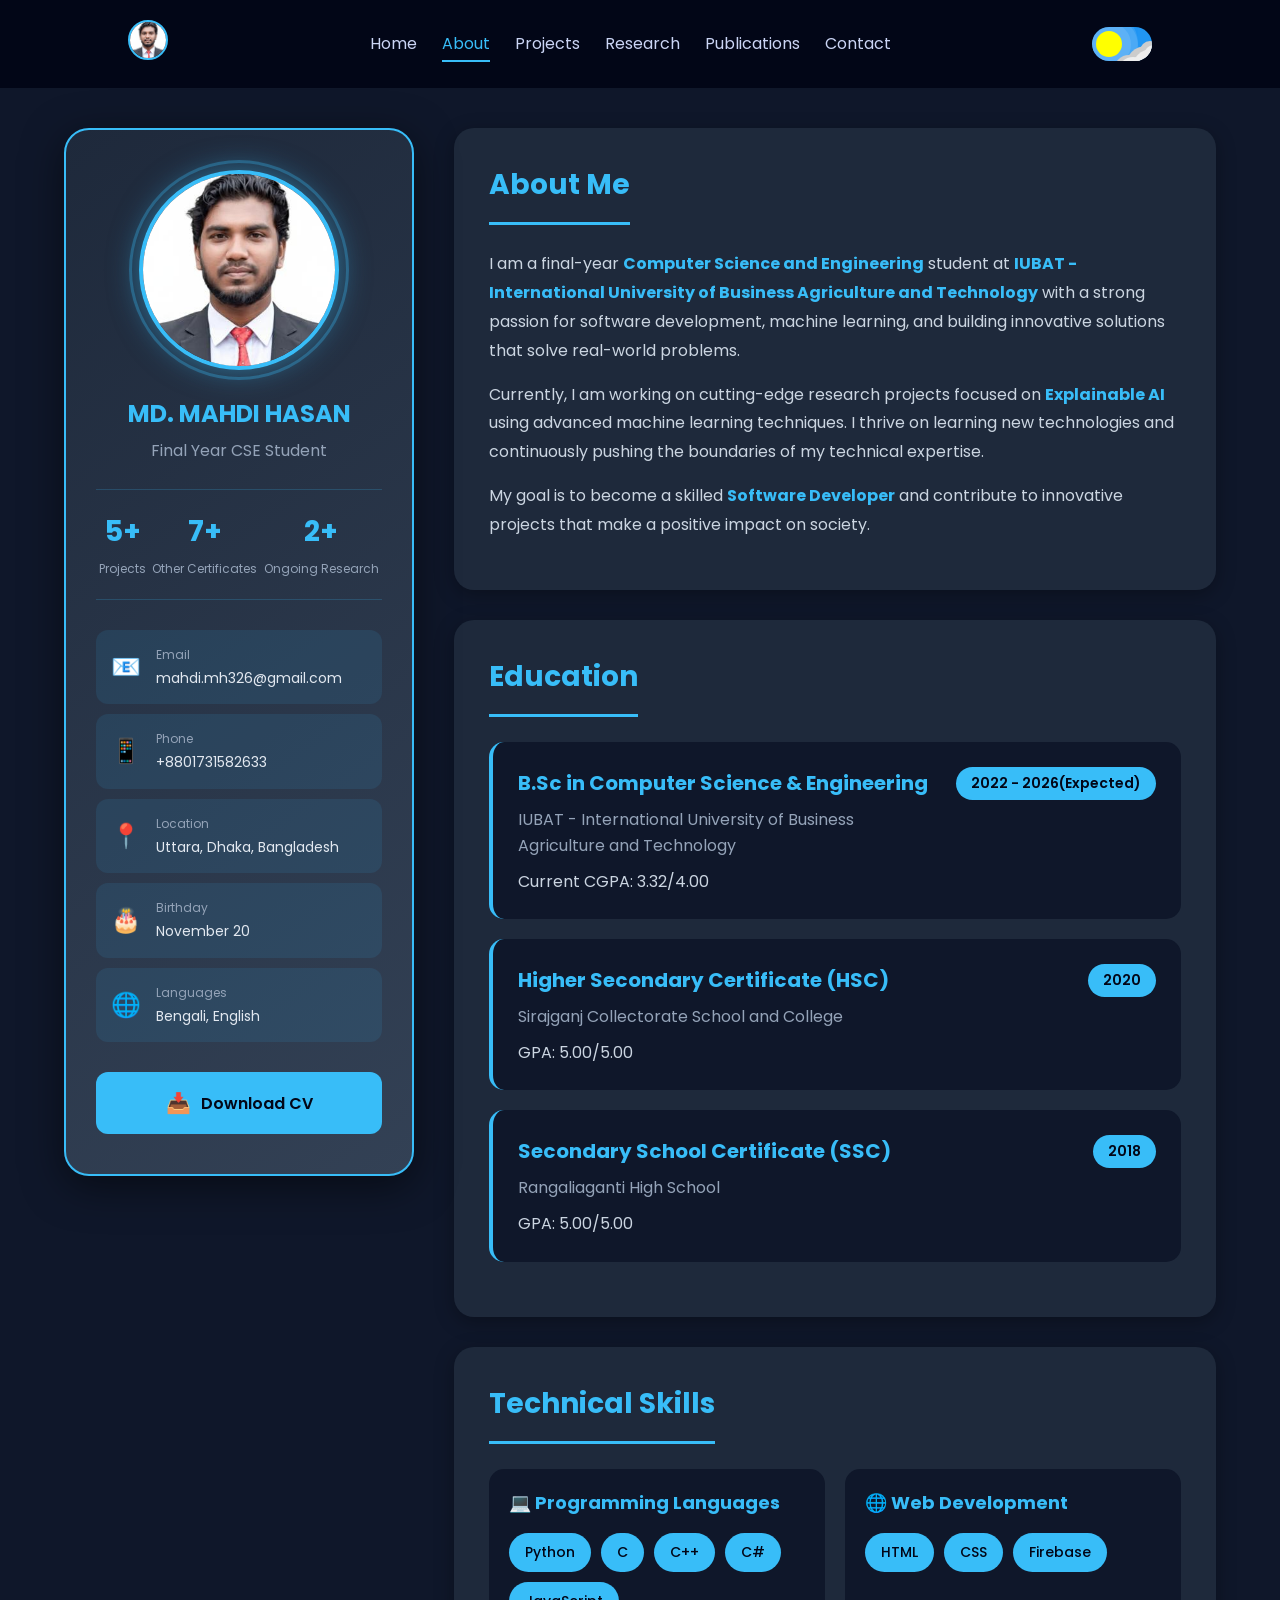
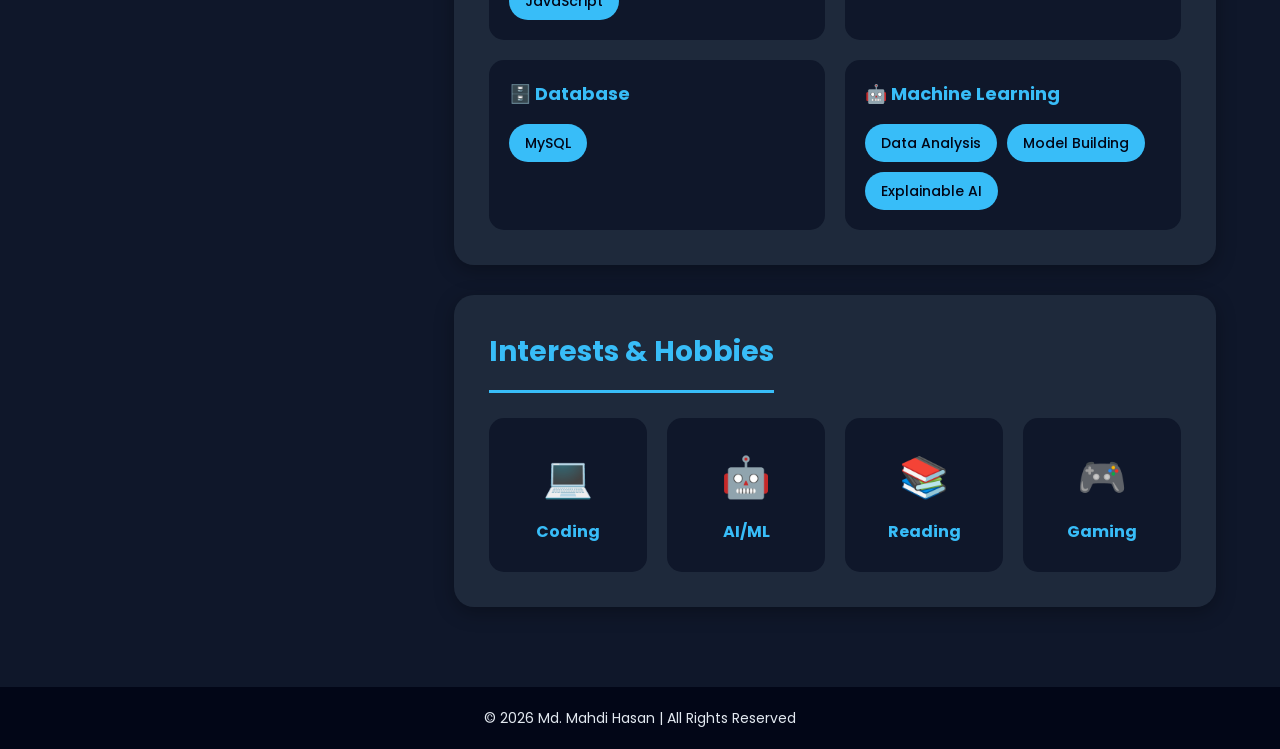
==== about.html @ 6dadae63 "2nd push issue fix and all page update" ====
<!DOCTYPE html>
<html lang="en">
<head>
    <meta charset="UTF-8">
    <meta name="viewport" content="width=device-width, initial-scale=1.0">
    <title>About | Md. Mahdi Hasan</title>

    <!-- CSS -->
    <link rel="stylesheet" href="css/style.css">
    <link rel="stylesheet" href="css/about.css">

    <!-- Google Font -->
    <link href="https://fonts.googleapis.com/css2?family=Poppins:wght@300;400;600&display=swap" rel="stylesheet">
</head>
<body>

<!-- ===== NAVBAR ===== -->
<header>
    <nav class="navbar">
        <div class="logo" id="logoBtn">
            <img src="images/profile.jpg" alt="Mahdi">
        </div>
        <ul class="nav-links">
            <li><a href="index.html">Home</a></li>
            <li><a href="about.html" class="active">About</a></li>
            <li><a href="projects.html">Projects</a></li>
            <li><a href="research.html">Research</a></li>
            <li><a href="publications.html">Publications</a></li>
            <li><a href="contact.html">Contact</a></li>
        </ul>
        <!-- From Uiverse.io by RiccardoRapelli --> 
        <label class="switch">
          <input id="themeToggle" type="checkbox" />
          <div class="slider round">
            <div class="sun-moon">
              <svg id="moon-dot-1" class="moon-dot" viewBox="0 0 100 100">
                <circle cx="50" cy="50" r="50"></circle>
              </svg>
              <svg id="moon-dot-2" class="moon-dot" viewBox="0 0 100 100">
                <circle cx="50" cy="50" r="50"></circle>
              </svg>
              <svg id="moon-dot-3" class="moon-dot" viewBox="0 0 100 100">
                <circle cx="50" cy="50" r="50"></circle>
              </svg>
              <svg id="light-ray-1" class="light-ray" viewBox="0 0 100 100">
                <circle cx="50" cy="50" r="50"></circle>
              </svg>
              <svg id="light-ray-2" class="light-ray" viewBox="0 0 100 100">
                <circle cx="50" cy="50" r="50"></circle>
              </svg>
              <svg id="light-ray-3" class="light-ray" viewBox="0 0 100 100">
                <circle cx="50" cy="50" r="50"></circle>
              </svg>

              <svg id="cloud-1" class="cloud-dark" viewBox="0 0 100 100">
                <circle cx="50" cy="50" r="50"></circle>
              </svg>
              <svg id="cloud-2" class="cloud-dark" viewBox="0 0 100 100">
                <circle cx="50" cy="50" r="50"></circle>
              </svg>
              <svg id="cloud-3" class="cloud-dark" viewBox="0 0 100 100">
                <circle cx="50" cy="50" r="50"></circle>
              </svg>
              <svg id="cloud-4" class="cloud-light" viewBox="0 0 100 100">
                <circle cx="50" cy="50" r="50"></circle>
              </svg>
              <svg id="cloud-5" class="cloud-light" viewBox="0 0 100 100">
                <circle cx="50" cy="50" r="50"></circle>
              </svg>
              <svg id="cloud-6" class="cloud-light" viewBox="0 0 100 100">
                <circle cx="50" cy="50" r="50"></circle>
              </svg>
            </div>
            <div class="stars">
              <svg id="star-1" class="star" viewBox="0 0 20 20">
                <path
                  d="M 0 10 C 10 10,10 10 ,0 10 C 10 10 , 10 10 , 10 20 C 10 10 , 10 10 , 20 10 C 10 10 , 10 10 , 10 0 C 10 10,10 10 ,0 10 Z"
                ></path>
              </svg>
              <svg id="star-2" class="star" viewBox="0 0 20 20">
                <path
                  d="M 0 10 C 10 10,10 10 ,0 10 C 10 10 , 10 10 , 10 20 C 10 10 , 10 10 , 20 10 C 10 10 , 10 10 , 10 0 C 10 10,10 10 ,0 10 Z"
                ></path>
              </svg>
              <svg id="star-3" class="star" viewBox="0 0 20 20">
                <path
                  d="M 0 10 C 10 10,10 10 ,0 10 C 10 10 , 10 10 , 10 20 C 10 10 , 10 10 , 20 10 C 10 10 , 10 10 , 10 0 C 10 10,10 10 ,0 10 Z"
                ></path>
              </svg>
              <svg id="star-4" class="star" viewBox="0 0 20 20">
                <path
                  d="M 0 10 C 10 10,10 10 ,0 10 C 10 10 , 10 10 , 10 20 C 10 10 , 10 10 , 20 10 C 10 10 , 10 10 , 10 0 C 10 10,10 10 ,0 10 Z"
                ></path>
              </svg>
            </div>
          </div>
        </label>
    </nav>
</header>

<!-- ===== ABOUT PAGE ===== -->
<section class="about-page">
    <div class="about-wrapper">
        
        <!-- LEFT SIDEBAR -->
        <aside class="about-sidebar">
            <div class="profile-card">
                <div class="profile-image">
                    <img src="images/profile.jpg" alt="Mahdi Hasan">
                    <div class="profile-ring"></div>
                </div>
                <h2>MD. MAHDI HASAN</h2>
                <p class="profile-title">Final Year CSE Student</p>
                
                <div class="profile-stats">
                    <div class="stat">
                        <h4>5+</h4>
                        <p>Projects</p>
                    </div>
                    <div class="stat">
                        <h4>7+</h4>
                        <p>Other Certificates</p>
                    </div>
                    <div class="stat">
                        <h4>2+</h4>
                        <p>Ongoing Research</p>
                    </div>
                </div>

                <div class="profile-info">
                    <div class="info-row">
                        <span class="icon">📧</span>
                        <div>
                            <label>Email</label>
                            <p>mahdi.mh326@gmail.com</p>
                        </div>
                    </div>
                    <div class="info-row">
                        <span class="icon">📱</span>
                        <div>
                            <label>Phone</label>
                            <p>+8801731582633</p>
                        </div>
                    </div>
                    <div class="info-row">
                        <span class="icon">📍</span>
                        <div>
                            <label>Location</label>
                            <p>Uttara, Dhaka, Bangladesh</p>
                        </div>
                    </div>
                    <div class="info-row">
                        <span class="icon">🎂</span>
                        <div>
                            <label>Birthday</label>
                            <p>November 20</p>
                        </div>
                    </div>
                    <div class="info-row">
                        <span class="icon">🌐</span>
                        <div>
                            <label>Languages</label>
                            <p>Bengali, English</p>
                        </div>
                    </div>
                </div>

                <a href="assets/Md. Mahdi Hasan 01731582633.pdf" class="btn-download" download>
                    <span>📥</span> Download CV
                </a>
            </div>
        </aside>

        <!-- RIGHT CONTENT -->
        <main class="about-content">
            
            <!-- ABOUT ME -->
            <div class="content-section">
                <h2 class="section-title">About Me</h2>
                <div class="section-card">
                    <p>
                        I am a final-year <strong>Computer Science and Engineering</strong> student at 
                        <strong>IUBAT - International University of Business Agriculture and Technology</strong> with a strong passion for software development, machine learning, 
                        and building innovative solutions that solve real-world problems.
                    </p>
                    <p>
                        Currently, I am working on cutting-edge research projects focused on 
                        <strong>Explainable AI</strong> using advanced 
                        machine learning techniques. I thrive on learning new technologies and continuously 
                        pushing the boundaries of my technical expertise.
                    </p>
                    <p>
                        My goal is to become a skilled <strong>Software Developer</strong> and contribute to 
                        innovative projects that make a positive impact on society.
                    </p>
                </div>
            </div>

            <!-- EDUCATION -->
            <div class="content-section">
                <h2 class="section-title">Education</h2>
                
                <div class="education-item">
                    <div class="edu-header">
                        <div>
                            <h3>B.Sc in Computer Science & Engineering</h3>
                            <h4>IUBAT - International University of Business Agriculture and Technology</h4>
                        </div>
                        <span class="edu-year">2022 - 2026(Expected)</span>
                    </div>
                    <p class="edu-grade">Current CGPA: 3.32/4.00</p>
                </div>

                <div class="education-item">
                    <div class="edu-header">
                        <div>
                            <h3>Higher Secondary Certificate (HSC)</h3>
                            <h4>Sirajganj Collectorate School and College</h4>
                        </div>
                        <span class="edu-year">2020</span>
                    </div>
                    <p class="edu-grade">GPA: 5.00/5.00</p>
                </div>

                <div class="education-item">
                    <div class="edu-header">
                        <div>
                            <h3>Secondary School Certificate (SSC)</h3>
                            <h4>Rangaliaganti High School</h4>
                        </div>
                        <span class="edu-year">2018</span>
                    </div>
                    <p class="edu-grade">GPA: 5.00/5.00</p>
                </div>
            </div>

            <!-- SKILLS -->
            <div class="content-section">
                <h2 class="section-title">Technical Skills</h2>
                
                <div class="skills-grid">
                    <div class="skill-group">
                        <h3>💻 Programming Languages</h3>
                        <div class="skill-pills">
                            <span>Python</span>
                            <span>C</span>
                            <span>C++</span>
                            <span>C#</span>
                            <span>JavaScript</span>
                        </div>
                    </div>

                    <div class="skill-group">
                        <h3>🌐 Web Development</h3>
                        <div class="skill-pills">
                            <span>HTML</span>
                            <span>CSS</span>
                            <span>Firebase</span>
                        </div>
                    </div>

                    <div class="skill-group">
                        <h3>🗄️ Database</h3>
                        <div class="skill-pills">
                            <span>MySQL</span>
                        </div>
                    </div>

                    <div class="skill-group">
                        <h3>🤖 Machine Learning</h3>
                        <div class="skill-pills">
                            <span>Data Analysis</span>
                            <span>Model Building</span>
                            <span>Explainable AI</span>
                        </div>
                    </div>
                </div>
            </div>

            <!-- INTERESTS -->
            <div class="content-section">
                <h2 class="section-title">Interests & Hobbies</h2>
                <div class="interests-grid">
                    <div class="interest-card">
                        <span class="interest-icon">💻</span>
                        <h4>Coding</h4>
                    </div>
                    <div class="interest-card">
                        <span class="interest-icon">🤖</span>
                        <h4>AI/ML</h4>
                    </div>
                    <div class="interest-card">
                        <span class="interest-icon">📚</span>
                        <h4>Reading</h4>
                    </div>
                    <div class="interest-card">
                        <span class="interest-icon">🎮</span>
                        <h4>Gaming</h4>
                    </div>
                </div>
            </div>

        </main>
    </div>
</section>

<!-- ===== FOOTER ===== -->
<footer>
    <p>© 2026 Md. Mahdi Hasan | All Rights Reserved</p>
</footer>

<!-- Full size photo overlay -->
<div class="photo-overlay" id="photoOverlay">
    <span class="close-btn" id="closeBtn">&times;</span>
    <img src="images/profile.jpg" alt="Mahdi Profile">
</div>

<script>
const logoBtn = document.getElementById('logoBtn');
const photoOverlay = document.getElementById('photoOverlay');
const closeBtn = document.getElementById('closeBtn');
const themeToggle = document.getElementById('themeToggle');

// Theme toggle functionality
const currentTheme = localStorage.getItem('theme') || 'dark';
if (currentTheme === 'light') {
    document.body.classList.add('light-mode');
    themeToggle.checked = true;
}

themeToggle.addEventListener('change', function() {
    document.body.classList.toggle('light-mode');
    const theme = document.body.classList.contains('light-mode') ? 'light' : 'dark';
    localStorage.setItem('theme', theme);
});

// Show full photo on click
logoBtn.addEventListener('click', function() {
    photoOverlay.classList.add('active');
});

// Close overlay when clicking close button
closeBtn.addEventListener('click', function(e) {
    e.stopPropagation();
    photoOverlay.classList.remove('active');
});

// Close overlay when clicking on background
photoOverlay.addEventListener('click', function(e) {
    if (e.target === photoOverlay) {
        photoOverlay.classList.remove('active');
    }
});
</script>

</body>
</html>
---- css/style.css ----
/* ===== GLOBAL ===== */
* {
    margin: 0;
    padding: 0;
    box-sizing: border-box;
}

body {
    font-family: 'Poppins', sans-serif;
    background: #0f172a;
    color: #e2e8f0;
    line-height: 1.6;
    transition: background 0.3s, color 0.3s;
}

body.light-mode {
    background: #f1f5f9;
    color: #1e293b;
}

a {
    text-decoration: none;
    color: inherit;
}

/* ===== NAVBAR ===== */
.navbar {
    display: flex;
    justify-content: space-between;
    align-items: center;
    padding: 20px 10%;
    background: #020617;
    position: sticky;
    top: 0;
    z-index: 1000;
    transition: background 0.3s;
}

body.light-mode .navbar {
    background: #ffffff;
    box-shadow: 0 2px 10px rgba(0,0,0,0.1);
}

.logo {
    color: #38bdf8;
    font-weight: 600;
    position: relative;
    cursor: pointer;
}

.logo img {
    width: 40px;
    height: 40px;
    border-radius: 50%;
    object-fit: cover;
    border: 2px solid #38bdf8;
    transition: 0.3s;
}

/* Full size photo overlay */
.photo-overlay {
    position: fixed;
    top: 0;
    left: 0;
    width: 100%;
    height: 100%;
    background: rgba(0, 0, 0, 0.9);
    display: flex;
    align-items: center;
    justify-content: center;
    z-index: 9999;
    opacity: 0;
    pointer-events: none;
    transition: opacity 0.3s;
}

.photo-overlay.active {
    opacity: 1;
    pointer-events: all;
}

.photo-overlay img {
    max-width: 90%;
    max-height: 90vh;
    border-radius: 10px;
    border: 4px solid #38bdf8;
}

.close-btn {
    position: absolute;
    top: 20px;
    right: 20px;
    width: 40px;
    height: 40px;
    background: #38bdf8;
    border-radius: 50%;
    display: flex;
    align-items: center;
    justify-content: center;
    cursor: pointer;
    font-size: 24px;
    color: #020617;
    transition: 0.3s;
}

.close-btn:hover {
    background: #0ea5e9;
    transform: rotate(90deg);
}

.nav-links {
    list-style: none;
    display: flex;
    gap: 25px;
}

.nav-links a {
    color: #cbd5f5;
    transition: 0.3s;
}

.nav-links a.active {
    color: #38bdf8;
    border-bottom: 2px solid #38bdf8;
    padding-bottom: 5px;
}

.nav-links a:hover {
    color: #38bdf8;
}

/* From Uiverse.io by RiccardoRapelli */ 
.switch {
  position: relative;
  display: inline-block;
  width: 60px;
  height: 34px;
}

.switch #themeToggle {
  opacity: 0;
  width: 0;
  height: 0;
}

.slider {
  position: absolute;
  cursor: pointer;
  top: 0;
  left: 0;
  right: 0;
  bottom: 0;
  background-color: #2196f3;
  -webkit-transition: 0.4s;
  transition: 0.4s;
  z-index: 0;
  overflow: hidden;
}

.sun-moon {
  position: absolute;
  content: "";
  height: 26px;
  width: 26px;
  left: 4px;
  bottom: 4px;
  background-color: yellow;
  -webkit-transition: 0.4s;
  transition: 0.4s;
}

#themeToggle:checked + .slider {
  background-color: black;
}

#themeToggle:focus + .slider {
  box-shadow: 0 0 1px #2196f3;
}

#themeToggle:checked + .slider .sun-moon {
  -webkit-transform: translateX(26px);
  -ms-transform: translateX(26px);
  transform: translateX(26px);
  background-color: white;
  -webkit-animation: rotate-center 0.6s ease-in-out both;
  animation: rotate-center 0.6s ease-in-out both;
}

.moon-dot {
  opacity: 0;
  transition: 0.4s;
  fill: gray;
}

#themeToggle:checked + .slider .sun-moon .moon-dot {
  opacity: 1;
}

.slider.round {
  border-radius: 34px;
}

.slider.round .sun-moon {
  border-radius: 50%;
}

#moon-dot-1 {
  left: 10px;
  top: 3px;
  position: absolute;
  width: 6px;
  height: 6px;
  z-index: 4;
}

#moon-dot-2 {
  left: 2px;
  top: 10px;
  position: absolute;
  width: 10px;
  height: 10px;
  z-index: 4;
}

#moon-dot-3 {
  left: 16px;
  top: 18px;
  position: absolute;
  width: 3px;
  height: 3px;
  z-index: 4;
}

#light-ray-1 {
  left: -8px;
  top: -8px;
  position: absolute;
  width: 43px;
  height: 43px;
  z-index: -1;
  fill: white;
  opacity: 10%;
}

#light-ray-2 {
  left: -50%;
  top: -50%;
  position: absolute;
  width: 55px;
  height: 55px;
  z-index: -1;
  fill: white;
  opacity: 10%;
}

#light-ray-3 {
  left: -18px;
  top: -18px;
  position: absolute;
  width: 60px;
  height: 60px;
  z-index: -1;
  fill: white;
  opacity: 10%;
}

.cloud-light {
  position: absolute;
  fill: #eee;
  animation-name: cloud-move;
  animation-duration: 6s;
  animation-iteration-count: infinite;
}

.cloud-dark {
  position: absolute;
  fill: #ccc;
  animation-name: cloud-move;
  animation-duration: 6s;
  animation-iteration-count: infinite;
  animation-delay: 1s;
}

#cloud-1 {
  left: 30px;
  top: 15px;
  width: 40px;
}

#cloud-2 {
  left: 44px;
  top: 10px;
  width: 20px;
}

#cloud-3 {
  left: 18px;
  top: 24px;
  width: 30px;
}

#cloud-4 {
  left: 36px;
  top: 18px;
  width: 40px;
}

#cloud-5 {
  left: 48px;
  top: 14px;
  width: 20px;
}

#cloud-6 {
  left: 22px;
  top: 26px;
  width: 30px;
}

@keyframes cloud-move {
  0% {
    transform: translateX(0px);
  }

  40% {
    transform: translateX(4px);
  }

  80% {
    transform: translateX(-4px);
  }

  100% {
    transform: translateX(0px);
  }
}

.stars {
  transform: translateY(-32px);
  opacity: 0;
  transition: 0.4s;
}

.star {
  fill: white;
  position: absolute;
  -webkit-transition: 0.4s;
  transition: 0.4s;
  animation-name: star-twinkle;
  animation-duration: 2s;
  animation-iteration-count: infinite;
}

#themeToggle:checked + .slider .stars {
  -webkit-transform: translateY(0);
  -ms-transform: translateY(0);
  transform: translateY(0);
  opacity: 1;
}

#star-1 {
  width: 20px;
  top: 2px;
  left: 3px;
  animation-delay: 0.3s;
}

#star-2 {
  width: 6px;
  top: 16px;
  left: 3px;
}

#star-3 {
  width: 12px;
  top: 20px;
  left: 10px;
  animation-delay: 0.6s;
}

#star-4 {
  width: 18px;
  top: 0px;
  left: 18px;
  animation-delay: 1.3s;
}

@keyframes star-twinkle {
  0% {
    transform: scale(1);
  }

  40% {
    transform: scale(1.2);
  }

  80% {
    transform: scale(0.8);
  }

  100% {
    transform: scale(1);
  }
}

/* ===== HERO ===== */
.hero {
    display: flex;
    align-items: center;
    justify-content: space-between;
    padding: 80px 10%;
    flex-wrap: wrap;
}

.hero-content {
    max-width: 500px;
}

.hero-content h1 {
    font-size: 36px;
}

.hero-content span {
    color: #38bdf8;
}

.hero-content h3 {
    margin: 10px 0;
    color: #94a3b8;
}

.hero-content p {
    margin-bottom: 20px;
}

.hero-image img {
    width: 300px;
    height: 300px;
    object-fit: cover;
    border-radius: 30% 70% 70% 30% / 30% 30% 70% 70%;
    border: 4px solid #38bdf8;
    box-shadow: 
        0 0 20px rgba(56, 189, 248, 0.5),
        0 0 40px rgba(56, 189, 248, 0.3),
        inset 0 0 20px rgba(56, 189, 248, 0.1);
    animation: morph 8s ease-in-out infinite;
    position: relative;
}

.hero-image {
    position: relative;
}

.hero-image::before {
    content: '';
    position: absolute;
    width: 320px;
    height: 320px;
    background: linear-gradient(45deg, #38bdf8, #0ea5e9);
    border-radius: 30% 70% 70% 30% / 30% 30% 70% 70%;
    top: -10px;
    left: -10px;
    z-index: -1;
    opacity: 0.3;
    animation: morph 8s ease-in-out infinite;
    animation-delay: 0.5s;
}

@keyframes morph {
    0%, 100% {
        border-radius: 30% 70% 70% 30% / 30% 30% 70% 70%;
    }
    25% {
        border-radius: 58% 42% 75% 25% / 76% 46% 54% 24%;
    }
    50% {
        border-radius: 50% 50% 33% 67% / 55% 27% 73% 45%;
    }
    75% {
        border-radius: 33% 67% 58% 42% / 63% 68% 32% 37%;
    }
}

/* ===== BUTTONS ===== */
.btn {
    display: inline-block;
    padding: 10px 20px;
    background: #38bdf8;
    color: #020617;
    border-radius: 6px;
    margin-right: 10px;
    transition: 0.3s;
}

.btn:hover {
    background: #0ea5e9;
}

.btn.secondary {
    background: transparent;
    border: 1px solid #38bdf8;
    color: #38bdf8;
}

.btn.secondary:hover {
    background: #38bdf8;
    color: #020617;
}

/* ===== SECTIONS ===== */
section {
    padding: 60px 10%;
}

h2 {
    text-align: center;
    margin-bottom: 30px;
    color: #38bdf8;
}

/* ===== SKILLS ===== */
.skill-box {
    display: flex;
    flex-wrap: wrap;
    justify-content: center;
    gap: 15px;
}

.skill {
    padding: 10px 20px;
    background: #1e293b;
    border-radius: 20px;
    transition: 0.3s;
}

body.light-mode .skill {
    background: #e2e8f0;
}

.skill:hover {
    background: #38bdf8;
    color: #020617;
}

/* ===== CARDS ===== */
.project-card,
.research-card,
.publication-card {
    background: #1e293b;
    padding: 20px;
    border-radius: 10px;
    margin-bottom: 20px;
    transition: 0.3s;
}

body.light-mode .project-card,
body.light-mode .research-card,
body.light-mode .publication-card {
    background: #ffffff;
    box-shadow: 0 2px 10px rgba(0,0,0,0.1);
}

.project-card:hover,
.research-card:hover,
.publication-card:hover {
    transform: translateY(-5px);
    background: #334155;
}

body.light-mode .project-card:hover,
body.light-mode .research-card:hover,
body.light-mode .publication-card:hover {
    background: #e2e8f0;
}

/* ===== PROJECTS GRID ===== */
.projects-preview {
    text-align: center;
}

/* ===== CERTIFICATIONS ===== */
.certifications {
    text-align: center;
}

.cert-showcase {
    max-width: 700px;
    margin: 0 auto 30px;
    position: relative;
    min-height: 450px;
}

.cert-slider {
    position: relative;
    width: 100%;
    height: 100%;
}

.cert-slide {
    position: absolute;
    top: 0;
    left: 0;
    width: 100%;
    opacity: 0;
    transition: opacity 1s ease-in-out;
    background: linear-gradient(145deg, #1e293b, #334155);
    padding: 25px;
    border-radius: 20px;
    box-shadow: 0 10px 30px rgba(0, 0, 0, 0.5);
}

body.light-mode .cert-slide {
    background: linear-gradient(145deg, #ffffff, #f1f5f9);
    box-shadow: 0 10px 30px rgba(0, 0, 0, 0.15);
}

.cert-slide.active {
    opacity: 1;
    z-index: 1;
}

.cert-slide img {
    width: 100%;
    height: 350px;
    object-fit: contain;
    border-radius: 12px;
    margin-bottom: 20px;
    background: #0f172a;
    padding: 10px;
    border: 3px solid #38bdf8;
    box-shadow: 0 5px 15px rgba(56, 189, 248, 0.3);
}

body.light-mode .cert-slide img {
    background: #ffffff;
}

.cert-slide h4 {
    color: #38bdf8;
    font-size: 20px;
    margin: 0;
    font-weight: 600;
    text-shadow: 0 2px 4px rgba(0, 0, 0, 0.3);
}

.cert-view-btn {
    position: relative;
    z-index: 10;
    margin-top: 20px;
}

/* ===== FOOTER ===== */
footer {
    text-align: center;
    padding: 20px;
    background: #020617;
    margin-top: 40px;
    font-size: 14px;
    transition: background 0.3s;
}

body.light-mode footer {
    background: #ffffff;
    box-shadow: 0 -2px 10px rgba(0,0,0,0.1);
}

/* ===== RESPONSIVE ===== */
@media (max-width: 768px) {

    .hero {
        flex-direction: column;
        text-align: center;
    }

    .hero-image img {
        margin-top: 20px;
    }

    .nav-links {
        flex-direction: column;
        gap: 10px;
    }
}
---- css/about.css ----
/* ===== ABOUT PAGE LAYOUT ===== */
.about-page {
    padding: 40px 5%;
    min-height: 100vh;
}

.about-wrapper {
    display: grid;
    grid-template-columns: 350px 1fr;
    gap: 40px;
    max-width: 1400px;
    margin: 0 auto;
}

/* ===== LEFT SIDEBAR ===== */
.about-sidebar {
    position: sticky;
    top: 100px;
    height: fit-content;
}

.profile-card {
    background: linear-gradient(145deg, #1e293b, #334155);
    padding: 40px 30px;
    border-radius: 25px;
    text-align: center;
    box-shadow: 0 10px 40px rgba(0, 0, 0, 0.5);
    border: 2px solid #38bdf8;
}

body.light-mode .profile-card {
    background: linear-gradient(145deg, #ffffff, #f1f5f9);
    box-shadow: 0 10px 40px rgba(0, 0, 0, 0.15);
}

.profile-image {
    position: relative;
    width: 200px;
    height: 200px;
    margin: 0 auto 25px;
}

.profile-image img {
    width: 100%;
    height: 100%;
    object-fit: cover;
    border-radius: 50%;
    border: 4px solid #38bdf8;
    box-shadow: 0 0 30px rgba(56, 189, 248, 0.5);
}

.profile-ring {
    position: absolute;
    top: -10px;
    left: -10px;
    right: -10px;
    bottom: -10px;
    border: 3px solid #38bdf8;
    border-radius: 50%;
    opacity: 0.3;
    animation: pulse-ring 2s infinite;
}

@keyframes pulse-ring {
    0%, 100% {
        transform: scale(1);
        opacity: 0.3;
    }
    50% {
        transform: scale(1.05);
        opacity: 0.5;
    }
}

.profile-card h2 {
    font-size: 24px;
    margin-bottom: 5px;
    color: #38bdf8;
}

.profile-title {
    color: #94a3b8;
    margin-bottom: 25px;
    font-size: 16px;
}

.profile-stats {
    display: flex;
    justify-content: space-around;
    margin-bottom: 30px;
    padding: 20px 0;
    border-top: 1px solid rgba(56, 189, 248, 0.2);
    border-bottom: 1px solid rgba(56, 189, 248, 0.2);
}

.profile-stats .stat h4 {
    font-size: 28px;
    color: #38bdf8;
    margin-bottom: 5px;
}

.profile-stats .stat p {
    font-size: 12px;
    color: #94a3b8;
    margin: 0;
}

.profile-info {
    text-align: left;
    margin-bottom: 30px;
}

.info-row {
    display: flex;
    align-items: center;
    gap: 15px;
    padding: 15px;
    margin-bottom: 10px;
    background: rgba(56, 189, 248, 0.1);
    border-radius: 12px;
    transition: 0.3s;
}

.info-row:hover {
    background: rgba(56, 189, 248, 0.2);
    transform: translateX(5px);
}

.info-row .icon {
    font-size: 24px;
    min-width: 30px;
}

.info-row label {
    display: block;
    font-size: 12px;
    color: #94a3b8;
    margin-bottom: 3px;
}

.info-row p {
    margin: 0;
    font-size: 14px;
    color: #e2e8f0;
}

body.light-mode .info-row p {
    color: #1e293b;
}

.btn-download {
    display: flex;
    align-items: center;
    justify-content: center;
    gap: 10px;
    width: 100%;
    padding: 15px;
    background: #38bdf8;
    color: #020617;
    border-radius: 12px;
    font-weight: 600;
    transition: 0.3s;
    text-decoration: none;
}

.btn-download:hover {
    background: #0ea5e9;
    transform: translateY(-3px);
    box-shadow: 0 10px 20px rgba(56, 189, 248, 0.4);
}

.btn-download span {
    font-size: 20px;
}

/* ===== RIGHT CONTENT ===== */
.about-content {
    display: flex;
    flex-direction: column;
    gap: 30px;
}

.content-section {
    background: #1e293b;
    padding: 35px;
    border-radius: 20px;
    box-shadow: 0 5px 20px rgba(0, 0, 0, 0.3);
}

body.light-mode .content-section {
    background: #ffffff;
    box-shadow: 0 5px 20px rgba(0, 0, 0, 0.1);
}

.section-title {
    font-size: 28px;
    color: #38bdf8;
    margin-bottom: 25px;
    padding-bottom: 15px;
    border-bottom: 3px solid #38bdf8;
    display: inline-block;
}

.section-card p {
    line-height: 1.8;
    margin-bottom: 15px;
    color: #cbd5e1;
}

body.light-mode .section-card p {
    color: #475569;
}

.section-card strong {
    color: #38bdf8;
}

/* ===== EDUCATION ===== */
.education-item {
    padding: 25px;
    background: #0f172a;
    border-radius: 15px;
    margin-bottom: 20px;
    border-left: 4px solid #38bdf8;
    transition: 0.3s;
}

body.light-mode .education-item {
    background: #f1f5f9;
}

.education-item:hover {
    transform: translateX(10px);
    box-shadow: 0 5px 15px rgba(56, 189, 248, 0.3);
}

.edu-header {
    display: flex;
    justify-content: space-between;
    align-items: flex-start;
    margin-bottom: 10px;
    gap: 20px;
}

.education-item h3 {
    font-size: 20px;
    color: #38bdf8;
    margin-bottom: 8px;
}

.education-item h4 {
    font-size: 16px;
    color: #94a3b8;
    font-weight: 400;
}

.edu-year {
    background: #38bdf8;
    color: #020617;
    padding: 5px 15px;
    border-radius: 20px;
    font-size: 14px;
    font-weight: 600;
    white-space: nowrap;
}

.edu-grade {
    color: #cbd5e1;
    margin: 0;
}

body.light-mode .edu-grade {
    color: #475569;
}

/* ===== SKILLS ===== */
.skills-grid {
    display: grid;
    grid-template-columns: repeat(auto-fit, minmax(250px, 1fr));
    gap: 20px;
}

.skill-group {
    padding: 20px;
    background: #0f172a;
    border-radius: 15px;
    transition: 0.3s;
}

body.light-mode .skill-group {
    background: #f1f5f9;
}

.skill-group:hover {
    transform: translateY(-5px);
    box-shadow: 0 10px 20px rgba(56, 189, 248, 0.3);
}

.skill-group h3 {
    font-size: 18px;
    color: #38bdf8;
    margin-bottom: 15px;
}

.skill-pills {
    display: flex;
    flex-wrap: wrap;
    gap: 10px;
}

.skill-pills span {
    background: #38bdf8;
    color: #020617;
    padding: 8px 16px;
    border-radius: 20px;
    font-size: 14px;
    font-weight: 500;
    transition: 0.3s;
}

.skill-pills span:hover {
    background: #0ea5e9;
    transform: scale(1.05);
}

/* ===== INTERESTS ===== */
.interests-grid {
    display: grid;
    grid-template-columns: repeat(auto-fit, minmax(120px, 1fr));
    gap: 20px;
}

.interest-card {
    padding: 25px;
    background: #0f172a;
    border-radius: 15px;
    text-align: center;
    transition: 0.3s;
    border: 2px solid transparent;
}

body.light-mode .interest-card {
    background: #f1f5f9;
}

.interest-card:hover {
    border-color: #38bdf8;
    transform: translateY(-5px);
    box-shadow: 0 10px 20px rgba(56, 189, 248, 0.3);
}

.interest-icon {
    font-size: 40px;
    display: block;
    margin-bottom: 10px;
}

.interest-card h4 {
    color: #38bdf8;
    margin: 0;
    font-size: 16px;
}

/* ===== RESPONSIVE ===== */
@media (max-width: 1024px) {
    .about-wrapper {
        grid-template-columns: 1fr;
    }

    .about-sidebar {
        position: relative;
        top: 0;
    }

    .profile-card {
        max-width: 500px;
        margin: 0 auto;
    }
}

@media (max-width: 768px) {
    .about-page {
        padding: 20px 3%;
    }

    .edu-header {
        flex-direction: column;
    }

    .edu-year {
        align-self: flex-start;
    }

    .skills-grid {
        grid-template-columns: 1fr;
    }

    .interests-grid {
        grid-template-columns: repeat(2, 1fr);
    }
}
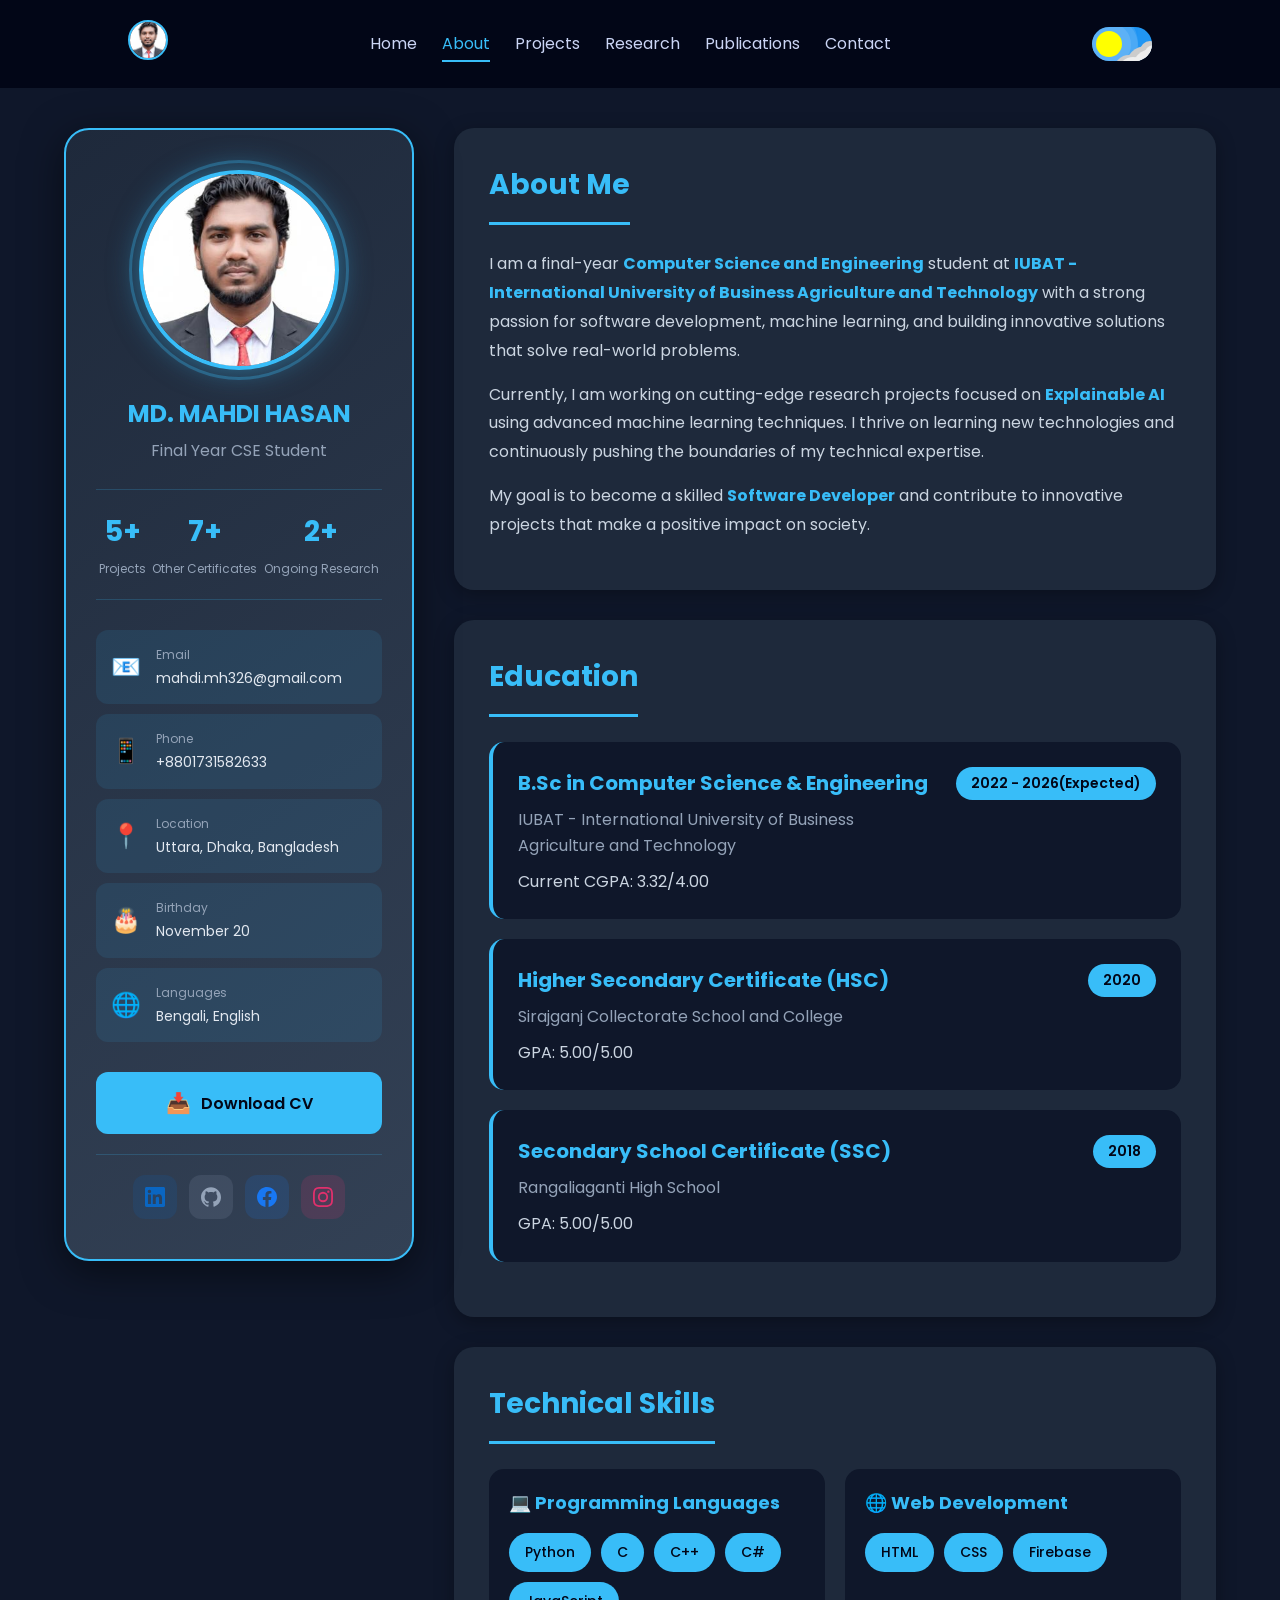
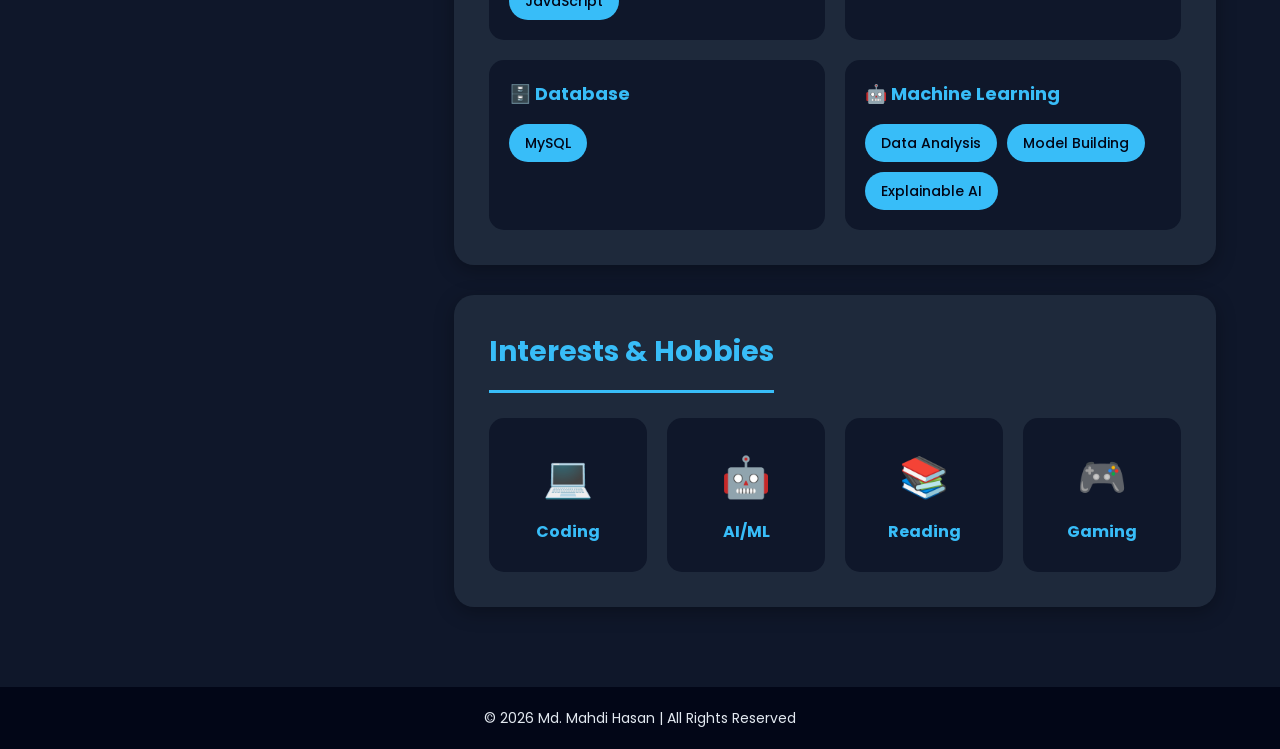
==== commit 540d16b4: "feature and design change" ====
--- a/about.html
+++ b/about.html
@@ -168,6 +168,21 @@
                 <a href="assets/Md. Mahdi Hasan 01731582633.pdf" class="btn-download" download>
                     <span>📥</span> Download CV
                 </a>
+
+                <div class="social-links">
+                    <a href="https://www.linkedin.com/in/md-mahdi-hasan" target="_blank" class="social-btn linkedin" title="LinkedIn">
+                        <svg viewBox="0 0 24 24" fill="currentColor"><path d="M20.447 20.452h-3.554v-5.569c0-1.328-.027-3.037-1.852-3.037-1.853 0-2.136 1.445-2.136 2.939v5.667H9.351V9h3.414v1.561h.046c.477-.9 1.637-1.85 3.37-1.85 3.601 0 4.267 2.37 4.267 5.455v6.286zM5.337 7.433a2.062 2.062 0 0 1-2.063-2.065 2.064 2.064 0 1 1 2.063 2.065zm1.782 13.019H3.555V9h3.564v11.452zM22.225 0H1.771C.792 0 0 .774 0 1.729v20.542C0 23.227.792 24 1.771 24h20.451C23.2 24 24 23.227 24 22.271V1.729C24 .774 23.2 0 22.222 0h.003z"/></svg>
+                    </a>
+                    <a href="https://github.com/mahdi-mh326" target="_blank" class="social-btn github" title="GitHub">
+                        <svg viewBox="0 0 24 24" fill="currentColor"><path d="M12 .297c-6.63 0-12 5.373-12 12 0 5.303 3.438 9.8 8.205 11.385.6.113.82-.258.82-.577 0-.285-.01-1.04-.015-2.04-3.338.724-4.042-1.61-4.042-1.61C4.422 18.07 3.633 17.7 3.633 17.7c-1.087-.744.084-.729.084-.729 1.205.084 1.838 1.236 1.838 1.236 1.07 1.835 2.809 1.305 3.495.998.108-.776.417-1.305.76-1.605-2.665-.3-5.466-1.332-5.466-5.93 0-1.31.465-2.38 1.235-3.22-.135-.303-.54-1.523.105-3.176 0 0 1.005-.322 3.3 1.23.96-.267 1.98-.399 3-.405 1.02.006 2.04.138 3 .405 2.28-1.552 3.285-1.23 3.285-1.23.645 1.653.24 2.873.12 3.176.765.84 1.23 1.91 1.23 3.22 0 4.61-2.805 5.625-5.475 5.92.42.36.81 1.096.81 2.22 0 1.606-.015 2.896-.015 3.286 0 .315.21.69.825.57C20.565 22.092 24 17.592 24 12.297c0-6.627-5.373-12-12-12"/></svg>
+                    </a>
+                    <a href="https://www.facebook.com/rowdy.mahdi" target="_blank" class="social-btn facebook" title="Facebook">
+                        <svg viewBox="0 0 24 24" fill="currentColor"><path d="M24 12.073c0-6.627-5.373-12-12-12s-12 5.373-12 12c0 5.99 4.388 10.954 10.125 11.854v-8.385H7.078v-3.47h3.047V9.43c0-3.007 1.792-4.669 4.533-4.669 1.312 0 2.686.235 2.686.235v2.953H15.83c-1.491 0-1.956.925-1.956 1.874v2.25h3.328l-.532 3.47h-2.796v8.385C19.612 23.027 24 18.062 24 12.073z"/></svg>
+                    </a>
+                    <a href="https://www.instagram.com/rowdy.mahdi" target="_blank" class="social-btn instagram" title="Instagram">
+                        <svg viewBox="0 0 24 24" fill="currentColor"><path d="M12 2.163c3.204 0 3.584.012 4.85.07 3.252.148 4.771 1.691 4.919 4.919.058 1.265.069 1.645.069 4.849 0 3.205-.012 3.584-.069 4.849-.149 3.225-1.664 4.771-4.919 4.919-1.266.058-1.644.07-4.85.07-3.204 0-3.584-.012-4.849-.07-3.26-.149-4.771-1.699-4.919-4.92-.058-1.265-.07-1.644-.07-4.849 0-3.204.013-3.583.07-4.849.149-3.227 1.664-4.771 4.919-4.919 1.266-.057 1.645-.069 4.849-.069zM12 0C8.741 0 8.333.014 7.053.072 2.695.272.273 2.69.073 7.052.014 8.333 0 8.741 0 12c0 3.259.014 3.668.072 4.948.2 4.358 2.618 6.78 6.98 6.98C8.333 23.986 8.741 24 12 24c3.259 0 3.668-.014 4.948-.072 4.354-.2 6.782-2.618 6.979-6.98.059-1.28.073-1.689.073-4.948 0-3.259-.014-3.667-.072-4.947-.196-4.354-2.617-6.78-6.979-6.98C15.668.014 15.259 0 12 0zm0 5.838a6.162 6.162 0 1 0 0 12.324 6.162 6.162 0 0 0 0-12.324zM12 16a4 4 0 1 1 0-8 4 4 0 0 1 0 8zm6.406-11.845a1.44 1.44 0 1 0 0 2.881 1.44 1.44 0 0 0 0-2.881z"/></svg>
+                    </a>
+                </div>
             </div>
         </aside>
 
@@ -315,43 +330,7 @@
     <img src="images/profile.jpg" alt="Mahdi Profile">
 </div>
 
-<script>
-const logoBtn = document.getElementById('logoBtn');
-const photoOverlay = document.getElementById('photoOverlay');
-const closeBtn = document.getElementById('closeBtn');
-const themeToggle = document.getElementById('themeToggle');
-
-// Theme toggle functionality
-const currentTheme = localStorage.getItem('theme') || 'dark';
-if (currentTheme === 'light') {
-    document.body.classList.add('light-mode');
-    themeToggle.checked = true;
-}
-
-themeToggle.addEventListener('change', function() {
-    document.body.classList.toggle('light-mode');
-    const theme = document.body.classList.contains('light-mode') ? 'light' : 'dark';
-    localStorage.setItem('theme', theme);
-});
-
-// Show full photo on click
-logoBtn.addEventListener('click', function() {
-    photoOverlay.classList.add('active');
-});
-
-// Close overlay when clicking close button
-closeBtn.addEventListener('click', function(e) {
-    e.stopPropagation();
-    photoOverlay.classList.remove('active');
-});
-
-// Close overlay when clicking on background
-photoOverlay.addEventListener('click', function(e) {
-    if (e.target === photoOverlay) {
-        photoOverlay.classList.remove('active');
-    }
-});
-</script>
+<script src="js/main.js"></script>
 
 </body>
 </html>
--- a/css/about.css
+++ b/css/about.css
@@ -173,6 +173,47 @@
     font-size: 20px;
 }
 
+/* ===== SOCIAL LINKS ===== */
+.social-links {
+    display: flex;
+    justify-content: center;
+    gap: 12px;
+    margin-top: 20px;
+    padding-top: 20px;
+    border-top: 1px solid rgba(56, 189, 248, 0.2);
+}
+
+.social-btn {
+    width: 44px;
+    height: 44px;
+    border-radius: 12px;
+    display: flex;
+    align-items: center;
+    justify-content: center;
+    transition: 0.3s;
+    text-decoration: none;
+}
+
+.social-btn svg {
+    width: 20px;
+    height: 20px;
+}
+
+.social-btn.linkedin  { background: rgba(10, 102, 194, 0.15); color: #0a66c2; }
+.social-btn.github    { background: rgba(148, 163, 184, 0.15); color: #94a3b8; }
+.social-btn.facebook  { background: rgba(24, 119, 242, 0.15); color: #1877f2; }
+.social-btn.instagram { background: rgba(225, 48, 108, 0.15); color: #e1306c; }
+
+.social-btn:hover {
+    transform: translateY(-4px);
+    filter: brightness(1.2);
+}
+
+.social-btn.linkedin:hover  { background: rgba(10, 102, 194, 0.3); }
+.social-btn.github:hover    { background: rgba(148, 163, 184, 0.3); }
+.social-btn.facebook:hover  { background: rgba(24, 119, 242, 0.3); }
+.social-btn.instagram:hover { background: rgba(225, 48, 108, 0.3); }
+
 /* ===== RIGHT CONTENT ===== */
 .about-content {
     display: flex;
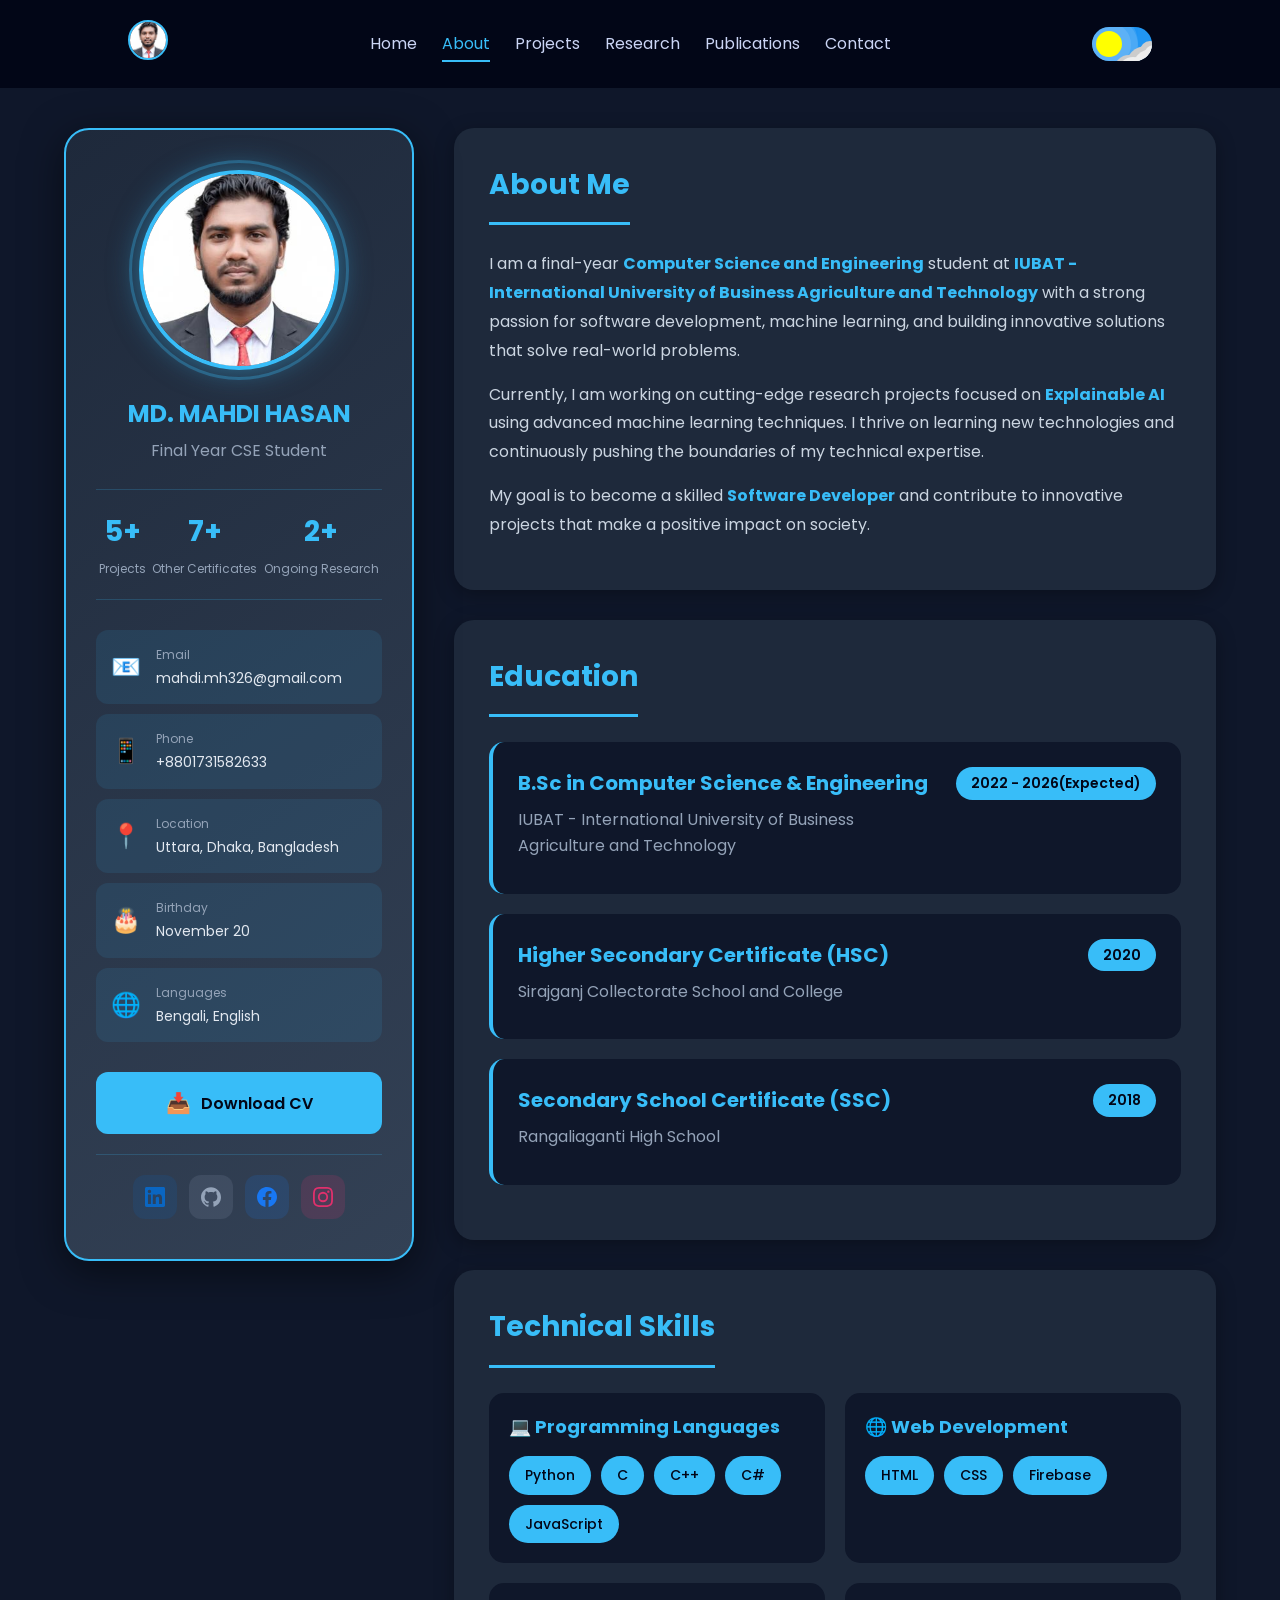
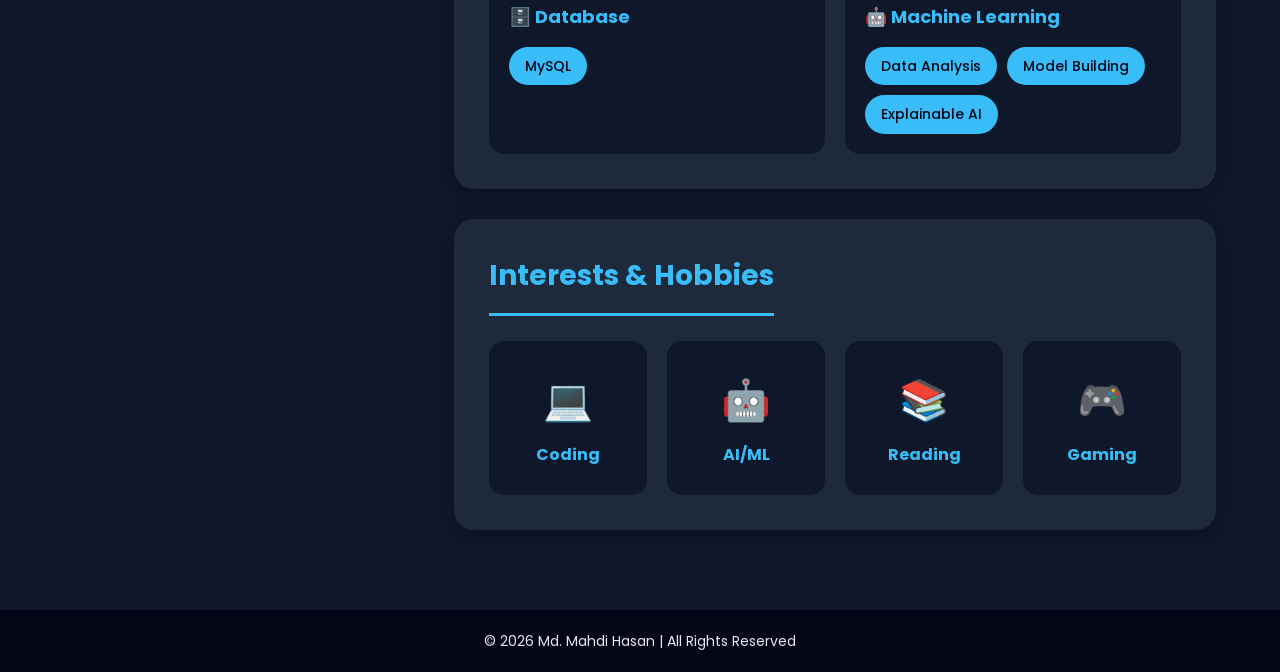
==== commit 1b270159: "Update about.html" ====
--- a/about.html
+++ b/about.html
@@ -18,7 +18,7 @@
 <header>
     <nav class="navbar">
         <div class="logo" id="logoBtn">
-            <img src="images/profile.jpg" alt="Mahdi">
+            <img src="images/profile2.jpg" alt="Mahdi">
         </div>
         <ul class="nav-links">
             <li><a href="index.html">Home</a></li>
@@ -106,7 +106,7 @@
         <aside class="about-sidebar">
             <div class="profile-card">
                 <div class="profile-image">
-                    <img src="images/profile.jpg" alt="Mahdi Hasan">
+                    <img src="images/profile2.jpg" alt="Mahdi Hasan">
                     <div class="profile-ring"></div>
                 </div>
                 <h2>MD. MAHDI HASAN</h2>
@@ -223,7 +223,7 @@
                         </div>
                         <span class="edu-year">2022 - 2026(Expected)</span>
                     </div>
-                    <p class="edu-grade">Current CGPA: 3.32/4.00</p>
+                    <!-- <p class="edu-grade">Current CGPA: 3.32/4.00</p> -->
                 </div>
 
                 <div class="education-item">
@@ -234,7 +234,7 @@
                         </div>
                         <span class="edu-year">2020</span>
                     </div>
-                    <p class="edu-grade">GPA: 5.00/5.00</p>
+                    <!-- <p class="edu-grade">GPA: 5.00/5.00</p> -->
                 </div>
 
                 <div class="education-item">
@@ -245,7 +245,7 @@
                         </div>
                         <span class="edu-year">2018</span>
                     </div>
-                    <p class="edu-grade">GPA: 5.00/5.00</p>
+                    <!-- <p class="edu-grade">GPA: 5.00/5.00</p> -->
                 </div>
             </div>
 
@@ -327,7 +327,7 @@
 <!-- Full size photo overlay -->
 <div class="photo-overlay" id="photoOverlay">
     <span class="close-btn" id="closeBtn">&times;</span>
-    <img src="images/profile.jpg" alt="Mahdi Profile">
+    <img src="images/profile2.jpg" alt="Mahdi Profile">
 </div>
 
 <script src="js/main.js"></script>
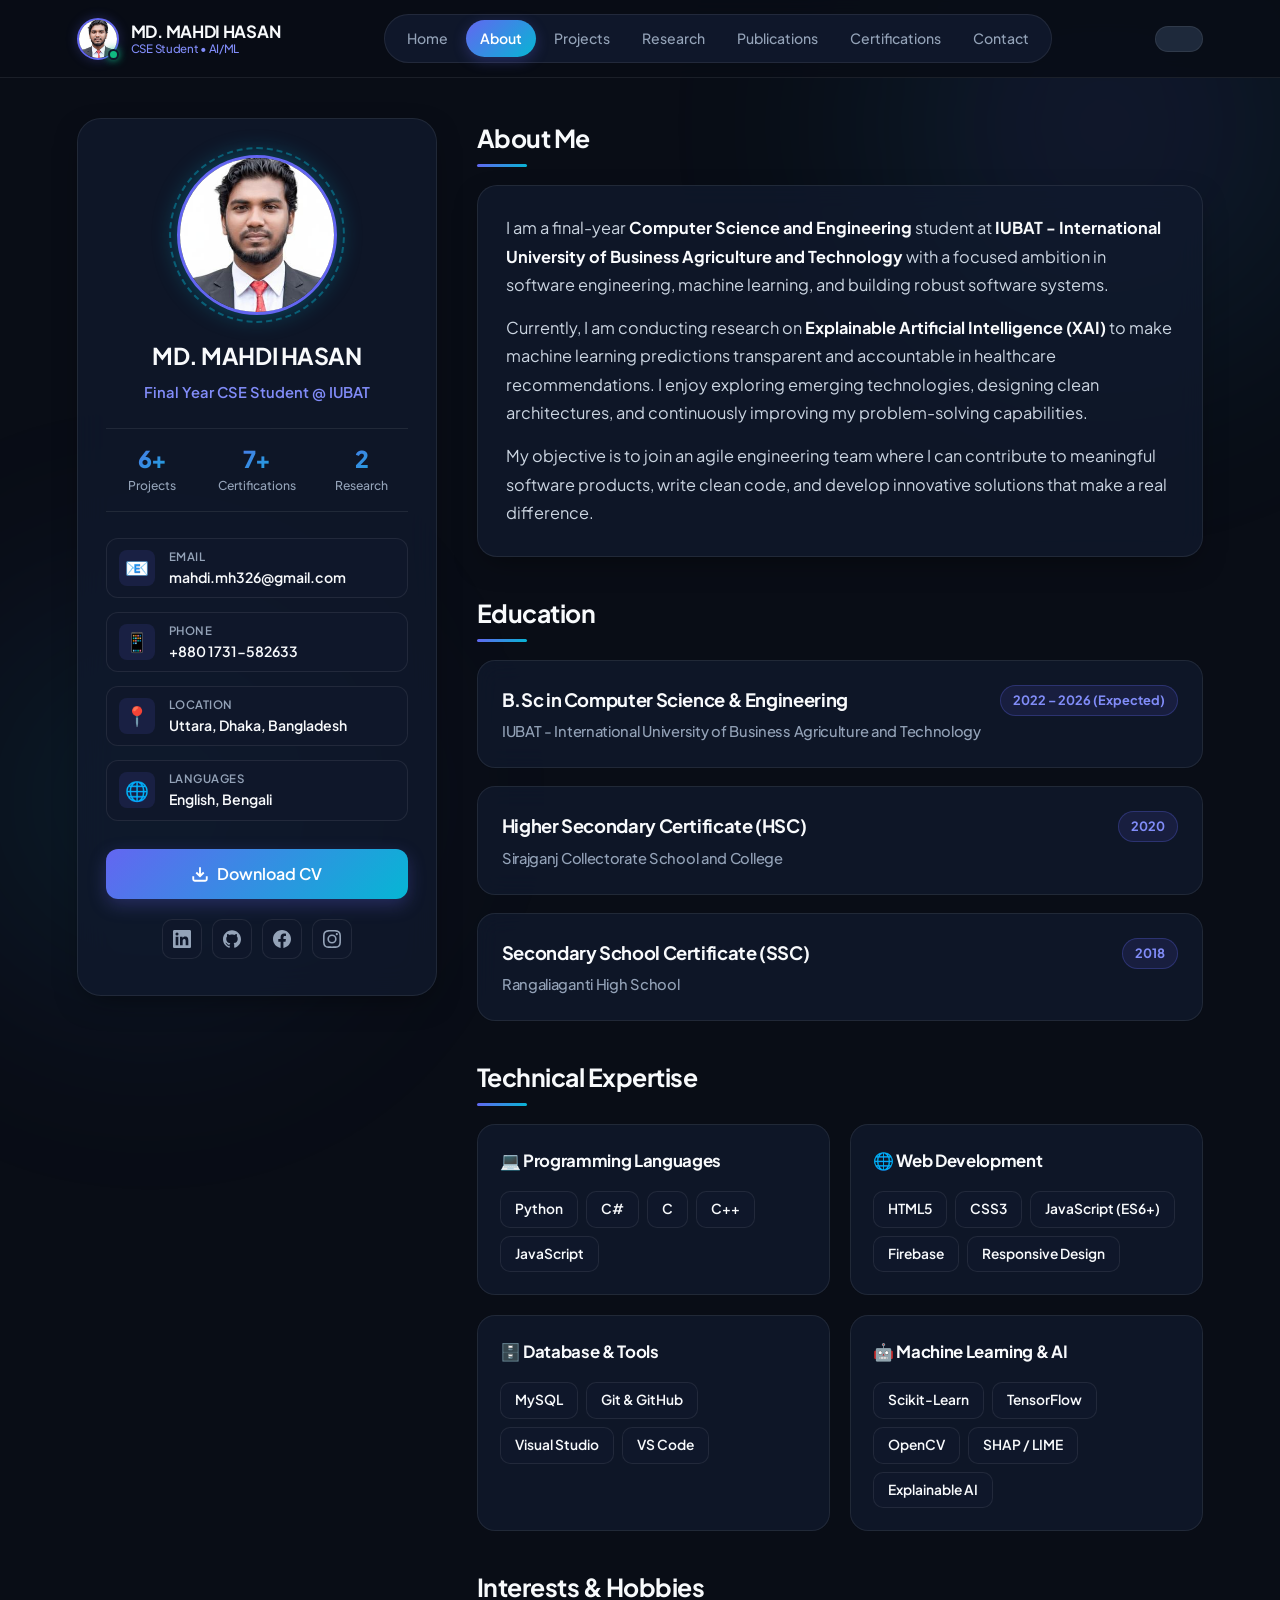
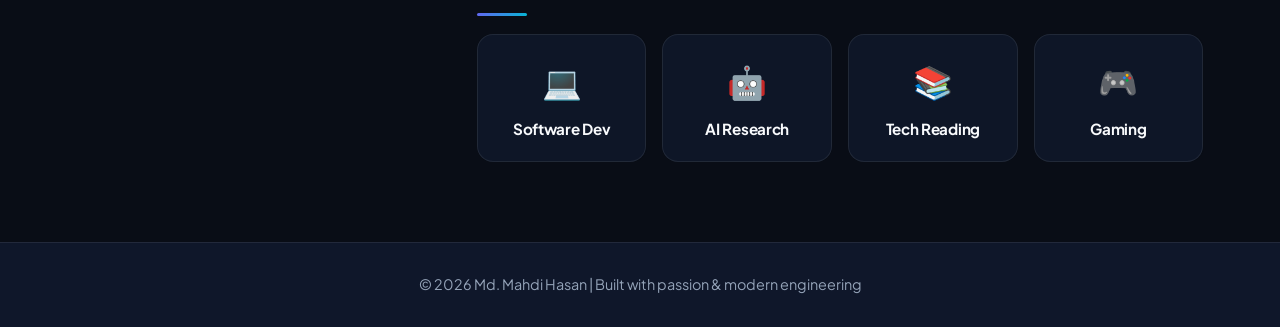
==== commit 520e7f89: "Redesign portfolio with modern UI, smart color system, and responsive mobile navigation" ====
--- a/about.html
+++ b/about.html
@@ -4,97 +4,55 @@
     <meta charset="UTF-8">
     <meta name="viewport" content="width=device-width, initial-scale=1.0">
     <title>About | Md. Mahdi Hasan</title>
+    <meta name="description" content="Learn about Md. Mahdi Hasan - Final Year Computer Science & Engineering student at IUBAT, his education, skills, and aspirations.">
+
+    <!-- Google Fonts -->
+    <link rel="preconnect" href="https://fonts.googleapis.com">
+    <link rel="preconnect" href="https://fonts.gstatic.com" crossorigin>
+    <link href="https://fonts.googleapis.com/css2?family=Plus+Jakarta+Sans:wght@300;400;500;600;700;800&family=Poppins:wght@300;400;500;600;700&display=swap" rel="stylesheet">
 
     <!-- CSS -->
     <link rel="stylesheet" href="css/style.css">
     <link rel="stylesheet" href="css/about.css">
-
-    <!-- Google Font -->
-    <link href="https://fonts.googleapis.com/css2?family=Poppins:wght@300;400;600&display=swap" rel="stylesheet">
 </head>
 <body>
 
 <!-- ===== NAVBAR ===== -->
 <header>
     <nav class="navbar">
-        <div class="logo" id="logoBtn">
-            <img src="images/profile2.jpg" alt="Mahdi">
+        <div class="logo" id="logoBtn" title="Click to view full photo">
+            <div class="logo-avatar-wrap">
+                <img src="images/profile2.jpg" alt="Mahdi Hasan">
+                <span class="status-dot"></span>
+            </div>
+            <div class="logo-text">
+                MD. MAHDI HASAN
+                <span>CSE Student &bull; AI/ML</span>
+            </div>
         </div>
-        <ul class="nav-links">
+
+        <ul class="nav-links" id="navLinks">
             <li><a href="index.html">Home</a></li>
             <li><a href="about.html" class="active">About</a></li>
             <li><a href="projects.html">Projects</a></li>
             <li><a href="research.html">Research</a></li>
             <li><a href="publications.html">Publications</a></li>
+            <li><a href="certifications.html">Certifications</a></li>
             <li><a href="contact.html">Contact</a></li>
         </ul>
-        <!-- From Uiverse.io by RiccardoRapelli --> 
-        <label class="switch">
-          <input id="themeToggle" type="checkbox" />
-          <div class="slider round">
-            <div class="sun-moon">
-              <svg id="moon-dot-1" class="moon-dot" viewBox="0 0 100 100">
-                <circle cx="50" cy="50" r="50"></circle>
-              </svg>
-              <svg id="moon-dot-2" class="moon-dot" viewBox="0 0 100 100">
-                <circle cx="50" cy="50" r="50"></circle>
-              </svg>
-              <svg id="moon-dot-3" class="moon-dot" viewBox="0 0 100 100">
-                <circle cx="50" cy="50" r="50"></circle>
-              </svg>
-              <svg id="light-ray-1" class="light-ray" viewBox="0 0 100 100">
-                <circle cx="50" cy="50" r="50"></circle>
-              </svg>
-              <svg id="light-ray-2" class="light-ray" viewBox="0 0 100 100">
-                <circle cx="50" cy="50" r="50"></circle>
-              </svg>
-              <svg id="light-ray-3" class="light-ray" viewBox="0 0 100 100">
-                <circle cx="50" cy="50" r="50"></circle>
-              </svg>
-
-              <svg id="cloud-1" class="cloud-dark" viewBox="0 0 100 100">
-                <circle cx="50" cy="50" r="50"></circle>
-              </svg>
-              <svg id="cloud-2" class="cloud-dark" viewBox="0 0 100 100">
-                <circle cx="50" cy="50" r="50"></circle>
-              </svg>
-              <svg id="cloud-3" class="cloud-dark" viewBox="0 0 100 100">
-                <circle cx="50" cy="50" r="50"></circle>
-              </svg>
-              <svg id="cloud-4" class="cloud-light" viewBox="0 0 100 100">
-                <circle cx="50" cy="50" r="50"></circle>
-              </svg>
-              <svg id="cloud-5" class="cloud-light" viewBox="0 0 100 100">
-                <circle cx="50" cy="50" r="50"></circle>
-              </svg>
-              <svg id="cloud-6" class="cloud-light" viewBox="0 0 100 100">
-                <circle cx="50" cy="50" r="50"></circle>
-              </svg>
-            </div>
-            <div class="stars">
-              <svg id="star-1" class="star" viewBox="0 0 20 20">
-                <path
-                  d="M 0 10 C 10 10,10 10 ,0 10 C 10 10 , 10 10 , 10 20 C 10 10 , 10 10 , 20 10 C 10 10 , 10 10 , 10 0 C 10 10,10 10 ,0 10 Z"
-                ></path>
-              </svg>
-              <svg id="star-2" class="star" viewBox="0 0 20 20">
-                <path
-                  d="M 0 10 C 10 10,10 10 ,0 10 C 10 10 , 10 10 , 10 20 C 10 10 , 10 10 , 20 10 C 10 10 , 10 10 , 10 0 C 10 10,10 10 ,0 10 Z"
-                ></path>
-              </svg>
-              <svg id="star-3" class="star" viewBox="0 0 20 20">
-                <path
-                  d="M 0 10 C 10 10,10 10 ,0 10 C 10 10 , 10 10 , 10 20 C 10 10 , 10 10 , 20 10 C 10 10 , 10 10 , 10 0 C 10 10,10 10 ,0 10 Z"
-                ></path>
-              </svg>
-              <svg id="star-4" class="star" viewBox="0 0 20 20">
-                <path
-                  d="M 0 10 C 10 10,10 10 ,0 10 C 10 10 , 10 10 , 10 20 C 10 10 , 10 10 , 20 10 C 10 10 , 10 10 , 10 0 C 10 10,10 10 ,0 10 Z"
-                ></path>
-              </svg>
-            </div>
-          </div>
-        </label>
+
+        <div class="nav-actions">
+            <label class="switch" title="Toggle Dark/Light Mode">
+                <input id="themeToggle" type="checkbox" aria-label="Toggle theme" />
+                <span class="slider round"></span>
+            </label>
+
+            <button class="mobile-menu-btn" id="mobileMenuBtn" aria-label="Toggle mobile menu">
+                <span></span>
+                <span></span>
+                <span></span>
+            </button>
+        </div>
     </nav>
 </header>
 
@@ -110,20 +68,20 @@
                     <div class="profile-ring"></div>
                 </div>
                 <h2>MD. MAHDI HASAN</h2>
-                <p class="profile-title">Final Year CSE Student</p>
+                <p class="profile-title">Final Year CSE Student @ IUBAT</p>
                 
                 <div class="profile-stats">
                     <div class="stat">
-                        <h4>5+</h4>
+                        <h4>6+</h4>
                         <p>Projects</p>
                     </div>
                     <div class="stat">
                         <h4>7+</h4>
-                        <p>Other Certificates</p>
+                        <p>Certifications</p>
                     </div>
                     <div class="stat">
-                        <h4>2+</h4>
-                        <p>Ongoing Research</p>
+                        <h4>2</h4>
+                        <p>Research</p>
                     </div>
                 </div>
 
@@ -139,7 +97,7 @@
                         <span class="icon">📱</span>
                         <div>
                             <label>Phone</label>
-                            <p>+8801731582633</p>
+                            <p>+880 1731-582633</p>
                         </div>
                     </div>
                     <div class="info-row">
@@ -150,36 +108,30 @@
                         </div>
                     </div>
                     <div class="info-row">
-                        <span class="icon">🎂</span>
-                        <div>
-                            <label>Birthday</label>
-                            <p>November 20</p>
-                        </div>
-                    </div>
-                    <div class="info-row">
                         <span class="icon">🌐</span>
                         <div>
                             <label>Languages</label>
-                            <p>Bengali, English</p>
+                            <p>English, Bengali</p>
                         </div>
                     </div>
                 </div>
 
                 <a href="assets/Md. Mahdi Hasan 01731582633.pdf" class="btn-download" download>
-                    <span>📥</span> Download CV
+                    <svg width="18" height="18" viewBox="0 0 24 24" fill="none" stroke="currentColor" stroke-width="2.5"><path d="M21 15v4a2 2 0 0 1-2 2H5a2 2 0 0 1-2-2v-4M7 10l5 5 5-5M12 15V3"/></svg>
+                    <span>Download CV</span>
                 </a>
 
                 <div class="social-links">
-                    <a href="https://www.linkedin.com/in/md-mahdi-hasan" target="_blank" class="social-btn linkedin" title="LinkedIn">
+                    <a href="https://www.linkedin.com/in/md-mahdi-hasan" target="_blank" rel="noopener noreferrer" class="social-btn linkedin" title="LinkedIn">
                         <svg viewBox="0 0 24 24" fill="currentColor"><path d="M20.447 20.452h-3.554v-5.569c0-1.328-.027-3.037-1.852-3.037-1.853 0-2.136 1.445-2.136 2.939v5.667H9.351V9h3.414v1.561h.046c.477-.9 1.637-1.85 3.37-1.85 3.601 0 4.267 2.37 4.267 5.455v6.286zM5.337 7.433a2.062 2.062 0 0 1-2.063-2.065 2.064 2.064 0 1 1 2.063 2.065zm1.782 13.019H3.555V9h3.564v11.452zM22.225 0H1.771C.792 0 0 .774 0 1.729v20.542C0 23.227.792 24 1.771 24h20.451C23.2 24 24 23.227 24 22.271V1.729C24 .774 23.2 0 22.222 0h.003z"/></svg>
                     </a>
-                    <a href="https://github.com/mahdi-mh326" target="_blank" class="social-btn github" title="GitHub">
+                    <a href="https://github.com/mahdi-mh326" target="_blank" rel="noopener noreferrer" class="social-btn github" title="GitHub">
                         <svg viewBox="0 0 24 24" fill="currentColor"><path d="M12 .297c-6.63 0-12 5.373-12 12 0 5.303 3.438 9.8 8.205 11.385.6.113.82-.258.82-.577 0-.285-.01-1.04-.015-2.04-3.338.724-4.042-1.61-4.042-1.61C4.422 18.07 3.633 17.7 3.633 17.7c-1.087-.744.084-.729.084-.729 1.205.084 1.838 1.236 1.838 1.236 1.07 1.835 2.809 1.305 3.495.998.108-.776.417-1.305.76-1.605-2.665-.3-5.466-1.332-5.466-5.93 0-1.31.465-2.38 1.235-3.22-.135-.303-.54-1.523.105-3.176 0 0 1.005-.322 3.3 1.23.96-.267 1.98-.399 3-.405 1.02.006 2.04.138 3 .405 2.28-1.552 3.285-1.23 3.285-1.23.645 1.653.24 2.873.12 3.176.765.84 1.23 1.91 1.23 3.22 0 4.61-2.805 5.625-5.475 5.92.42.36.81 1.096.81 2.22 0 1.606-.015 2.896-.015 3.286 0 .315.21.69.825.57C20.565 22.092 24 17.592 24 12.297c0-6.627-5.373-12-12-12"/></svg>
                     </a>
-                    <a href="https://www.facebook.com/rowdy.mahdi" target="_blank" class="social-btn facebook" title="Facebook">
+                    <a href="https://www.facebook.com/rowdy.mahdi" target="_blank" rel="noopener noreferrer" class="social-btn facebook" title="Facebook">
                         <svg viewBox="0 0 24 24" fill="currentColor"><path d="M24 12.073c0-6.627-5.373-12-12-12s-12 5.373-12 12c0 5.99 4.388 10.954 10.125 11.854v-8.385H7.078v-3.47h3.047V9.43c0-3.007 1.792-4.669 4.533-4.669 1.312 0 2.686.235 2.686.235v2.953H15.83c-1.491 0-1.956.925-1.956 1.874v2.25h3.328l-.532 3.47h-2.796v8.385C19.612 23.027 24 18.062 24 12.073z"/></svg>
                     </a>
-                    <a href="https://www.instagram.com/rowdy.mahdi" target="_blank" class="social-btn instagram" title="Instagram">
+                    <a href="https://www.instagram.com/rowdy.mahdi" target="_blank" rel="noopener noreferrer" class="social-btn instagram" title="Instagram">
                         <svg viewBox="0 0 24 24" fill="currentColor"><path d="M12 2.163c3.204 0 3.584.012 4.85.07 3.252.148 4.771 1.691 4.919 4.919.058 1.265.069 1.645.069 4.849 0 3.205-.012 3.584-.069 4.849-.149 3.225-1.664 4.771-4.919 4.919-1.266.058-1.644.07-4.85.07-3.204 0-3.584-.012-4.849-.07-3.26-.149-4.771-1.699-4.919-4.92-.058-1.265-.07-1.644-.07-4.849 0-3.204.013-3.583.07-4.849.149-3.227 1.664-4.771 4.919-4.919 1.266-.057 1.645-.069 4.849-.069zM12 0C8.741 0 8.333.014 7.053.072 2.695.272.273 2.69.073 7.052.014 8.333 0 8.741 0 12c0 3.259.014 3.668.072 4.948.2 4.358 2.618 6.78 6.98 6.98C8.333 23.986 8.741 24 12 24c3.259 0 3.668-.014 4.948-.072 4.354-.2 6.782-2.618 6.979-6.98.059-1.28.073-1.689.073-4.948 0-3.259-.014-3.667-.072-4.947-.196-4.354-2.617-6.78-6.979-6.98C15.668.014 15.259 0 12 0zm0 5.838a6.162 6.162 0 1 0 0 12.324 6.162 6.162 0 0 0 0-12.324zM12 16a4 4 0 1 1 0-8 4 4 0 0 1 0 8zm6.406-11.845a1.44 1.44 0 1 0 0 2.881 1.44 1.44 0 0 0 0-2.881z"/></svg>
                     </a>
                 </div>
@@ -195,18 +147,14 @@
                 <div class="section-card">
                     <p>
                         I am a final-year <strong>Computer Science and Engineering</strong> student at 
-                        <strong>IUBAT - International University of Business Agriculture and Technology</strong> with a strong passion for software development, machine learning, 
-                        and building innovative solutions that solve real-world problems.
+                        <strong>IUBAT - International University of Business Agriculture and Technology</strong> with a focused ambition in software engineering, machine learning, 
+                        and building robust software systems.
                     </p>
                     <p>
-                        Currently, I am working on cutting-edge research projects focused on 
-                        <strong>Explainable AI</strong> using advanced 
-                        machine learning techniques. I thrive on learning new technologies and continuously 
-                        pushing the boundaries of my technical expertise.
+                        Currently, I am conducting research on <strong>Explainable Artificial Intelligence (XAI)</strong> to make machine learning predictions transparent and accountable in healthcare recommendations. I enjoy exploring emerging technologies, designing clean architectures, and continuously improving my problem-solving capabilities.
                     </p>
                     <p>
-                        My goal is to become a skilled <strong>Software Developer</strong> and contribute to 
-                        innovative projects that make a positive impact on society.
+                        My objective is to join an agile engineering team where I can contribute to meaningful software products, write clean code, and develop innovative solutions that make a real difference.
                     </p>
                 </div>
             </div>
@@ -215,52 +163,51 @@
             <div class="content-section">
                 <h2 class="section-title">Education</h2>
                 
-                <div class="education-item">
-                    <div class="edu-header">
-                        <div>
-                            <h3>B.Sc in Computer Science & Engineering</h3>
-                            <h4>IUBAT - International University of Business Agriculture and Technology</h4>
-                        </div>
-                        <span class="edu-year">2022 - 2026(Expected)</span>
-                    </div>
-                    <!-- <p class="edu-grade">Current CGPA: 3.32/4.00</p> -->
-                </div>
-
-                <div class="education-item">
-                    <div class="edu-header">
-                        <div>
-                            <h3>Higher Secondary Certificate (HSC)</h3>
-                            <h4>Sirajganj Collectorate School and College</h4>
-                        </div>
-                        <span class="edu-year">2020</span>
-                    </div>
-                    <!-- <p class="edu-grade">GPA: 5.00/5.00</p> -->
-                </div>
-
-                <div class="education-item">
-                    <div class="edu-header">
-                        <div>
-                            <h3>Secondary School Certificate (SSC)</h3>
-                            <h4>Rangaliaganti High School</h4>
-                        </div>
-                        <span class="edu-year">2018</span>
-                    </div>
-                    <!-- <p class="edu-grade">GPA: 5.00/5.00</p> -->
-                </div>
-            </div>
-
-            <!-- SKILLS -->
-            <div class="content-section">
-                <h2 class="section-title">Technical Skills</h2>
+                <div class="education-list">
+                    <div class="education-item">
+                        <div class="edu-header">
+                            <div>
+                                <h3>B.Sc in Computer Science &amp; Engineering</h3>
+                                <h4>IUBAT - International University of Business Agriculture and Technology</h4>
+                            </div>
+                            <span class="edu-year">2022 &ndash; 2026 (Expected)</span>
+                        </div>
+                    </div>
+
+                    <div class="education-item">
+                        <div class="edu-header">
+                            <div>
+                                <h3>Higher Secondary Certificate (HSC)</h3>
+                                <h4>Sirajganj Collectorate School and College</h4>
+                            </div>
+                            <span class="edu-year">2020</span>
+                        </div>
+                    </div>
+
+                    <div class="education-item">
+                        <div class="edu-header">
+                            <div>
+                                <h3>Secondary School Certificate (SSC)</h3>
+                                <h4>Rangaliaganti High School</h4>
+                            </div>
+                            <span class="edu-year">2018</span>
+                        </div>
+                    </div>
+                </div>
+            </div>
+
+            <!-- TECHNICAL SKILLS -->
+            <div class="content-section">
+                <h2 class="section-title">Technical Expertise</h2>
                 
                 <div class="skills-grid">
                     <div class="skill-group">
                         <h3>💻 Programming Languages</h3>
                         <div class="skill-pills">
                             <span>Python</span>
+                            <span>C#</span>
                             <span>C</span>
                             <span>C++</span>
-                            <span>C#</span>
                             <span>JavaScript</span>
                         </div>
                     </div>
@@ -268,24 +215,31 @@
                     <div class="skill-group">
                         <h3>🌐 Web Development</h3>
                         <div class="skill-pills">
-                            <span>HTML</span>
-                            <span>CSS</span>
+                            <span>HTML5</span>
+                            <span>CSS3</span>
+                            <span>JavaScript (ES6+)</span>
                             <span>Firebase</span>
-                        </div>
-                    </div>
-
-                    <div class="skill-group">
-                        <h3>🗄️ Database</h3>
+                            <span>Responsive Design</span>
+                        </div>
+                    </div>
+
+                    <div class="skill-group">
+                        <h3>🗄️ Database &amp; Tools</h3>
                         <div class="skill-pills">
                             <span>MySQL</span>
-                        </div>
-                    </div>
-
-                    <div class="skill-group">
-                        <h3>🤖 Machine Learning</h3>
-                        <div class="skill-pills">
-                            <span>Data Analysis</span>
-                            <span>Model Building</span>
+                            <span>Git &amp; GitHub</span>
+                            <span>Visual Studio</span>
+                            <span>VS Code</span>
+                        </div>
+                    </div>
+
+                    <div class="skill-group">
+                        <h3>🤖 Machine Learning &amp; AI</h3>
+                        <div class="skill-pills">
+                            <span>Scikit-Learn</span>
+                            <span>TensorFlow</span>
+                            <span>OpenCV</span>
+                            <span>SHAP / LIME</span>
                             <span>Explainable AI</span>
                         </div>
                     </div>
@@ -294,19 +248,19 @@
 
             <!-- INTERESTS -->
             <div class="content-section">
-                <h2 class="section-title">Interests & Hobbies</h2>
+                <h2 class="section-title">Interests &amp; Hobbies</h2>
                 <div class="interests-grid">
                     <div class="interest-card">
                         <span class="interest-icon">💻</span>
-                        <h4>Coding</h4>
+                        <h4>Software Dev</h4>
                     </div>
                     <div class="interest-card">
                         <span class="interest-icon">🤖</span>
-                        <h4>AI/ML</h4>
+                        <h4>AI Research</h4>
                     </div>
                     <div class="interest-card">
                         <span class="interest-icon">📚</span>
-                        <h4>Reading</h4>
+                        <h4>Tech Reading</h4>
                     </div>
                     <div class="interest-card">
                         <span class="interest-icon">🎮</span>
@@ -321,13 +275,13 @@
 
 <!-- ===== FOOTER ===== -->
 <footer>
-    <p>© 2026 Md. Mahdi Hasan | All Rights Reserved</p>
+    <p>&copy; 2026 Md. Mahdi Hasan | Built with passion &amp; modern engineering</p>
 </footer>
 
 <!-- Full size photo overlay -->
 <div class="photo-overlay" id="photoOverlay">
-    <span class="close-btn" id="closeBtn">&times;</span>
-    <img src="images/profile2.jpg" alt="Mahdi Profile">
+    <span class="close-btn" id="closeBtn" title="Close">&times;</span>
+    <img src="images/profile2.jpg" alt="Md. Mahdi Hasan Profile">
 </div>
 
 <script src="js/main.js"></script>
--- a/css/style.css
+++ b/css/style.css
@@ -1,77 +1,888 @@
-/* ===== GLOBAL ===== */
-* {
+/* ===== MODERN DESIGN SYSTEM & VARIABLES ===== */
+@import url('https://fonts.googleapis.com/css2?family=Plus+Jakarta+Sans:wght@300;400;500;600;700;800&family=Poppins:wght@300;400;500;600;700&display=swap');
+
+:root {
+    --font-main: 'Plus Jakarta Sans', 'Poppins', -apple-system, BlinkMacSystemFont, sans-serif;
+
+    /* Dark Mode (Default) */
+    --bg-base: #090d16;
+    --bg-surface: #0f172a;
+    --bg-surface-elevated: #162036;
+    --bg-card: rgba(17, 26, 46, 0.75);
+    --bg-card-hover: rgba(23, 34, 60, 0.9);
+
+    --border-subtle: rgba(255, 255, 255, 0.08);
+    --border-hover: rgba(99, 102, 241, 0.45);
+    --border-focus: #6366f1;
+
+    --text-primary: #f8fafc;
+    --text-secondary: #cbd5e1;
+    --text-muted: #94a3b8;
+    --text-inverse: #090d16;
+
+    /* Smart Eye-catching Accent Gradients */
+    --accent-primary: #6366f1;
+    --accent-secondary: #06b6d4;
+    --accent-gradient: linear-gradient(135deg, #6366f1 0%, #06b6d4 100%);
+    --accent-gradient-hover: linear-gradient(135deg, #4f46e5 0%, #0891b2 100%);
+    --accent-glow: rgba(99, 102, 241, 0.28);
+    --accent-glow-strong: rgba(6, 182, 212, 0.38);
+
+    --badge-bg: rgba(99, 102, 241, 0.12);
+    --badge-text: #818cf8;
+    --badge-border: rgba(99, 102, 241, 0.28);
+
+    --nav-bg: rgba(9, 13, 22, 0.88);
+    --card-shadow: 0 10px 30px -10px rgba(0, 0, 0, 0.5);
+    --card-shadow-hover: 0 20px 40px -12px rgba(99, 102, 241, 0.22);
+
+    --transition-smooth: all 0.25s cubic-bezier(0.4, 0, 0.2, 1);
+    --transition-bounce: all 0.35s cubic-bezier(0.175, 0.885, 0.32, 1.275);
+}
+
+/* Light Mode */
+body.light-mode {
+    --bg-base: #f8fafc;
+    --bg-surface: #ffffff;
+    --bg-surface-elevated: #f1f5f9;
+    --bg-card: rgba(255, 255, 255, 0.92);
+    --bg-card-hover: #ffffff;
+
+    --border-subtle: rgba(15, 23, 42, 0.08);
+    --border-hover: rgba(79, 70, 229, 0.35);
+    --border-focus: #4f46e5;
+
+    --text-primary: #0f172a;
+    --text-secondary: #334155;
+    --text-muted: #64748b;
+    --text-inverse: #ffffff;
+
+    --accent-primary: #4f46e5;
+    --accent-secondary: #0284c7;
+    --accent-gradient: linear-gradient(135deg, #4f46e5 0%, #0284c7 100%);
+    --accent-gradient-hover: linear-gradient(135deg, #4338ca 0%, #0369a1 100%);
+    --accent-glow: rgba(79, 70, 229, 0.15);
+    --accent-glow-strong: rgba(2, 132, 199, 0.22);
+
+    --badge-bg: rgba(79, 70, 229, 0.08);
+    --badge-text: #4338ca;
+    --badge-border: rgba(79, 70, 229, 0.2);
+
+    --nav-bg: rgba(255, 255, 255, 0.92);
+    --card-shadow: 0 10px 25px -5px rgba(0, 0, 0, 0.05);
+    --card-shadow-hover: 0 20px 35px -10px rgba(79, 70, 229, 0.15);
+}
+
+/* ===== RESET & BASE ===== */
+*, *::before, *::after {
     margin: 0;
     padding: 0;
     box-sizing: border-box;
 }
 
+html {
+    scroll-behavior: smooth;
+}
+
 body {
-    font-family: 'Poppins', sans-serif;
-    background: #0f172a;
-    color: #e2e8f0;
-    line-height: 1.6;
-    transition: background 0.3s, color 0.3s;
-}
-
-body.light-mode {
-    background: #f1f5f9;
-    color: #1e293b;
+    font-family: var(--font-main);
+    background-color: var(--bg-base);
+    color: var(--text-secondary);
+    line-height: 1.65;
+    transition: background-color 0.3s ease, color 0.3s ease;
+    overflow-x: hidden;
+    min-height: 100vh;
+    display: flex;
+    flex-direction: column;
 }
 
 a {
     text-decoration: none;
     color: inherit;
-}
-
-/* ===== NAVBAR ===== */
-.navbar {
-    display: flex;
-    justify-content: space-between;
-    align-items: center;
-    padding: 20px 10%;
-    background: #020617;
+    transition: var(--transition-smooth);
+}
+
+img {
+    max-width: 100%;
+    display: block;
+}
+
+/* Background Accent Ambient Glow */
+body::before {
+    content: '';
+    position: fixed;
+    top: -200px;
+    right: -150px;
+    width: 650px;
+    height: 650px;
+    background: radial-gradient(circle, rgba(99, 102, 241, 0.14) 0%, rgba(6, 182, 212, 0.05) 50%, transparent 70%);
+    filter: blur(90px);
+    z-index: -1;
+    pointer-events: none;
+}
+
+body::after {
+    content: '';
+    position: fixed;
+    bottom: -200px;
+    left: -150px;
+    width: 600px;
+    height: 600px;
+    background: radial-gradient(circle, rgba(6, 182, 212, 0.12) 0%, rgba(99, 102, 241, 0.04) 50%, transparent 70%);
+    filter: blur(90px);
+    z-index: -1;
+    pointer-events: none;
+}
+
+/* ===== HEADER & NAVBAR ===== */
+header {
     position: sticky;
     top: 0;
     z-index: 1000;
-    transition: background 0.3s;
-}
-
-body.light-mode .navbar {
-    background: #ffffff;
-    box-shadow: 0 2px 10px rgba(0,0,0,0.1);
+    width: 100%;
+}
+
+.navbar {
+    display: flex;
+    justify-content: space-between;
+    align-items: center;
+    padding: 14px 6%;
+    max-width: 1350px;
+    margin: 0 auto;
+    background: var(--nav-bg);
+    backdrop-filter: blur(16px);
+    -webkit-backdrop-filter: blur(16px);
+    border-bottom: 1px solid var(--border-subtle);
+    transition: var(--transition-smooth);
 }
 
 .logo {
-    color: #38bdf8;
+    display: flex;
+    align-items: center;
+    gap: 12px;
+    cursor: pointer;
+}
+
+.logo-avatar-wrap {
+    position: relative;
+    width: 42px;
+    height: 42px;
+    flex-shrink: 0;
+}
+
+.logo img {
+    width: 42px;
+    height: 42px;
+    border-radius: 50%;
+    object-fit: cover;
+    border: 2px solid var(--accent-primary);
+    box-shadow: 0 0 12px var(--accent-glow);
+    transition: var(--transition-bounce);
+}
+
+.logo:hover img {
+    transform: scale(1.08);
+    box-shadow: 0 0 18px var(--accent-glow-strong);
+}
+
+.status-dot {
+    position: absolute;
+    bottom: 0;
+    right: 0;
+    width: 11px;
+    height: 11px;
+    background: #10b981;
+    border-radius: 50%;
+    border: 2px solid var(--bg-surface);
+    box-shadow: 0 0 8px #10b981;
+}
+
+.logo-text {
+    font-size: 1.05rem;
+    font-weight: 700;
+    color: var(--text-primary);
+    letter-spacing: -0.3px;
+    display: flex;
+    flex-direction: column;
+    line-height: 1.2;
+}
+
+.logo-text span {
+    font-size: 0.72rem;
+    font-weight: 500;
+    color: var(--badge-text);
+}
+
+/* Nav Links */
+.nav-links {
+    display: flex;
+    align-items: center;
+    list-style: none;
+    gap: 4px;
+    background: var(--bg-surface);
+    padding: 5px 8px;
+    border-radius: 9999px;
+    border: 1px solid var(--border-subtle);
+}
+
+.nav-links li a {
+    padding: 7px 14px;
+    font-size: 0.88rem;
+    font-weight: 500;
+    color: var(--text-muted);
+    border-radius: 9999px;
+    transition: var(--transition-smooth);
+    display: block;
+    white-space: nowrap;
+}
+
+.nav-links li a:hover {
+    color: var(--text-primary);
+    background: rgba(255, 255, 255, 0.06);
+}
+
+body.light-mode .nav-links li a:hover {
+    background: rgba(0, 0, 0, 0.05);
+}
+
+.nav-links li a.active {
+    color: #ffffff;
+    background: var(--accent-gradient);
+    box-shadow: 0 4px 14px var(--accent-glow);
     font-weight: 600;
-    position: relative;
-    cursor: pointer;
-}
-
-.logo img {
+}
+
+.nav-actions {
+    display: flex;
+    align-items: center;
+    gap: 12px;
+}
+
+/* Mobile Menu Toggle Button */
+.mobile-menu-btn {
+    display: none;
+    flex-direction: column;
+    justify-content: center;
+    gap: 5px;
     width: 40px;
     height: 40px;
+    background: var(--bg-surface);
+    border: 1px solid var(--border-subtle);
+    border-radius: 10px;
+    padding: 9px;
+    cursor: pointer;
+    transition: var(--transition-smooth);
+}
+
+.mobile-menu-btn span {
+    display: block;
+    width: 100%;
+    height: 2px;
+    background-color: var(--text-primary);
+    border-radius: 2px;
+    transition: var(--transition-smooth);
+}
+
+.mobile-menu-btn.active span:nth-child(1) {
+    transform: translateY(7px) rotate(45deg);
+}
+
+.mobile-menu-btn.active span:nth-child(2) {
+    opacity: 0;
+}
+
+.mobile-menu-btn.active span:nth-child(3) {
+    transform: translateY(-7px) rotate(-45deg);
+}
+
+/* Modern Theme Switch */
+.theme-toggle-wrap {
+    display: flex;
+    align-items: center;
+}
+
+.theme-toggle-btn {
+    width: 38px;
+    height: 38px;
+    background: var(--bg-surface);
+    border: 1px solid var(--border-subtle);
+    border-radius: 10px;
+    color: var(--text-primary);
+    display: flex;
+    align-items: center;
+    justify-content: center;
+    cursor: pointer;
+    font-size: 1.1rem;
+    transition: var(--transition-bounce);
+}
+
+.theme-toggle-btn:hover {
+    border-color: var(--border-hover);
+    transform: translateY(-2px);
+    box-shadow: 0 4px 12px var(--accent-glow);
+}
+
+/* Keep compatibility with existing switch */
+.switch {
+    position: relative;
+    display: inline-block;
+    width: 48px;
+    height: 26px;
+    margin: 0;
+}
+
+.switch input {
+    opacity: 0;
+    width: 0;
+    height: 0;
+}
+
+.slider {
+    position: absolute;
+    cursor: pointer;
+    top: 0;
+    left: 0;
+    right: 0;
+    bottom: 0;
+    background-color: #1e293b;
+    transition: 0.3s;
+    border-radius: 34px;
+    border: 1px solid var(--border-subtle);
+}
+
+.slider.round {
+    border-radius: 34px;
+    overflow: hidden;
+}
+
+/* ===== GENERAL BUTTONS ===== */
+.btn {
+    display: inline-flex;
+    align-items: center;
+    justify-content: center;
+    gap: 8px;
+    padding: 11px 22px;
+    border-radius: 12px;
+    font-size: 0.95rem;
+    font-weight: 600;
+    cursor: pointer;
+    background: var(--accent-gradient);
+    color: #ffffff !important;
+    border: 1px solid transparent;
+    box-shadow: 0 6px 20px var(--accent-glow);
+    transition: var(--transition-bounce);
+}
+
+.btn:hover {
+    background: var(--accent-gradient-hover);
+    transform: translateY(-3px);
+    box-shadow: 0 10px 25px var(--accent-glow-strong);
+}
+
+.btn.secondary {
+    background: var(--bg-surface);
+    color: var(--text-primary) !important;
+    border: 1px solid var(--border-subtle);
+    box-shadow: none;
+}
+
+.btn.secondary:hover {
+    background: var(--bg-surface-elevated);
+    border-color: var(--border-hover);
+    color: var(--badge-text) !important;
+    transform: translateY(-3px);
+    box-shadow: 0 8px 20px var(--accent-glow);
+}
+
+.btn-sm {
+    padding: 7px 15px;
+    font-size: 0.85rem;
+    border-radius: 8px;
+    gap: 6px;
+}
+
+/* ===== HEADINGS & TITLES ===== */
+.section-header {
+    text-align: center;
+    margin-bottom: 45px;
+}
+
+.section-tag {
+    display: inline-flex;
+    align-items: center;
+    gap: 6px;
+    font-size: 0.78rem;
+    font-weight: 700;
+    text-transform: uppercase;
+    letter-spacing: 1.2px;
+    color: var(--badge-text);
+    background: var(--badge-bg);
+    border: 1px solid var(--badge-border);
+    padding: 5px 13px;
+    border-radius: 9999px;
+    margin-bottom: 12px;
+}
+
+h1, h2, h3, h4 {
+    color: var(--text-primary);
+    font-weight: 700;
+    letter-spacing: -0.02em;
+}
+
+h2 {
+    font-size: clamp(1.8rem, 3.5vw, 2.3rem);
+    margin-bottom: 12px;
+}
+
+.gradient-text {
+    background: var(--accent-gradient);
+    -webkit-background-clip: text;
+    -webkit-text-fill-color: transparent;
+}
+
+/* ===== HERO SECTION (INDEX) ===== */
+.hero {
+    display: flex;
+    align-items: center;
+    justify-content: space-between;
+    padding: 60px 6% 80px;
+    max-width: 1350px;
+    margin: 0 auto;
+    gap: 50px;
+    min-height: calc(85vh - 75px);
+}
+
+.hero-content {
+    flex: 1.2;
+}
+
+.status-badge {
+    display: inline-flex;
+    align-items: center;
+    gap: 8px;
+    padding: 6px 14px;
+    background: var(--badge-bg);
+    border: 1px solid var(--badge-border);
+    border-radius: 9999px;
+    font-size: 0.82rem;
+    font-weight: 600;
+    color: var(--badge-text);
+    margin-bottom: 22px;
+}
+
+.pulse-dot {
+    width: 8px;
+    height: 8px;
+    background: #10b981;
     border-radius: 50%;
+    box-shadow: 0 0 0 0 rgba(16, 185, 129, 0.7);
+    animation: pulse 2s infinite;
+}
+
+@keyframes pulse {
+    0% { box-shadow: 0 0 0 0 rgba(16, 185, 129, 0.7); }
+    70% { box-shadow: 0 0 0 10px rgba(16, 185, 129, 0); }
+    100% { box-shadow: 0 0 0 0 rgba(16, 185, 129, 0); }
+}
+
+.hero-content h1 {
+    font-size: clamp(2.3rem, 4.5vw, 3.6rem);
+    line-height: 1.15;
+    margin-bottom: 14px;
+}
+
+.hero-content h3 {
+    font-size: clamp(1.05rem, 2vw, 1.35rem);
+    font-weight: 500;
+    color: var(--text-muted);
+    margin-bottom: 20px;
+}
+
+.hero-content p {
+    font-size: 1.05rem;
+    color: var(--text-secondary);
+    max-width: 580px;
+    margin-bottom: 32px;
+    line-height: 1.7;
+}
+
+.hero-content .buttons {
+    display: flex;
+    flex-wrap: wrap;
+    gap: 16px;
+    align-items: center;
+}
+
+.hero-image {
+    flex: 0.9;
+    display: flex;
+    justify-content: center;
+    position: relative;
+}
+
+.hero-image-wrapper {
+    position: relative;
+    width: 320px;
+    height: 320px;
+}
+
+.hero-image-wrapper::before {
+    content: '';
+    position: absolute;
+    inset: -12px;
+    background: var(--accent-gradient);
+    border-radius: 30px;
+    filter: blur(24px);
+    opacity: 0.45;
+    z-index: 0;
+    transition: var(--transition-smooth);
+}
+
+.hero-image-wrapper:hover::before {
+    opacity: 0.65;
+    filter: blur(30px);
+}
+
+.hero-image img {
+    position: relative;
+    z-index: 1;
+    width: 100%;
+    height: 100%;
     object-fit: cover;
-    border: 2px solid #38bdf8;
-    transition: 0.3s;
-}
-
-/* Full size photo overlay */
+    border-radius: 24px;
+    border: 2px solid var(--border-subtle);
+    box-shadow: var(--card-shadow);
+    transition: var(--transition-bounce);
+}
+
+.hero-image:hover img {
+    transform: translateY(-6px) scale(1.02);
+}
+
+.hero-floating-badge {
+    position: absolute;
+    bottom: -15px;
+    left: -15px;
+    z-index: 2;
+    background: var(--bg-surface);
+    border: 1px solid var(--border-subtle);
+    padding: 10px 18px;
+    border-radius: 14px;
+    display: flex;
+    align-items: center;
+    gap: 10px;
+    box-shadow: 0 10px 25px rgba(0, 0, 0, 0.3);
+    backdrop-filter: blur(8px);
+}
+
+.hero-floating-badge .badge-icon {
+    font-size: 1.4rem;
+}
+
+.hero-floating-badge div {
+    display: flex;
+    flex-direction: column;
+}
+
+.hero-floating-badge strong {
+    font-size: 0.9rem;
+    color: var(--text-primary);
+}
+
+.hero-floating-badge span {
+    font-size: 0.75rem;
+    color: var(--text-muted);
+}
+
+/* ===== SKILLS SECTION (INDEX) ===== */
+.skills {
+    padding: 60px 6%;
+    max-width: 1350px;
+    margin: 0 auto;
+    width: 100%;
+}
+
+.skills h2 {
+    text-align: center;
+    margin-bottom: 30px;
+}
+
+.skill-box {
+    display: flex;
+    flex-wrap: wrap;
+    justify-content: center;
+    gap: 14px;
+    max-width: 900px;
+    margin: 0 auto;
+}
+
+.skill {
+    display: inline-flex;
+    align-items: center;
+    gap: 8px;
+    padding: 10px 20px;
+    background: var(--bg-card);
+    border: 1px solid var(--border-subtle);
+    border-radius: 12px;
+    color: var(--text-primary);
+    font-weight: 600;
+    font-size: 0.95rem;
+    backdrop-filter: blur(8px);
+    transition: var(--transition-bounce);
+    cursor: default;
+}
+
+.skill:hover {
+    border-color: var(--border-hover);
+    transform: translateY(-4px);
+    background: var(--bg-card-hover);
+    box-shadow: 0 8px 20px var(--accent-glow);
+    color: var(--badge-text);
+}
+
+/* ===== PREVIEW SECTIONS (INDEX) ===== */
+.projects-preview,
+.research,
+.publications {
+    padding: 60px 6%;
+    max-width: 1350px;
+    margin: 0 auto;
+    width: 100%;
+}
+
+.projects-preview h2,
+.research h2,
+.publications h2 {
+    text-align: center;
+    margin-bottom: 36px;
+}
+
+.preview-grid {
+    display: grid;
+    grid-template-columns: repeat(auto-fit, minmax(320px, 1fr));
+    gap: 26px;
+    margin-bottom: 36px;
+}
+
+.project-card,
+.research-card,
+.publication-card {
+    background: var(--bg-card);
+    border: 1px solid var(--border-subtle);
+    border-radius: 18px;
+    padding: 28px;
+    display: flex;
+    flex-direction: column;
+    backdrop-filter: blur(12px);
+    transition: var(--transition-bounce);
+    position: relative;
+    overflow: hidden;
+}
+
+.project-card::before,
+.research-card::before {
+    content: '';
+    position: absolute;
+    top: 0;
+    left: 0;
+    width: 100%;
+    height: 3px;
+    background: var(--accent-gradient);
+    opacity: 0;
+    transition: var(--transition-smooth);
+}
+
+.project-card:hover,
+.research-card:hover {
+    border-color: var(--border-hover);
+    transform: translateY(-6px);
+    box-shadow: var(--card-shadow-hover);
+    background: var(--bg-card-hover);
+}
+
+.project-card:hover::before,
+.research-card:hover::before {
+    opacity: 1;
+}
+
+.project-card h3,
+.research-card h3,
+.publication-card h3 {
+    font-size: 1.25rem;
+    margin-bottom: 12px;
+    color: var(--text-primary);
+}
+
+.project-card p,
+.research-card p,
+.publication-card p {
+    color: var(--text-secondary);
+    font-size: 0.95rem;
+    line-height: 1.6;
+    margin-bottom: 18px;
+    flex-grow: 1;
+}
+
+.section-center-btn {
+    text-align: center;
+    margin-top: 10px;
+}
+
+/* ===== CERTIFICATIONS SLIDER (INDEX) ===== */
+.certifications {
+    padding: 60px 6%;
+    max-width: 1350px;
+    margin: 0 auto;
+    width: 100%;
+    text-align: center;
+}
+
+.certifications h2 {
+    margin-bottom: 36px;
+}
+
+.cert-showcase {
+    max-width: 760px;
+    margin: 0 auto 24px;
+    position: relative;
+    min-height: 480px;
+}
+
+.cert-slider {
+    position: relative;
+    width: 100%;
+    height: 100%;
+}
+
+.cert-slide {
+    position: absolute;
+    top: 0;
+    left: 0;
+    width: 100%;
+    opacity: 0;
+    visibility: hidden;
+    transition: opacity 0.5s ease, transform 0.5s ease;
+    transform: scale(0.97);
+    background: var(--bg-card);
+    border: 1px solid var(--border-subtle);
+    padding: 24px;
+    border-radius: 20px;
+    box-shadow: var(--card-shadow);
+    backdrop-filter: blur(12px);
+}
+
+.cert-slide.active {
+    opacity: 1;
+    visibility: visible;
+    transform: scale(1);
+    z-index: 2;
+}
+
+.cert-slide img {
+    width: 100%;
+    height: 350px;
+    object-fit: contain;
+    border-radius: 12px;
+    margin-bottom: 18px;
+    background: var(--bg-surface);
+    padding: 10px;
+    border: 1px solid var(--border-subtle);
+}
+
+.cert-slide h4 {
+    color: var(--text-primary);
+    font-size: 1.1rem;
+    font-weight: 600;
+}
+
+/* Slider Controls */
+.slider-controls {
+    display: flex;
+    align-items: center;
+    justify-content: center;
+    gap: 16px;
+    margin-bottom: 24px;
+    position: relative;
+    z-index: 5;
+}
+
+.slider-btn {
+    background: var(--bg-surface);
+    border: 1px solid var(--border-subtle);
+    color: var(--text-primary);
+    width: 42px;
+    height: 42px;
+    border-radius: 50%;
+    display: flex;
+    align-items: center;
+    justify-content: center;
+    cursor: pointer;
+    transition: var(--transition-smooth);
+    font-size: 1.1rem;
+}
+
+.slider-btn:hover {
+    background: var(--accent-primary);
+    color: #ffffff;
+    border-color: var(--accent-primary);
+    transform: scale(1.08);
+}
+
+.slider-dots {
+    display: flex;
+    gap: 8px;
+}
+
+.slider-dot {
+    width: 10px;
+    height: 10px;
+    border-radius: 50%;
+    background: var(--border-subtle);
+    cursor: pointer;
+    transition: var(--transition-smooth);
+}
+
+.slider-dot.active {
+    background: var(--accent-primary);
+    width: 24px;
+    border-radius: 6px;
+}
+
+/* ===== FOOTER ===== */
+footer {
+    text-align: center;
+    padding: 30px 6%;
+    background: var(--bg-surface);
+    border-top: 1px solid var(--border-subtle);
+    margin-top: auto;
+    font-size: 0.9rem;
+    color: var(--text-muted);
+}
+
+footer a {
+    color: var(--badge-text);
+}
+
+footer a:hover {
+    text-decoration: underline;
+}
+
+/* ===== LIGHTBOX PHOTO OVERLAY ===== */
 .photo-overlay {
     position: fixed;
     top: 0;
     left: 0;
     width: 100%;
     height: 100%;
-    background: rgba(0, 0, 0, 0.9);
+    background: rgba(4, 7, 13, 0.88);
+    backdrop-filter: blur(16px);
     display: flex;
     align-items: center;
     justify-content: center;
     z-index: 9999;
     opacity: 0;
     pointer-events: none;
-    transition: opacity 0.3s;
+    transition: opacity 0.3s ease;
 }
 
 .photo-overlay.active {
@@ -81,603 +892,152 @@
 
 .photo-overlay img {
     max-width: 90%;
-    max-height: 90vh;
-    border-radius: 10px;
-    border: 4px solid #38bdf8;
+    max-height: 85vh;
+    border-radius: 16px;
+    border: 2px solid var(--border-hover);
+    box-shadow: 0 25px 50px -12px rgba(0, 0, 0, 0.7);
 }
 
 .close-btn {
     position: absolute;
-    top: 20px;
-    right: 20px;
-    width: 40px;
-    height: 40px;
-    background: #38bdf8;
+    top: 24px;
+    right: 24px;
+    width: 44px;
+    height: 44px;
+    background: var(--bg-surface);
+    color: var(--text-primary);
+    border: 1px solid var(--border-subtle);
     border-radius: 50%;
     display: flex;
     align-items: center;
     justify-content: center;
     cursor: pointer;
-    font-size: 24px;
-    color: #020617;
-    transition: 0.3s;
+    font-size: 1.4rem;
+    transition: var(--transition-smooth);
 }
 
 .close-btn:hover {
-    background: #0ea5e9;
+    background: var(--accent-primary);
+    color: #ffffff;
     transform: rotate(90deg);
 }
 
-.nav-links {
-    list-style: none;
-    display: flex;
-    gap: 25px;
-}
-
-.nav-links a {
-    color: #cbd5f5;
-    transition: 0.3s;
-}
-
-.nav-links a.active {
-    color: #38bdf8;
-    border-bottom: 2px solid #38bdf8;
-    padding-bottom: 5px;
-}
-
-.nav-links a:hover {
-    color: #38bdf8;
-}
-
-/* From Uiverse.io by RiccardoRapelli */ 
-.switch {
-  position: relative;
-  display: inline-block;
-  width: 60px;
-  height: 34px;
-}
-
-.switch #themeToggle {
-  opacity: 0;
-  width: 0;
-  height: 0;
-}
-
-.slider {
-  position: absolute;
-  cursor: pointer;
-  top: 0;
-  left: 0;
-  right: 0;
-  bottom: 0;
-  background-color: #2196f3;
-  -webkit-transition: 0.4s;
-  transition: 0.4s;
-  z-index: 0;
-  overflow: hidden;
-}
-
-.sun-moon {
-  position: absolute;
-  content: "";
-  height: 26px;
-  width: 26px;
-  left: 4px;
-  bottom: 4px;
-  background-color: yellow;
-  -webkit-transition: 0.4s;
-  transition: 0.4s;
-}
-
-#themeToggle:checked + .slider {
-  background-color: black;
-}
-
-#themeToggle:focus + .slider {
-  box-shadow: 0 0 1px #2196f3;
-}
-
-#themeToggle:checked + .slider .sun-moon {
-  -webkit-transform: translateX(26px);
-  -ms-transform: translateX(26px);
-  transform: translateX(26px);
-  background-color: white;
-  -webkit-animation: rotate-center 0.6s ease-in-out both;
-  animation: rotate-center 0.6s ease-in-out both;
-}
-
-.moon-dot {
-  opacity: 0;
-  transition: 0.4s;
-  fill: gray;
-}
-
-#themeToggle:checked + .slider .sun-moon .moon-dot {
-  opacity: 1;
-}
-
-.slider.round {
-  border-radius: 34px;
-}
-
-.slider.round .sun-moon {
-  border-radius: 50%;
-}
-
-#moon-dot-1 {
-  left: 10px;
-  top: 3px;
-  position: absolute;
-  width: 6px;
-  height: 6px;
-  z-index: 4;
-}
-
-#moon-dot-2 {
-  left: 2px;
-  top: 10px;
-  position: absolute;
-  width: 10px;
-  height: 10px;
-  z-index: 4;
-}
-
-#moon-dot-3 {
-  left: 16px;
-  top: 18px;
-  position: absolute;
-  width: 3px;
-  height: 3px;
-  z-index: 4;
-}
-
-#light-ray-1 {
-  left: -8px;
-  top: -8px;
-  position: absolute;
-  width: 43px;
-  height: 43px;
-  z-index: -1;
-  fill: white;
-  opacity: 10%;
-}
-
-#light-ray-2 {
-  left: -50%;
-  top: -50%;
-  position: absolute;
-  width: 55px;
-  height: 55px;
-  z-index: -1;
-  fill: white;
-  opacity: 10%;
-}
-
-#light-ray-3 {
-  left: -18px;
-  top: -18px;
-  position: absolute;
-  width: 60px;
-  height: 60px;
-  z-index: -1;
-  fill: white;
-  opacity: 10%;
-}
-
-.cloud-light {
-  position: absolute;
-  fill: #eee;
-  animation-name: cloud-move;
-  animation-duration: 6s;
-  animation-iteration-count: infinite;
-}
-
-.cloud-dark {
-  position: absolute;
-  fill: #ccc;
-  animation-name: cloud-move;
-  animation-duration: 6s;
-  animation-iteration-count: infinite;
-  animation-delay: 1s;
-}
-
-#cloud-1 {
-  left: 30px;
-  top: 15px;
-  width: 40px;
-}
-
-#cloud-2 {
-  left: 44px;
-  top: 10px;
-  width: 20px;
-}
-
-#cloud-3 {
-  left: 18px;
-  top: 24px;
-  width: 30px;
-}
-
-#cloud-4 {
-  left: 36px;
-  top: 18px;
-  width: 40px;
-}
-
-#cloud-5 {
-  left: 48px;
-  top: 14px;
-  width: 20px;
-}
-
-#cloud-6 {
-  left: 22px;
-  top: 26px;
-  width: 30px;
-}
-
-@keyframes cloud-move {
-  0% {
-    transform: translateX(0px);
-  }
-
-  40% {
-    transform: translateX(4px);
-  }
-
-  80% {
-    transform: translateX(-4px);
-  }
-
-  100% {
-    transform: translateX(0px);
-  }
-}
-
-.stars {
-  transform: translateY(-32px);
-  opacity: 0;
-  transition: 0.4s;
-}
-
-.star {
-  fill: white;
-  position: absolute;
-  -webkit-transition: 0.4s;
-  transition: 0.4s;
-  animation-name: star-twinkle;
-  animation-duration: 2s;
-  animation-iteration-count: infinite;
-}
-
-#themeToggle:checked + .slider .stars {
-  -webkit-transform: translateY(0);
-  -ms-transform: translateY(0);
-  transform: translateY(0);
-  opacity: 1;
-}
-
-#star-1 {
-  width: 20px;
-  top: 2px;
-  left: 3px;
-  animation-delay: 0.3s;
-}
-
-#star-2 {
-  width: 6px;
-  top: 16px;
-  left: 3px;
-}
-
-#star-3 {
-  width: 12px;
-  top: 20px;
-  left: 10px;
-  animation-delay: 0.6s;
-}
-
-#star-4 {
-  width: 18px;
-  top: 0px;
-  left: 18px;
-  animation-delay: 1.3s;
-}
-
-@keyframes star-twinkle {
-  0% {
-    transform: scale(1);
-  }
-
-  40% {
-    transform: scale(1.2);
-  }
-
-  80% {
-    transform: scale(0.8);
-  }
-
-  100% {
-    transform: scale(1);
-  }
-}
-
-/* ===== HERO ===== */
-.hero {
-    display: flex;
-    align-items: center;
-    justify-content: space-between;
-    padding: 80px 10%;
-    flex-wrap: wrap;
-}
-
-.hero-content {
-    max-width: 500px;
-}
-
-.hero-content h1 {
-    font-size: 36px;
-}
-
-.hero-content span {
-    color: #38bdf8;
-}
-
-.hero-content h3 {
-    margin: 10px 0;
-    color: #94a3b8;
-}
-
-.hero-content p {
-    margin-bottom: 20px;
-}
-
-.hero-image img {
-    width: 300px;
-    height: 300px;
-    object-fit: cover;
-    border-radius: 30% 70% 70% 30% / 30% 30% 70% 70%;
-    border: 4px solid #38bdf8;
-    box-shadow: 
-        0 0 20px rgba(56, 189, 248, 0.5),
-        0 0 40px rgba(56, 189, 248, 0.3),
-        inset 0 0 20px rgba(56, 189, 248, 0.1);
-    animation: morph 8s ease-in-out infinite;
-    position: relative;
-}
-
-.hero-image {
-    position: relative;
-}
-
-.hero-image::before {
-    content: '';
-    position: absolute;
-    width: 320px;
-    height: 320px;
-    background: linear-gradient(45deg, #38bdf8, #0ea5e9);
-    border-radius: 30% 70% 70% 30% / 30% 30% 70% 70%;
-    top: -10px;
-    left: -10px;
-    z-index: -1;
-    opacity: 0.3;
-    animation: morph 8s ease-in-out infinite;
-    animation-delay: 0.5s;
-}
-
-@keyframes morph {
-    0%, 100% {
-        border-radius: 30% 70% 70% 30% / 30% 30% 70% 70%;
-    }
-    25% {
-        border-radius: 58% 42% 75% 25% / 76% 46% 54% 24%;
-    }
-    50% {
-        border-radius: 50% 50% 33% 67% / 55% 27% 73% 45%;
-    }
-    75% {
-        border-radius: 33% 67% 58% 42% / 63% 68% 32% 37%;
-    }
-}
-
-/* ===== BUTTONS ===== */
-.btn {
-    display: inline-block;
-    padding: 10px 20px;
-    background: #38bdf8;
-    color: #020617;
-    border-radius: 6px;
-    margin-right: 10px;
-    transition: 0.3s;
-}
-
-.btn:hover {
-    background: #0ea5e9;
-}
-
-.btn.secondary {
-    background: transparent;
-    border: 1px solid #38bdf8;
-    color: #38bdf8;
-}
-
-.btn.secondary:hover {
-    background: #38bdf8;
-    color: #020617;
-}
-
-/* ===== SECTIONS ===== */
-section {
-    padding: 60px 10%;
-}
-
-h2 {
+/* ===== PAGE HERO (SUBPAGES) ===== */
+.page-hero {
     text-align: center;
-    margin-bottom: 30px;
-    color: #38bdf8;
-}
-
-/* ===== SKILLS ===== */
-.skill-box {
-    display: flex;
-    flex-wrap: wrap;
-    justify-content: center;
-    gap: 15px;
-}
-
-.skill {
-    padding: 10px 20px;
-    background: #1e293b;
-    border-radius: 20px;
-    transition: 0.3s;
-}
-
-body.light-mode .skill {
-    background: #e2e8f0;
-}
-
-.skill:hover {
-    background: #38bdf8;
-    color: #020617;
-}
-
-/* ===== CARDS ===== */
-.project-card,
-.research-card,
-.publication-card {
-    background: #1e293b;
-    padding: 20px;
-    border-radius: 10px;
-    margin-bottom: 20px;
-    transition: 0.3s;
-}
-
-body.light-mode .project-card,
-body.light-mode .research-card,
-body.light-mode .publication-card {
-    background: #ffffff;
-    box-shadow: 0 2px 10px rgba(0,0,0,0.1);
-}
-
-.project-card:hover,
-.research-card:hover,
-.publication-card:hover {
-    transform: translateY(-5px);
-    background: #334155;
-}
-
-body.light-mode .project-card:hover,
-body.light-mode .research-card:hover,
-body.light-mode .publication-card:hover {
-    background: #e2e8f0;
-}
-
-/* ===== PROJECTS GRID ===== */
-.projects-preview {
-    text-align: center;
-}
-
-/* ===== CERTIFICATIONS ===== */
-.certifications {
-    text-align: center;
-}
-
-.cert-showcase {
-    max-width: 700px;
-    margin: 0 auto 30px;
-    position: relative;
-    min-height: 450px;
-}
-
-.cert-slider {
-    position: relative;
-    width: 100%;
-    height: 100%;
-}
-
-.cert-slide {
-    position: absolute;
-    top: 0;
-    left: 0;
-    width: 100%;
-    opacity: 0;
-    transition: opacity 1s ease-in-out;
-    background: linear-gradient(145deg, #1e293b, #334155);
-    padding: 25px;
-    border-radius: 20px;
-    box-shadow: 0 10px 30px rgba(0, 0, 0, 0.5);
-}
-
-body.light-mode .cert-slide {
-    background: linear-gradient(145deg, #ffffff, #f1f5f9);
-    box-shadow: 0 10px 30px rgba(0, 0, 0, 0.15);
-}
-
-.cert-slide.active {
-    opacity: 1;
-    z-index: 1;
-}
-
-.cert-slide img {
-    width: 100%;
-    height: 350px;
-    object-fit: contain;
-    border-radius: 12px;
-    margin-bottom: 20px;
-    background: #0f172a;
-    padding: 10px;
-    border: 3px solid #38bdf8;
-    box-shadow: 0 5px 15px rgba(56, 189, 248, 0.3);
-}
-
-body.light-mode .cert-slide img {
-    background: #ffffff;
-}
-
-.cert-slide h4 {
-    color: #38bdf8;
-    font-size: 20px;
-    margin: 0;
-    font-weight: 600;
-    text-shadow: 0 2px 4px rgba(0, 0, 0, 0.3);
-}
-
-.cert-view-btn {
-    position: relative;
-    z-index: 10;
-    margin-top: 20px;
-}
-
-/* ===== FOOTER ===== */
-footer {
-    text-align: center;
-    padding: 20px;
-    background: #020617;
-    margin-top: 40px;
-    font-size: 14px;
-    transition: background 0.3s;
-}
-
-body.light-mode footer {
-    background: #ffffff;
-    box-shadow: 0 -2px 10px rgba(0,0,0,0.1);
-}
-
-/* ===== RESPONSIVE ===== */
-@media (max-width: 768px) {
+    padding: 50px 6% 35px;
+    max-width: 1000px;
+    margin: 0 auto;
+}
+
+.page-hero h1 {
+    font-size: clamp(2.2rem, 4vw, 3.2rem);
+    margin-bottom: 12px;
+}
+
+.page-hero p {
+    font-size: 1.1rem;
+    color: var(--text-muted);
+}
+
+/* ===== RESPONSIVE BREAKPOINTS ===== */
+@media (max-width: 992px) {
+    .navbar {
+        padding: 12px 5%;
+    }
 
     .hero {
+        padding: 50px 5% 70px;
+        gap: 40px;
+    }
+
+    .hero-image-wrapper {
+        width: 280px;
+        height: 280px;
+    }
+}
+
+@media (max-width: 820px) {
+    .mobile-menu-btn {
+        display: flex;
+    }
+
+    .nav-links {
+        position: fixed;
+        top: 70px;
+        left: 0;
+        right: 0;
+        background: var(--bg-surface);
+        backdrop-filter: blur(20px);
+        -webkit-backdrop-filter: blur(20px);
         flex-direction: column;
+        align-items: stretch;
+        padding: 20px;
+        border-radius: 0 0 20px 20px;
+        border-top: 1px solid var(--border-subtle);
+        border-bottom: 1px solid var(--border-subtle);
+        box-shadow: 0 20px 40px rgba(0, 0, 0, 0.5);
+        gap: 6px;
+        transform: translateY(-120%);
+        opacity: 0;
+        visibility: hidden;
+        transition: transform 0.35s cubic-bezier(0.4, 0, 0.2, 1), opacity 0.3s ease;
+        z-index: 999;
+    }
+
+    .nav-links.active {
+        transform: translateY(0);
+        opacity: 1;
+        visibility: visible;
+    }
+
+    .nav-links li a {
+        padding: 12px 18px;
+        font-size: 1rem;
+        border-radius: 10px;
+    }
+
+    .hero {
+        flex-direction: column-reverse;
         text-align: center;
-    }
-
-    .hero-image img {
-        margin-top: 20px;
-    }
-
-    .nav-links {
+        padding: 40px 5% 60px;
+    }
+
+    .hero-content p {
+        margin: 0 auto 30px;
+    }
+
+    .hero-content .buttons {
+        justify-content: center;
+    }
+
+    .hero-floating-badge {
+        left: 50%;
+        transform: translateX(-50%);
+        bottom: -15px;
+    }
+}
+
+@media (max-width: 480px) {
+    .hero-image-wrapper {
+        width: 240px;
+        height: 240px;
+    }
+
+    .cert-showcase {
+        min-height: 420px;
+    }
+
+    .cert-slide img {
+        height: 240px;
+    }
+
+    .btn {
+        width: 100%;
+    }
+
+    .hero-content .buttons {
         flex-direction: column;
-        gap: 10px;
+        width: 100%;
     }
 }
--- a/css/about.css
+++ b/css/about.css
@@ -1,43 +1,45 @@
 /* ===== ABOUT PAGE LAYOUT ===== */
 .about-page {
-    padding: 40px 5%;
-    min-height: 100vh;
+    padding: 40px 6% 80px;
+    max-width: 1350px;
+    margin: 0 auto;
+    width: 100%;
 }
 
 .about-wrapper {
     display: grid;
-    grid-template-columns: 350px 1fr;
+    grid-template-columns: 360px 1fr;
     gap: 40px;
-    max-width: 1400px;
-    margin: 0 auto;
-}
-
-/* ===== LEFT SIDEBAR ===== */
+    align-items: start;
+}
+
+/* ===== LEFT SIDEBAR (PROFILE CARD) ===== */
 .about-sidebar {
     position: sticky;
-    top: 100px;
-    height: fit-content;
+    top: 90px;
 }
 
 .profile-card {
-    background: linear-gradient(145deg, #1e293b, #334155);
-    padding: 40px 30px;
-    border-radius: 25px;
+    background: var(--bg-card);
+    border: 1px solid var(--border-subtle);
+    border-radius: 24px;
+    padding: 36px 28px;
     text-align: center;
-    box-shadow: 0 10px 40px rgba(0, 0, 0, 0.5);
-    border: 2px solid #38bdf8;
-}
-
-body.light-mode .profile-card {
-    background: linear-gradient(145deg, #ffffff, #f1f5f9);
-    box-shadow: 0 10px 40px rgba(0, 0, 0, 0.15);
+    box-shadow: var(--card-shadow);
+    backdrop-filter: blur(16px);
+    transition: var(--transition-bounce);
+}
+
+.profile-card:hover {
+    border-color: var(--border-hover);
+    box-shadow: var(--card-shadow-hover);
 }
 
 .profile-image {
     position: relative;
-    width: 200px;
-    height: 200px;
-    margin: 0 auto 25px;
+    width: 160px;
+    height: 160px;
+    margin: 0 auto 22px;
 }
 
 .profile-image img {
@@ -45,398 +47,390 @@
     height: 100%;
     object-fit: cover;
     border-radius: 50%;
-    border: 4px solid #38bdf8;
-    box-shadow: 0 0 30px rgba(56, 189, 248, 0.5);
+    border: 3px solid var(--accent-primary);
+    box-shadow: 0 0 24px var(--accent-glow-strong);
+    transition: var(--transition-bounce);
+}
+
+.profile-image:hover img {
+    transform: scale(1.04);
 }
 
 .profile-ring {
     position: absolute;
-    top: -10px;
-    left: -10px;
-    right: -10px;
-    bottom: -10px;
-    border: 3px solid #38bdf8;
+    inset: -8px;
+    border: 2px dashed var(--accent-secondary);
     border-radius: 50%;
-    opacity: 0.3;
-    animation: pulse-ring 2s infinite;
-}
-
-@keyframes pulse-ring {
-    0%, 100% {
-        transform: scale(1);
-        opacity: 0.3;
-    }
-    50% {
-        transform: scale(1.05);
-        opacity: 0.5;
-    }
+    opacity: 0.4;
+    animation: rotateRing 20s linear infinite;
+}
+
+@keyframes rotateRing {
+    from { transform: rotate(0deg); }
+    to { transform: rotate(360deg); }
 }
 
 .profile-card h2 {
-    font-size: 24px;
-    margin-bottom: 5px;
-    color: #38bdf8;
+    font-size: 1.45rem;
+    color: var(--text-primary);
+    margin-bottom: 4px;
 }
 
 .profile-title {
-    color: #94a3b8;
-    margin-bottom: 25px;
-    font-size: 16px;
-}
-
+    color: var(--badge-text);
+    font-size: 0.92rem;
+    font-weight: 600;
+    margin-bottom: 24px;
+}
+
+/* Profile Stats */
 .profile-stats {
-    display: flex;
-    justify-content: space-around;
-    margin-bottom: 30px;
-    padding: 20px 0;
-    border-top: 1px solid rgba(56, 189, 248, 0.2);
-    border-bottom: 1px solid rgba(56, 189, 248, 0.2);
+    display: grid;
+    grid-template-columns: repeat(3, 1fr);
+    gap: 12px;
+    margin-bottom: 26px;
+    padding: 16px 0;
+    border-top: 1px solid var(--border-subtle);
+    border-bottom: 1px solid var(--border-subtle);
 }
 
 .profile-stats .stat h4 {
-    font-size: 28px;
-    color: #38bdf8;
-    margin-bottom: 5px;
+    font-size: 1.45rem;
+    font-weight: 800;
+    background: var(--accent-gradient);
+    -webkit-background-clip: text;
+    -webkit-text-fill-color: transparent;
+    line-height: 1.2;
 }
 
 .profile-stats .stat p {
-    font-size: 12px;
-    color: #94a3b8;
-    margin: 0;
-}
-
+    font-size: 0.76rem;
+    color: var(--text-muted);
+    font-weight: 500;
+    margin-top: 2px;
+}
+
+/* Profile Info Rows */
 .profile-info {
+    display: flex;
+    flex-direction: column;
+    gap: 14px;
     text-align: left;
-    margin-bottom: 30px;
+    margin-bottom: 28px;
 }
 
 .info-row {
     display: flex;
     align-items: center;
-    gap: 15px;
-    padding: 15px;
-    margin-bottom: 10px;
-    background: rgba(56, 189, 248, 0.1);
+    gap: 14px;
+    padding: 8px 12px;
     border-radius: 12px;
-    transition: 0.3s;
+    background: var(--bg-surface);
+    border: 1px solid var(--border-subtle);
+    transition: var(--transition-smooth);
 }
 
 .info-row:hover {
-    background: rgba(56, 189, 248, 0.2);
-    transform: translateX(5px);
+    border-color: var(--border-hover);
+    transform: translateX(4px);
 }
 
 .info-row .icon {
-    font-size: 24px;
-    min-width: 30px;
+    font-size: 1.2rem;
+    width: 36px;
+    height: 36px;
+    border-radius: 8px;
+    background: var(--badge-bg);
+    display: flex;
+    align-items: center;
+    justify-content: center;
+    flex-shrink: 0;
 }
 
 .info-row label {
     display: block;
-    font-size: 12px;
-    color: #94a3b8;
-    margin-bottom: 3px;
+    font-size: 0.72rem;
+    color: var(--text-muted);
+    text-transform: uppercase;
+    font-weight: 600;
+    letter-spacing: 0.5px;
 }
 
 .info-row p {
-    margin: 0;
-    font-size: 14px;
-    color: #e2e8f0;
-}
-
-body.light-mode .info-row p {
-    color: #1e293b;
-}
-
+    font-size: 0.88rem;
+    font-weight: 600;
+    color: var(--text-primary);
+    word-break: break-word;
+}
+
+/* Download Button */
 .btn-download {
     display: flex;
     align-items: center;
     justify-content: center;
+    gap: 8px;
+    width: 100%;
+    padding: 12px;
+    background: var(--accent-gradient);
+    color: #ffffff !important;
+    font-weight: 600;
+    border-radius: 12px;
+    box-shadow: 0 6px 18px var(--accent-glow);
+    margin-bottom: 20px;
+    transition: var(--transition-bounce);
+}
+
+.btn-download:hover {
+    background: var(--accent-gradient-hover);
+    transform: translateY(-2px);
+    box-shadow: 0 10px 24px var(--accent-glow-strong);
+}
+
+/* Social Links */
+.social-links {
+    display: flex;
+    justify-content: center;
     gap: 10px;
-    width: 100%;
-    padding: 15px;
-    background: #38bdf8;
-    color: #020617;
-    border-radius: 12px;
-    font-weight: 600;
-    transition: 0.3s;
-    text-decoration: none;
-}
-
-.btn-download:hover {
-    background: #0ea5e9;
-    transform: translateY(-3px);
-    box-shadow: 0 10px 20px rgba(56, 189, 248, 0.4);
-}
-
-.btn-download span {
-    font-size: 20px;
-}
-
-/* ===== SOCIAL LINKS ===== */
-.social-links {
-    display: flex;
-    justify-content: center;
-    gap: 12px;
-    margin-top: 20px;
-    padding-top: 20px;
-    border-top: 1px solid rgba(56, 189, 248, 0.2);
 }
 
 .social-btn {
-    width: 44px;
-    height: 44px;
-    border-radius: 12px;
+    width: 40px;
+    height: 40px;
+    border-radius: 10px;
+    background: var(--bg-surface);
+    border: 1px solid var(--border-subtle);
     display: flex;
     align-items: center;
     justify-content: center;
-    transition: 0.3s;
-    text-decoration: none;
+    color: var(--text-muted);
+    transition: var(--transition-bounce);
 }
 
 .social-btn svg {
-    width: 20px;
-    height: 20px;
-}
-
-.social-btn.linkedin  { background: rgba(10, 102, 194, 0.15); color: #0a66c2; }
-.social-btn.github    { background: rgba(148, 163, 184, 0.15); color: #94a3b8; }
-.social-btn.facebook  { background: rgba(24, 119, 242, 0.15); color: #1877f2; }
-.social-btn.instagram { background: rgba(225, 48, 108, 0.15); color: #e1306c; }
+    width: 18px;
+    height: 18px;
+}
 
 .social-btn:hover {
-    transform: translateY(-4px);
-    filter: brightness(1.2);
-}
-
-.social-btn.linkedin:hover  { background: rgba(10, 102, 194, 0.3); }
-.social-btn.github:hover    { background: rgba(148, 163, 184, 0.3); }
-.social-btn.facebook:hover  { background: rgba(24, 119, 242, 0.3); }
-.social-btn.instagram:hover { background: rgba(225, 48, 108, 0.3); }
+    color: #ffffff;
+    transform: translateY(-3px);
+}
+
+.social-btn.linkedin:hover { background: #0a66c2; border-color: #0a66c2; }
+.social-btn.github:hover { background: #24292e; border-color: #404448; }
+.social-btn.facebook:hover { background: #1877f2; border-color: #1877f2; }
+.social-btn.instagram:hover { background: linear-gradient(45deg, #f09433, #e6683c, #dc2743, #cc2366, #bc1888); border-color: transparent; }
 
 /* ===== RIGHT CONTENT ===== */
 .about-content {
     display: flex;
     flex-direction: column;
-    gap: 30px;
+    gap: 36px;
 }
 
 .content-section {
-    background: #1e293b;
-    padding: 35px;
+    display: flex;
+    flex-direction: column;
+}
+
+.section-title {
+    font-size: 1.55rem;
+    color: var(--text-primary);
+    margin-bottom: 18px;
+    position: relative;
+    padding-bottom: 8px;
+}
+
+.section-title::after {
+    content: '';
+    position: absolute;
+    bottom: 0;
+    left: 0;
+    width: 50px;
+    height: 3px;
+    background: var(--accent-gradient);
+    border-radius: 2px;
+}
+
+.section-card {
+    background: var(--bg-card);
+    border: 1px solid var(--border-subtle);
     border-radius: 20px;
-    box-shadow: 0 5px 20px rgba(0, 0, 0, 0.3);
-}
-
-body.light-mode .content-section {
-    background: #ffffff;
-    box-shadow: 0 5px 20px rgba(0, 0, 0, 0.1);
-}
-
-.section-title {
-    font-size: 28px;
-    color: #38bdf8;
-    margin-bottom: 25px;
-    padding-bottom: 15px;
-    border-bottom: 3px solid #38bdf8;
-    display: inline-block;
+    padding: 28px;
+    box-shadow: var(--card-shadow);
+    backdrop-filter: blur(12px);
+    transition: var(--transition-smooth);
 }
 
 .section-card p {
-    line-height: 1.8;
-    margin-bottom: 15px;
-    color: #cbd5e1;
-}
-
-body.light-mode .section-card p {
-    color: #475569;
+    font-size: 1.02rem;
+    color: var(--text-secondary);
+    line-height: 1.75;
+    margin-bottom: 14px;
+}
+
+.section-card p:last-child {
+    margin-bottom: 0;
 }
 
 .section-card strong {
-    color: #38bdf8;
-}
-
-/* ===== EDUCATION ===== */
+    color: var(--text-primary);
+}
+
+/* Education Timeline */
+.education-list {
+    display: flex;
+    flex-direction: column;
+    gap: 18px;
+}
+
 .education-item {
-    padding: 25px;
-    background: #0f172a;
-    border-radius: 15px;
-    margin-bottom: 20px;
-    border-left: 4px solid #38bdf8;
-    transition: 0.3s;
-}
-
-body.light-mode .education-item {
-    background: #f1f5f9;
+    background: var(--bg-card);
+    border: 1px solid var(--border-subtle);
+    border-radius: 18px;
+    padding: 24px;
+    backdrop-filter: blur(12px);
+    position: relative;
+    transition: var(--transition-smooth);
 }
 
 .education-item:hover {
-    transform: translateX(10px);
-    box-shadow: 0 5px 15px rgba(56, 189, 248, 0.3);
+    border-color: var(--border-hover);
+    transform: translateX(4px);
+    box-shadow: var(--card-shadow-hover);
 }
 
 .edu-header {
     display: flex;
     justify-content: space-between;
     align-items: flex-start;
-    margin-bottom: 10px;
-    gap: 20px;
+    gap: 16px;
+    flex-wrap: wrap;
 }
 
 .education-item h3 {
-    font-size: 20px;
-    color: #38bdf8;
-    margin-bottom: 8px;
+    font-size: 1.15rem;
+    color: var(--text-primary);
+    margin-bottom: 4px;
 }
 
 .education-item h4 {
-    font-size: 16px;
-    color: #94a3b8;
-    font-weight: 400;
+    font-size: 0.92rem;
+    color: var(--text-muted);
+    font-weight: 500;
 }
 
 .edu-year {
-    background: #38bdf8;
-    color: #020617;
-    padding: 5px 15px;
-    border-radius: 20px;
-    font-size: 14px;
-    font-weight: 600;
+    font-size: 0.8rem;
+    font-weight: 700;
+    color: var(--badge-text);
+    background: var(--badge-bg);
+    border: 1px solid var(--badge-border);
+    padding: 4px 12px;
+    border-radius: 9999px;
     white-space: nowrap;
 }
 
-.edu-grade {
-    color: #cbd5e1;
-    margin: 0;
-}
-
-body.light-mode .edu-grade {
-    color: #475569;
-}
-
-/* ===== SKILLS ===== */
+/* Skills Grid */
 .skills-grid {
     display: grid;
-    grid-template-columns: repeat(auto-fit, minmax(250px, 1fr));
+    grid-template-columns: repeat(auto-fit, minmax(240px, 1fr));
     gap: 20px;
 }
 
 .skill-group {
-    padding: 20px;
-    background: #0f172a;
-    border-radius: 15px;
-    transition: 0.3s;
-}
-
-body.light-mode .skill-group {
-    background: #f1f5f9;
+    background: var(--bg-card);
+    border: 1px solid var(--border-subtle);
+    border-radius: 18px;
+    padding: 22px;
+    backdrop-filter: blur(12px);
+    transition: var(--transition-smooth);
 }
 
 .skill-group:hover {
-    transform: translateY(-5px);
-    box-shadow: 0 10px 20px rgba(56, 189, 248, 0.3);
+    border-color: var(--border-hover);
+    transform: translateY(-4px);
+    box-shadow: var(--card-shadow-hover);
 }
 
 .skill-group h3 {
-    font-size: 18px;
-    color: #38bdf8;
-    margin-bottom: 15px;
+    font-size: 1.05rem;
+    margin-bottom: 16px;
+    display: flex;
+    align-items: center;
+    gap: 8px;
 }
 
 .skill-pills {
     display: flex;
     flex-wrap: wrap;
-    gap: 10px;
+    gap: 8px;
 }
 
 .skill-pills span {
-    background: #38bdf8;
-    color: #020617;
-    padding: 8px 16px;
-    border-radius: 20px;
-    font-size: 14px;
-    font-weight: 500;
-    transition: 0.3s;
+    background: var(--bg-surface);
+    color: var(--text-primary);
+    border: 1px solid var(--border-subtle);
+    padding: 6px 14px;
+    border-radius: 10px;
+    font-size: 0.86rem;
+    font-weight: 600;
+    transition: var(--transition-bounce);
 }
 
 .skill-pills span:hover {
-    background: #0ea5e9;
-    transform: scale(1.05);
-}
-
-/* ===== INTERESTS ===== */
+    border-color: var(--border-hover);
+    background: var(--badge-bg);
+    color: var(--badge-text);
+    transform: translateY(-2px);
+}
+
+/* Interests Grid */
 .interests-grid {
     display: grid;
-    grid-template-columns: repeat(auto-fit, minmax(120px, 1fr));
-    gap: 20px;
+    grid-template-columns: repeat(auto-fit, minmax(140px, 1fr));
+    gap: 16px;
 }
 
 .interest-card {
-    padding: 25px;
-    background: #0f172a;
-    border-radius: 15px;
+    background: var(--bg-card);
+    border: 1px solid var(--border-subtle);
+    border-radius: 16px;
+    padding: 20px 16px;
     text-align: center;
-    transition: 0.3s;
-    border: 2px solid transparent;
-}
-
-body.light-mode .interest-card {
-    background: #f1f5f9;
+    backdrop-filter: blur(12px);
+    transition: var(--transition-bounce);
 }
 
 .interest-card:hover {
-    border-color: #38bdf8;
-    transform: translateY(-5px);
-    box-shadow: 0 10px 20px rgba(56, 189, 248, 0.3);
+    border-color: var(--border-hover);
+    transform: translateY(-4px);
+    box-shadow: var(--card-shadow-hover);
 }
 
 .interest-icon {
-    font-size: 40px;
+    font-size: 2rem;
     display: block;
-    margin-bottom: 10px;
+    margin-bottom: 8px;
 }
 
 .interest-card h4 {
-    color: #38bdf8;
-    margin: 0;
-    font-size: 16px;
-}
-
-/* ===== RESPONSIVE ===== */
-@media (max-width: 1024px) {
+    font-size: 0.95rem;
+    color: var(--text-primary);
+}
+
+/* Responsive */
+@media (max-width: 960px) {
     .about-wrapper {
         grid-template-columns: 1fr;
     }
 
     .about-sidebar {
-        position: relative;
-        top: 0;
+        position: static;
     }
 
     .profile-card {
-        max-width: 500px;
+        max-width: 550px;
         margin: 0 auto;
     }
 }
-
-@media (max-width: 768px) {
-    .about-page {
-        padding: 20px 3%;
-    }
-
-    .edu-header {
-        flex-direction: column;
-    }
-
-    .edu-year {
-        align-self: flex-start;
-    }
-
-    .skills-grid {
-        grid-template-columns: 1fr;
-    }
-
-    .interests-grid {
-        grid-template-columns: repeat(2, 1fr);
-    }
-}
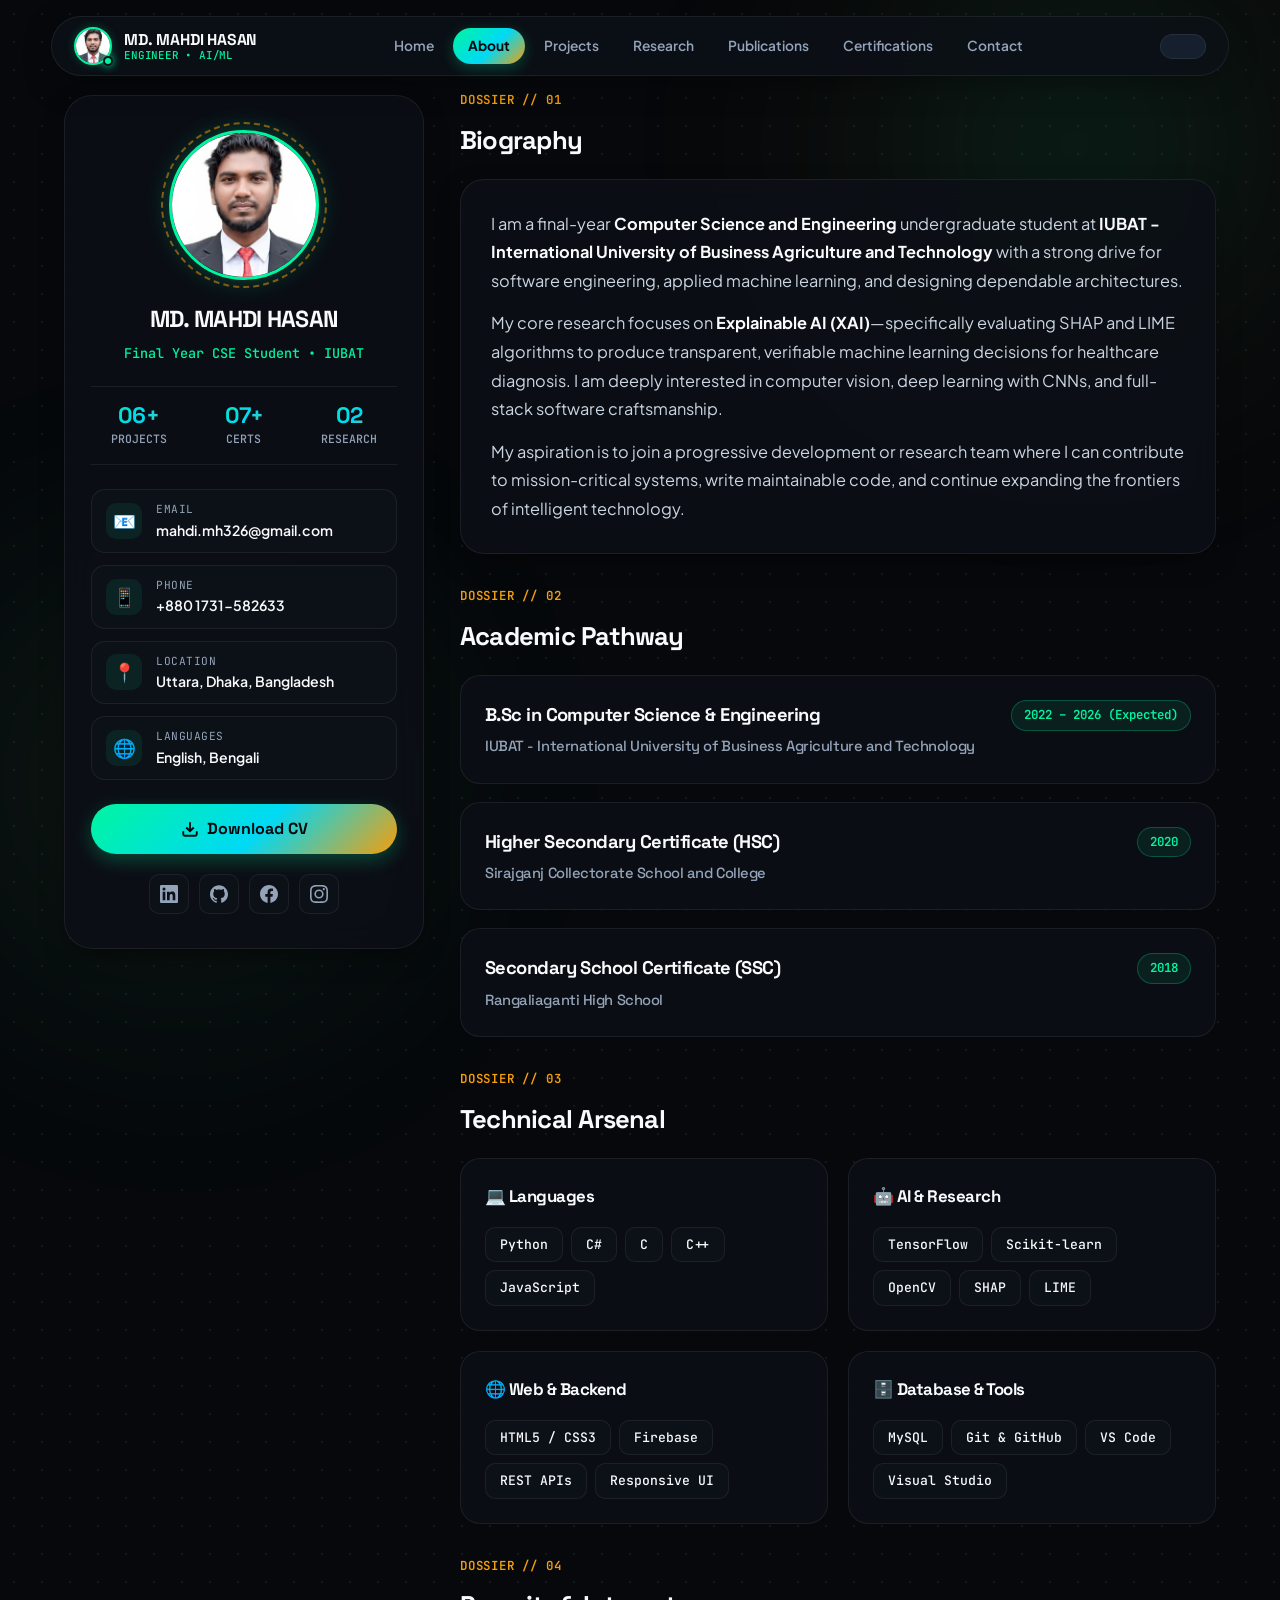
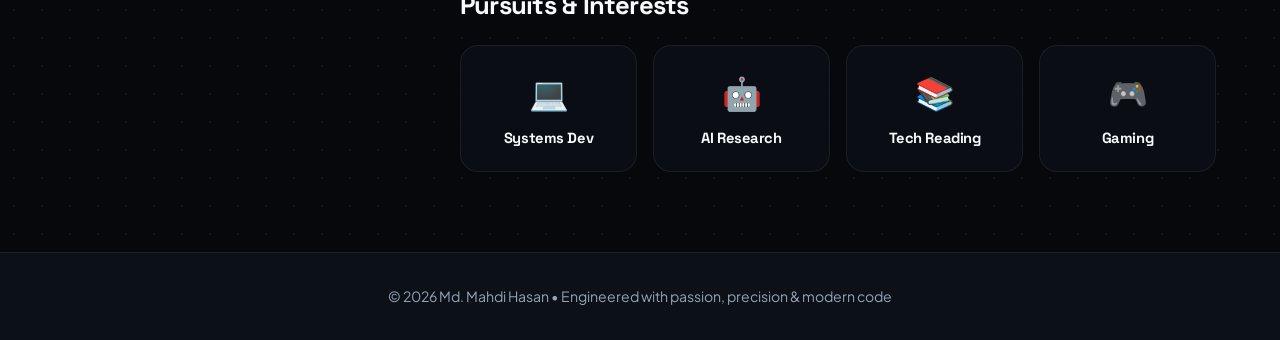
==== commit 1910d985: "Complete unique portfolio redesign with Cyber Emerald and Solar Amber Bento architecture" ====
--- a/about.html
+++ b/about.html
@@ -4,12 +4,12 @@
     <meta charset="UTF-8">
     <meta name="viewport" content="width=device-width, initial-scale=1.0">
     <title>About | Md. Mahdi Hasan</title>
-    <meta name="description" content="Learn about Md. Mahdi Hasan - Final Year Computer Science & Engineering student at IUBAT, his education, skills, and aspirations.">
+    <meta name="description" content="Biography, education, and technical competencies of Md. Mahdi Hasan - Final Year CSE Student at IUBAT.">
 
     <!-- Google Fonts -->
     <link rel="preconnect" href="https://fonts.googleapis.com">
     <link rel="preconnect" href="https://fonts.gstatic.com" crossorigin>
-    <link href="https://fonts.googleapis.com/css2?family=Plus+Jakarta+Sans:wght@300;400;500;600;700;800&family=Poppins:wght@300;400;500;600;700&display=swap" rel="stylesheet">
+    <link href="https://fonts.googleapis.com/css2?family=JetBrains+Mono:wght@400;500;600&family=Plus+Jakarta+Sans:wght@300;400;500;600;700&family=Space+Grotesk:wght@400;500;600;700;800&display=swap" rel="stylesheet">
 
     <!-- CSS -->
     <link rel="stylesheet" href="css/style.css">
@@ -17,7 +17,7 @@
 </head>
 <body>
 
-<!-- ===== NAVBAR ===== -->
+<!-- ===== FLOATING PILL DOCK NAVBAR ===== -->
 <header>
     <nav class="navbar">
         <div class="logo" id="logoBtn" title="Click to view full photo">
@@ -27,7 +27,7 @@
             </div>
             <div class="logo-text">
                 MD. MAHDI HASAN
-                <span>CSE Student &bull; AI/ML</span>
+                <span>ENGINEER &bull; AI/ML</span>
             </div>
         </div>
 
@@ -60,7 +60,7 @@
 <section class="about-page">
     <div class="about-wrapper">
         
-        <!-- LEFT SIDEBAR -->
+        <!-- LEFT SIDEBAR DOSSIER -->
         <aside class="about-sidebar">
             <div class="profile-card">
                 <div class="profile-image">
@@ -68,19 +68,19 @@
                     <div class="profile-ring"></div>
                 </div>
                 <h2>MD. MAHDI HASAN</h2>
-                <p class="profile-title">Final Year CSE Student @ IUBAT</p>
+                <p class="profile-title">Final Year CSE Student &bull; IUBAT</p>
                 
                 <div class="profile-stats">
                     <div class="stat">
-                        <h4>6+</h4>
+                        <h4>06+</h4>
                         <p>Projects</p>
                     </div>
                     <div class="stat">
-                        <h4>7+</h4>
-                        <p>Certifications</p>
+                        <h4>07+</h4>
+                        <p>Certs</p>
                     </div>
                     <div class="stat">
-                        <h4>2</h4>
+                        <h4>02</h4>
                         <p>Research</p>
                     </div>
                 </div>
@@ -122,16 +122,16 @@
                 </a>
 
                 <div class="social-links">
-                    <a href="https://www.linkedin.com/in/md-mahdi-hasan" target="_blank" rel="noopener noreferrer" class="social-btn linkedin" title="LinkedIn">
+                    <a href="https://www.linkedin.com/in/md-mahdi-hasan" target="_blank" rel="noopener noreferrer" class="social-btn" title="LinkedIn">
                         <svg viewBox="0 0 24 24" fill="currentColor"><path d="M20.447 20.452h-3.554v-5.569c0-1.328-.027-3.037-1.852-3.037-1.853 0-2.136 1.445-2.136 2.939v5.667H9.351V9h3.414v1.561h.046c.477-.9 1.637-1.85 3.37-1.85 3.601 0 4.267 2.37 4.267 5.455v6.286zM5.337 7.433a2.062 2.062 0 0 1-2.063-2.065 2.064 2.064 0 1 1 2.063 2.065zm1.782 13.019H3.555V9h3.564v11.452zM22.225 0H1.771C.792 0 0 .774 0 1.729v20.542C0 23.227.792 24 1.771 24h20.451C23.2 24 24 23.227 24 22.271V1.729C24 .774 23.2 0 22.222 0h.003z"/></svg>
                     </a>
-                    <a href="https://github.com/mahdi-mh326" target="_blank" rel="noopener noreferrer" class="social-btn github" title="GitHub">
+                    <a href="https://github.com/mahdi-mh326" target="_blank" rel="noopener noreferrer" class="social-btn" title="GitHub">
                         <svg viewBox="0 0 24 24" fill="currentColor"><path d="M12 .297c-6.63 0-12 5.373-12 12 0 5.303 3.438 9.8 8.205 11.385.6.113.82-.258.82-.577 0-.285-.01-1.04-.015-2.04-3.338.724-4.042-1.61-4.042-1.61C4.422 18.07 3.633 17.7 3.633 17.7c-1.087-.744.084-.729.084-.729 1.205.084 1.838 1.236 1.838 1.236 1.07 1.835 2.809 1.305 3.495.998.108-.776.417-1.305.76-1.605-2.665-.3-5.466-1.332-5.466-5.93 0-1.31.465-2.38 1.235-3.22-.135-.303-.54-1.523.105-3.176 0 0 1.005-.322 3.3 1.23.96-.267 1.98-.399 3-.405 1.02.006 2.04.138 3 .405 2.28-1.552 3.285-1.23 3.285-1.23.645 1.653.24 2.873.12 3.176.765.84 1.23 1.91 1.23 3.22 0 4.61-2.805 5.625-5.475 5.92.42.36.81 1.096.81 2.22 0 1.606-.015 2.896-.015 3.286 0 .315.21.69.825.57C20.565 22.092 24 17.592 24 12.297c0-6.627-5.373-12-12-12"/></svg>
                     </a>
-                    <a href="https://www.facebook.com/rowdy.mahdi" target="_blank" rel="noopener noreferrer" class="social-btn facebook" title="Facebook">
+                    <a href="https://www.facebook.com/rowdy.mahdi" target="_blank" rel="noopener noreferrer" class="social-btn" title="Facebook">
                         <svg viewBox="0 0 24 24" fill="currentColor"><path d="M24 12.073c0-6.627-5.373-12-12-12s-12 5.373-12 12c0 5.99 4.388 10.954 10.125 11.854v-8.385H7.078v-3.47h3.047V9.43c0-3.007 1.792-4.669 4.533-4.669 1.312 0 2.686.235 2.686.235v2.953H15.83c-1.491 0-1.956.925-1.956 1.874v2.25h3.328l-.532 3.47h-2.796v8.385C19.612 23.027 24 18.062 24 12.073z"/></svg>
                     </a>
-                    <a href="https://www.instagram.com/rowdy.mahdi" target="_blank" rel="noopener noreferrer" class="social-btn instagram" title="Instagram">
+                    <a href="https://www.instagram.com/rowdy.mahdi" target="_blank" rel="noopener noreferrer" class="social-btn" title="Instagram">
                         <svg viewBox="0 0 24 24" fill="currentColor"><path d="M12 2.163c3.204 0 3.584.012 4.85.07 3.252.148 4.771 1.691 4.919 4.919.058 1.265.069 1.645.069 4.849 0 3.205-.012 3.584-.069 4.849-.149 3.225-1.664 4.771-4.919 4.919-1.266.058-1.644.07-4.85.07-3.204 0-3.584-.012-4.849-.07-3.26-.149-4.771-1.699-4.919-4.92-.058-1.265-.07-1.644-.07-4.849 0-3.204.013-3.583.07-4.849.149-3.227 1.664-4.771 4.919-4.919 1.266-.057 1.645-.069 4.849-.069zM12 0C8.741 0 8.333.014 7.053.072 2.695.272.273 2.69.073 7.052.014 8.333 0 8.741 0 12c0 3.259.014 3.668.072 4.948.2 4.358 2.618 6.78 6.98 6.98C8.333 23.986 8.741 24 12 24c3.259 0 3.668-.014 4.948-.072 4.354-.2 6.782-2.618 6.979-6.98.059-1.28.073-1.689.073-4.948 0-3.259-.014-3.667-.072-4.947-.196-4.354-2.617-6.78-6.979-6.98C15.668.014 15.259 0 12 0zm0 5.838a6.162 6.162 0 1 0 0 12.324 6.162 6.162 0 0 0 0-12.324zM12 16a4 4 0 1 1 0-8 4 4 0 0 1 0 8zm6.406-11.845a1.44 1.44 0 1 0 0 2.881 1.44 1.44 0 0 0 0-2.881z"/></svg>
                     </a>
                 </div>
@@ -141,27 +141,28 @@
         <!-- RIGHT CONTENT -->
         <main class="about-content">
             
-            <!-- ABOUT ME -->
-            <div class="content-section">
-                <h2 class="section-title">About Me</h2>
+            <!-- BIOGRAPHY -->
+            <div class="content-section">
+                <span class="section-label">DOSSIER // 01</span>
+                <h2 class="section-title">Biography</h2>
                 <div class="section-card">
                     <p>
-                        I am a final-year <strong>Computer Science and Engineering</strong> student at 
-                        <strong>IUBAT - International University of Business Agriculture and Technology</strong> with a focused ambition in software engineering, machine learning, 
-                        and building robust software systems.
+                        I am a final-year <strong>Computer Science and Engineering</strong> undergraduate student at 
+                        <strong>IUBAT - International University of Business Agriculture and Technology</strong> with a strong drive for software engineering, applied machine learning, and designing dependable architectures.
                     </p>
                     <p>
-                        Currently, I am conducting research on <strong>Explainable Artificial Intelligence (XAI)</strong> to make machine learning predictions transparent and accountable in healthcare recommendations. I enjoy exploring emerging technologies, designing clean architectures, and continuously improving my problem-solving capabilities.
+                        My core research focuses on <strong>Explainable AI (XAI)</strong>—specifically evaluating SHAP and LIME algorithms to produce transparent, verifiable machine learning decisions for healthcare diagnosis. I am deeply interested in computer vision, deep learning with CNNs, and full-stack software craftsmanship.
                     </p>
                     <p>
-                        My objective is to join an agile engineering team where I can contribute to meaningful software products, write clean code, and develop innovative solutions that make a real difference.
+                        My aspiration is to join a progressive development or research team where I can contribute to mission-critical systems, write maintainable code, and continue expanding the frontiers of intelligent technology.
                     </p>
                 </div>
             </div>
 
             <!-- EDUCATION -->
             <div class="content-section">
-                <h2 class="section-title">Education</h2>
+                <span class="section-label">DOSSIER // 02</span>
+                <h2 class="section-title">Academic Pathway</h2>
                 
                 <div class="education-list">
                     <div class="education-item">
@@ -196,13 +197,14 @@
                 </div>
             </div>
 
-            <!-- TECHNICAL SKILLS -->
-            <div class="content-section">
-                <h2 class="section-title">Technical Expertise</h2>
+            <!-- TECHNICAL ARSENAL -->
+            <div class="content-section">
+                <span class="section-label">DOSSIER // 03</span>
+                <h2 class="section-title">Technical Arsenal</h2>
                 
                 <div class="skills-grid">
                     <div class="skill-group">
-                        <h3>💻 Programming Languages</h3>
+                        <h3>💻 Languages</h3>
                         <div class="skill-pills">
                             <span>Python</span>
                             <span>C#</span>
@@ -213,13 +215,23 @@
                     </div>
 
                     <div class="skill-group">
-                        <h3>🌐 Web Development</h3>
-                        <div class="skill-pills">
-                            <span>HTML5</span>
-                            <span>CSS3</span>
-                            <span>JavaScript (ES6+)</span>
+                        <h3>🤖 AI &amp; Research</h3>
+                        <div class="skill-pills">
+                            <span>TensorFlow</span>
+                            <span>Scikit-learn</span>
+                            <span>OpenCV</span>
+                            <span>SHAP</span>
+                            <span>LIME</span>
+                        </div>
+                    </div>
+
+                    <div class="skill-group">
+                        <h3>🌐 Web &amp; Backend</h3>
+                        <div class="skill-pills">
+                            <span>HTML5 / CSS3</span>
                             <span>Firebase</span>
-                            <span>Responsive Design</span>
+                            <span>REST APIs</span>
+                            <span>Responsive UI</span>
                         </div>
                     </div>
 
@@ -228,31 +240,21 @@
                         <div class="skill-pills">
                             <span>MySQL</span>
                             <span>Git &amp; GitHub</span>
+                            <span>VS Code</span>
                             <span>Visual Studio</span>
-                            <span>VS Code</span>
-                        </div>
-                    </div>
-
-                    <div class="skill-group">
-                        <h3>🤖 Machine Learning &amp; AI</h3>
-                        <div class="skill-pills">
-                            <span>Scikit-Learn</span>
-                            <span>TensorFlow</span>
-                            <span>OpenCV</span>
-                            <span>SHAP / LIME</span>
-                            <span>Explainable AI</span>
-                        </div>
-                    </div>
-                </div>
-            </div>
-
-            <!-- INTERESTS -->
-            <div class="content-section">
-                <h2 class="section-title">Interests &amp; Hobbies</h2>
+                        </div>
+                    </div>
+                </div>
+            </div>
+
+            <!-- PURSUITS -->
+            <div class="content-section">
+                <span class="section-label">DOSSIER // 04</span>
+                <h2 class="section-title">Pursuits &amp; Interests</h2>
                 <div class="interests-grid">
                     <div class="interest-card">
                         <span class="interest-icon">💻</span>
-                        <h4>Software Dev</h4>
+                        <h4>Systems Dev</h4>
                     </div>
                     <div class="interest-card">
                         <span class="interest-icon">🤖</span>
@@ -275,7 +277,7 @@
 
 <!-- ===== FOOTER ===== -->
 <footer>
-    <p>&copy; 2026 Md. Mahdi Hasan | Built with passion &amp; modern engineering</p>
+    <p>&copy; 2026 Md. Mahdi Hasan &bull; Engineered with passion, precision &amp; modern code</p>
 </footer>
 
 <!-- Full size photo overlay -->
--- a/css/style.css
+++ b/css/style.css
@@ -1,76 +1,82 @@
-/* ===== MODERN DESIGN SYSTEM & VARIABLES ===== */
-@import url('https://fonts.googleapis.com/css2?family=Plus+Jakarta+Sans:wght@300;400;500;600;700;800&family=Poppins:wght@300;400;500;600;700&display=swap');
+/* ===== BENTO LUXE DESIGN SYSTEM & VARIABLES ===== */
+@import url('https://fonts.googleapis.com/css2?family=JetBrains+Mono:wght@400;500;600&family=Plus+Jakarta+Sans:wght@300;400;500;600;700&family=Space+Grotesk:wght@400;500;600;700;800&display=swap');
 
 :root {
-    --font-main: 'Plus Jakarta Sans', 'Poppins', -apple-system, BlinkMacSystemFont, sans-serif;
-
-    /* Dark Mode (Default) */
-    --bg-base: #090d16;
-    --bg-surface: #0f172a;
-    --bg-surface-elevated: #162036;
-    --bg-card: rgba(17, 26, 46, 0.75);
-    --bg-card-hover: rgba(23, 34, 60, 0.9);
-
-    --border-subtle: rgba(255, 255, 255, 0.08);
-    --border-hover: rgba(99, 102, 241, 0.45);
-    --border-focus: #6366f1;
+    --font-heading: 'Space Grotesk', -apple-system, sans-serif;
+    --font-body: 'Plus Jakarta Sans', -apple-system, sans-serif;
+    --font-mono: 'JetBrains Mono', monospace;
+
+    /* Dark Mode (Default) - Deep Obsidian & Cyber Emerald / Solar Amber */
+    --bg-base: #06080b;
+    --bg-surface: #0c1017;
+    --bg-surface-elevated: #131822;
+    --bg-card: rgba(12, 16, 23, 0.85);
+    --bg-card-hover: rgba(19, 26, 38, 0.95);
+
+    --border-subtle: rgba(255, 255, 255, 0.07);
+    --border-hover: rgba(0, 245, 160, 0.4);
+    --border-active: #00f5a0;
 
     --text-primary: #f8fafc;
     --text-secondary: #cbd5e1;
     --text-muted: #94a3b8;
-    --text-inverse: #090d16;
-
-    /* Smart Eye-catching Accent Gradients */
-    --accent-primary: #6366f1;
-    --accent-secondary: #06b6d4;
-    --accent-gradient: linear-gradient(135deg, #6366f1 0%, #06b6d4 100%);
-    --accent-gradient-hover: linear-gradient(135deg, #4f46e5 0%, #0891b2 100%);
-    --accent-glow: rgba(99, 102, 241, 0.28);
-    --accent-glow-strong: rgba(6, 182, 212, 0.38);
-
-    --badge-bg: rgba(99, 102, 241, 0.12);
-    --badge-text: #818cf8;
-    --badge-border: rgba(99, 102, 241, 0.28);
-
-    --nav-bg: rgba(9, 13, 22, 0.88);
-    --card-shadow: 0 10px 30px -10px rgba(0, 0, 0, 0.5);
-    --card-shadow-hover: 0 20px 40px -12px rgba(99, 102, 241, 0.22);
+    --text-inverse: #06080b;
+
+    /* Distinctive Brand Accents */
+    --accent-emerald: #00f5a0;
+    --accent-amber: #f59e0b;
+    --accent-cyan: #00d9f5;
+
+    --accent-gradient: linear-gradient(135deg, #00f5a0 0%, #00d9f5 55%, #f59e0b 100%);
+    --accent-gradient-hover: linear-gradient(135deg, #00e092 0%, #00c4dd 55%, #d97706 100%);
+    --accent-glow: rgba(0, 245, 160, 0.25);
+    --accent-glow-amber: rgba(245, 158, 11, 0.2);
+
+    --badge-bg: rgba(0, 245, 160, 0.08);
+    --badge-text: #00f5a0;
+    --badge-border: rgba(0, 245, 160, 0.25);
+
+    --nav-bg: rgba(12, 16, 23, 0.88);
+    --card-shadow: 0 10px 30px -10px rgba(0, 0, 0, 0.6);
+    --card-shadow-hover: 0 20px 40px -10px rgba(0, 245, 160, 0.18);
 
     --transition-smooth: all 0.25s cubic-bezier(0.4, 0, 0.2, 1);
     --transition-bounce: all 0.35s cubic-bezier(0.175, 0.885, 0.32, 1.275);
 }
 
-/* Light Mode */
+/* ===== LIGHT MODE ===== */
 body.light-mode {
-    --bg-base: #f8fafc;
+    --bg-base: #f8faf9;
     --bg-surface: #ffffff;
-    --bg-surface-elevated: #f1f5f9;
-    --bg-card: rgba(255, 255, 255, 0.92);
+    --bg-surface-elevated: #f1f5f3;
+    --bg-card: rgba(255, 255, 255, 0.95);
     --bg-card-hover: #ffffff;
 
-    --border-subtle: rgba(15, 23, 42, 0.08);
-    --border-hover: rgba(79, 70, 229, 0.35);
-    --border-focus: #4f46e5;
-
-    --text-primary: #0f172a;
+    --border-subtle: rgba(6, 26, 18, 0.08);
+    --border-hover: rgba(5, 150, 105, 0.35);
+    --border-active: #059669;
+
+    --text-primary: #061a12;
     --text-secondary: #334155;
     --text-muted: #64748b;
     --text-inverse: #ffffff;
 
-    --accent-primary: #4f46e5;
-    --accent-secondary: #0284c7;
-    --accent-gradient: linear-gradient(135deg, #4f46e5 0%, #0284c7 100%);
-    --accent-gradient-hover: linear-gradient(135deg, #4338ca 0%, #0369a1 100%);
-    --accent-glow: rgba(79, 70, 229, 0.15);
-    --accent-glow-strong: rgba(2, 132, 199, 0.22);
-
-    --badge-bg: rgba(79, 70, 229, 0.08);
-    --badge-text: #4338ca;
-    --badge-border: rgba(79, 70, 229, 0.2);
+    --accent-emerald: #059669;
+    --accent-amber: #d97706;
+    --accent-cyan: #0284c7;
+
+    --accent-gradient: linear-gradient(135deg, #059669 0%, #0284c7 60%, #d97706 100%);
+    --accent-gradient-hover: linear-gradient(135deg, #047857 0%, #0369a1 60%, #b45309 100%);
+    --accent-glow: rgba(5, 150, 105, 0.18);
+    --accent-glow-amber: rgba(217, 119, 6, 0.15);
+
+    --badge-bg: rgba(5, 150, 105, 0.08);
+    --badge-text: #059669;
+    --badge-border: rgba(5, 150, 105, 0.2);
 
     --nav-bg: rgba(255, 255, 255, 0.92);
     --card-shadow: 0 10px 25px -5px rgba(0, 0, 0, 0.05);
-    --card-shadow-hover: 0 20px 35px -10px rgba(79, 70, 229, 0.15);
+    --card-shadow-hover: 0 20px 35px -10px rgba(5, 150, 105, 0.12);
 }
 
 /* ===== RESET & BASE ===== */
@@ -85,7 +91,7 @@
 }
 
 body {
-    font-family: var(--font-main);
+    font-family: var(--font-body);
     background-color: var(--bg-base);
     color: var(--text-secondary);
     line-height: 1.65;
@@ -94,6 +100,14 @@
     min-height: 100vh;
     display: flex;
     flex-direction: column;
+
+    /* Subtle Futuristic Dot Grid Background */
+    background-image: radial-gradient(rgba(255, 255, 255, 0.06) 1px, transparent 1px);
+    background-size: 28px 28px;
+}
+
+body.light-mode {
+    background-image: radial-gradient(rgba(6, 26, 18, 0.05) 1px, transparent 1px);
 }
 
 a {
@@ -107,16 +121,16 @@
     display: block;
 }
 
-/* Background Accent Ambient Glow */
+/* Ambient Radial Glows */
 body::before {
     content: '';
     position: fixed;
-    top: -200px;
-    right: -150px;
+    top: -180px;
+    right: -120px;
     width: 650px;
     height: 650px;
-    background: radial-gradient(circle, rgba(99, 102, 241, 0.14) 0%, rgba(6, 182, 212, 0.05) 50%, transparent 70%);
-    filter: blur(90px);
+    background: radial-gradient(circle, rgba(0, 245, 160, 0.12) 0%, rgba(245, 158, 11, 0.04) 50%, transparent 70%);
+    filter: blur(100px);
     z-index: -1;
     pointer-events: none;
 }
@@ -124,35 +138,38 @@
 body::after {
     content: '';
     position: fixed;
-    bottom: -200px;
-    left: -150px;
+    bottom: -180px;
+    left: -120px;
     width: 600px;
     height: 600px;
-    background: radial-gradient(circle, rgba(6, 182, 212, 0.12) 0%, rgba(99, 102, 241, 0.04) 50%, transparent 70%);
-    filter: blur(90px);
+    background: radial-gradient(circle, rgba(245, 158, 11, 0.08) 0%, rgba(0, 245, 160, 0.05) 50%, transparent 70%);
+    filter: blur(100px);
     z-index: -1;
     pointer-events: none;
 }
 
-/* ===== HEADER & NAVBAR ===== */
+/* ===== FLOATING PILL DOCK NAVBAR ===== */
 header {
     position: sticky;
-    top: 0;
+    top: 16px;
     z-index: 1000;
     width: 100%;
+    padding: 0 4%;
 }
 
 .navbar {
     display: flex;
     justify-content: space-between;
     align-items: center;
-    padding: 14px 6%;
-    max-width: 1350px;
+    padding: 10px 22px;
+    max-width: 1250px;
     margin: 0 auto;
     background: var(--nav-bg);
-    backdrop-filter: blur(16px);
-    -webkit-backdrop-filter: blur(16px);
-    border-bottom: 1px solid var(--border-subtle);
+    backdrop-filter: blur(20px);
+    -webkit-backdrop-filter: blur(20px);
+    border: 1px solid var(--border-subtle);
+    border-radius: 9999px;
+    box-shadow: 0 10px 35px -10px rgba(0, 0, 0, 0.5);
     transition: var(--transition-smooth);
 }
 
@@ -165,50 +182,52 @@
 
 .logo-avatar-wrap {
     position: relative;
-    width: 42px;
-    height: 42px;
+    width: 38px;
+    height: 38px;
     flex-shrink: 0;
 }
 
 .logo img {
-    width: 42px;
-    height: 42px;
+    width: 38px;
+    height: 38px;
     border-radius: 50%;
     object-fit: cover;
-    border: 2px solid var(--accent-primary);
-    box-shadow: 0 0 12px var(--accent-glow);
+    border: 2px solid var(--accent-emerald);
+    box-shadow: 0 0 10px var(--accent-glow);
     transition: var(--transition-bounce);
 }
 
 .logo:hover img {
-    transform: scale(1.08);
-    box-shadow: 0 0 18px var(--accent-glow-strong);
+    transform: scale(1.08) rotate(5deg);
+    box-shadow: 0 0 16px var(--accent-glow);
 }
 
 .status-dot {
     position: absolute;
-    bottom: 0;
-    right: 0;
-    width: 11px;
-    height: 11px;
-    background: #10b981;
+    bottom: -1px;
+    right: -1px;
+    width: 10px;
+    height: 10px;
+    background: #00f5a0;
     border-radius: 50%;
     border: 2px solid var(--bg-surface);
-    box-shadow: 0 0 8px #10b981;
+    box-shadow: 0 0 8px #00f5a0;
 }
 
 .logo-text {
-    font-size: 1.05rem;
+    font-family: var(--font-heading);
+    font-size: 0.98rem;
     font-weight: 700;
     color: var(--text-primary);
-    letter-spacing: -0.3px;
+    letter-spacing: -0.2px;
     display: flex;
     flex-direction: column;
-    line-height: 1.2;
+    line-height: 1.15;
 }
 
 .logo-text span {
-    font-size: 0.72rem;
+    font-family: var(--font-mono);
+    font-size: 0.68rem;
     font-weight: 500;
     color: var(--badge-text);
 }
@@ -219,16 +238,12 @@
     align-items: center;
     list-style: none;
     gap: 4px;
-    background: var(--bg-surface);
-    padding: 5px 8px;
-    border-radius: 9999px;
-    border: 1px solid var(--border-subtle);
 }
 
 .nav-links li a {
-    padding: 7px 14px;
-    font-size: 0.88rem;
-    font-weight: 500;
+    padding: 7px 15px;
+    font-size: 0.86rem;
+    font-weight: 600;
     color: var(--text-muted);
     border-radius: 9999px;
     transition: var(--transition-smooth);
@@ -238,7 +253,7 @@
 
 .nav-links li a:hover {
     color: var(--text-primary);
-    background: rgba(255, 255, 255, 0.06);
+    background: rgba(255, 255, 255, 0.05);
 }
 
 body.light-mode .nav-links li a:hover {
@@ -246,10 +261,14 @@
 }
 
 .nav-links li a.active {
-    color: #ffffff;
+    color: #06080b;
     background: var(--accent-gradient);
     box-shadow: 0 4px 14px var(--accent-glow);
-    font-weight: 600;
+    font-weight: 700;
+}
+
+body.light-mode .nav-links li a.active {
+    color: #ffffff;
 }
 
 .nav-actions {
@@ -258,17 +277,17 @@
     gap: 12px;
 }
 
-/* Mobile Menu Toggle Button */
+/* Mobile Menu Button */
 .mobile-menu-btn {
     display: none;
     flex-direction: column;
     justify-content: center;
     gap: 5px;
-    width: 40px;
-    height: 40px;
+    width: 38px;
+    height: 38px;
     background: var(--bg-surface);
     border: 1px solid var(--border-subtle);
-    border-radius: 10px;
+    border-radius: 50%;
     padding: 9px;
     cursor: pointer;
     transition: var(--transition-smooth);
@@ -296,38 +315,11 @@
 }
 
 /* Modern Theme Switch */
-.theme-toggle-wrap {
-    display: flex;
-    align-items: center;
-}
-
-.theme-toggle-btn {
-    width: 38px;
-    height: 38px;
-    background: var(--bg-surface);
-    border: 1px solid var(--border-subtle);
-    border-radius: 10px;
-    color: var(--text-primary);
-    display: flex;
-    align-items: center;
-    justify-content: center;
-    cursor: pointer;
-    font-size: 1.1rem;
-    transition: var(--transition-bounce);
-}
-
-.theme-toggle-btn:hover {
-    border-color: var(--border-hover);
-    transform: translateY(-2px);
-    box-shadow: 0 4px 12px var(--accent-glow);
-}
-
-/* Keep compatibility with existing switch */
 .switch {
     position: relative;
     display: inline-block;
-    width: 48px;
-    height: 26px;
+    width: 46px;
+    height: 25px;
     margin: 0;
 }
 
@@ -340,11 +332,8 @@
 .slider {
     position: absolute;
     cursor: pointer;
-    top: 0;
-    left: 0;
-    right: 0;
-    bottom: 0;
-    background-color: #1e293b;
+    inset: 0;
+    background-color: #161f2e;
     transition: 0.3s;
     border-radius: 34px;
     border: 1px solid var(--border-subtle);
@@ -361,22 +350,28 @@
     align-items: center;
     justify-content: center;
     gap: 8px;
-    padding: 11px 22px;
-    border-radius: 12px;
-    font-size: 0.95rem;
-    font-weight: 600;
+    padding: 12px 24px;
+    border-radius: 9999px;
+    font-size: 0.92rem;
+    font-weight: 700;
     cursor: pointer;
     background: var(--accent-gradient);
-    color: #ffffff !important;
+    color: #06080b !important;
     border: 1px solid transparent;
     box-shadow: 0 6px 20px var(--accent-glow);
     transition: var(--transition-bounce);
+    font-family: var(--font-heading);
+    letter-spacing: -0.2px;
+}
+
+body.light-mode .btn {
+    color: #ffffff !important;
 }
 
 .btn:hover {
     background: var(--accent-gradient-hover);
-    transform: translateY(-3px);
-    box-shadow: 0 10px 25px var(--accent-glow-strong);
+    transform: translateY(-3px) scale(1.02);
+    box-shadow: 0 10px 28px var(--accent-glow);
 }
 
 .btn.secondary {
@@ -395,42 +390,22 @@
 }
 
 .btn-sm {
-    padding: 7px 15px;
-    font-size: 0.85rem;
-    border-radius: 8px;
+    padding: 7px 16px;
+    font-size: 0.82rem;
+    border-radius: 9999px;
     gap: 6px;
 }
 
-/* ===== HEADINGS & TITLES ===== */
-.section-header {
-    text-align: center;
-    margin-bottom: 45px;
-}
-
-.section-tag {
-    display: inline-flex;
-    align-items: center;
-    gap: 6px;
-    font-size: 0.78rem;
-    font-weight: 700;
-    text-transform: uppercase;
-    letter-spacing: 1.2px;
-    color: var(--badge-text);
-    background: var(--badge-bg);
-    border: 1px solid var(--badge-border);
-    padding: 5px 13px;
-    border-radius: 9999px;
-    margin-bottom: 12px;
-}
-
+/* ===== TYPOGRAPHY & HEADINGS ===== */
 h1, h2, h3, h4 {
+    font-family: var(--font-heading);
     color: var(--text-primary);
     font-weight: 700;
-    letter-spacing: -0.02em;
+    letter-spacing: -0.03em;
 }
 
 h2 {
-    font-size: clamp(1.8rem, 3.5vw, 2.3rem);
+    font-size: clamp(1.9rem, 3.5vw, 2.5rem);
     margin-bottom: 12px;
 }
 
@@ -440,69 +415,92 @@
     -webkit-text-fill-color: transparent;
 }
 
+.section-header {
+    text-align: center;
+    margin-bottom: 45px;
+}
+
+.section-tag {
+    display: inline-flex;
+    align-items: center;
+    gap: 6px;
+    font-family: var(--font-mono);
+    font-size: 0.74rem;
+    font-weight: 600;
+    text-transform: uppercase;
+    letter-spacing: 1px;
+    color: var(--badge-text);
+    background: var(--badge-bg);
+    border: 1px solid var(--badge-border);
+    padding: 4px 13px;
+    border-radius: 9999px;
+    margin-bottom: 12px;
+}
+
 /* ===== HERO SECTION (INDEX) ===== */
 .hero {
     display: flex;
     align-items: center;
     justify-content: space-between;
-    padding: 60px 6% 80px;
-    max-width: 1350px;
+    padding: 60px 5% 70px;
+    max-width: 1280px;
     margin: 0 auto;
-    gap: 50px;
-    min-height: calc(85vh - 75px);
+    gap: 48px;
+    min-height: calc(82vh - 80px);
 }
 
 .hero-content {
-    flex: 1.2;
-}
-
-.status-badge {
+    flex: 1.25;
+}
+
+.terminal-badge {
     display: inline-flex;
     align-items: center;
     gap: 8px;
-    padding: 6px 14px;
+    font-family: var(--font-mono);
+    font-size: 0.82rem;
+    color: var(--badge-text);
     background: var(--badge-bg);
     border: 1px solid var(--badge-border);
-    border-radius: 9999px;
-    font-size: 0.82rem;
-    font-weight: 600;
-    color: var(--badge-text);
-    margin-bottom: 22px;
+    padding: 6px 14px;
+    border-radius: 10px;
+    margin-bottom: 24px;
 }
 
 .pulse-dot {
     width: 8px;
     height: 8px;
-    background: #10b981;
+    background: var(--accent-emerald);
     border-radius: 50%;
-    box-shadow: 0 0 0 0 rgba(16, 185, 129, 0.7);
+    box-shadow: 0 0 0 0 rgba(0, 245, 160, 0.7);
     animation: pulse 2s infinite;
 }
 
 @keyframes pulse {
-    0% { box-shadow: 0 0 0 0 rgba(16, 185, 129, 0.7); }
-    70% { box-shadow: 0 0 0 10px rgba(16, 185, 129, 0); }
-    100% { box-shadow: 0 0 0 0 rgba(16, 185, 129, 0); }
+    0% { box-shadow: 0 0 0 0 rgba(0, 245, 160, 0.7); }
+    70% { box-shadow: 0 0 0 10px rgba(0, 245, 160, 0); }
+    100% { box-shadow: 0 0 0 0 rgba(0, 245, 160, 0); }
 }
 
 .hero-content h1 {
-    font-size: clamp(2.3rem, 4.5vw, 3.6rem);
-    line-height: 1.15;
-    margin-bottom: 14px;
+    font-size: clamp(2.5rem, 4.8vw, 3.9rem);
+    line-height: 1.1;
+    margin-bottom: 18px;
 }
 
 .hero-content h3 {
-    font-size: clamp(1.05rem, 2vw, 1.35rem);
+    font-size: clamp(1.05rem, 1.8vw, 1.3rem);
     font-weight: 500;
     color: var(--text-muted);
-    margin-bottom: 20px;
+    margin-bottom: 22px;
+    line-height: 1.4;
 }
 
 .hero-content p {
     font-size: 1.05rem;
     color: var(--text-secondary);
     max-width: 580px;
-    margin-bottom: 32px;
+    margin-bottom: 34px;
     line-height: 1.7;
 }
 
@@ -511,176 +509,280 @@
     flex-wrap: wrap;
     gap: 16px;
     align-items: center;
-}
-
+    margin-bottom: 34px;
+}
+
+/* Quick Metrics Row */
+.hero-metrics {
+    display: flex;
+    align-items: center;
+    gap: 24px;
+    padding-top: 24px;
+    border-top: 1px solid var(--border-subtle);
+    flex-wrap: wrap;
+}
+
+.metric-chip {
+    display: flex;
+    flex-direction: column;
+}
+
+.metric-chip strong {
+    font-family: var(--font-heading);
+    font-size: 1.35rem;
+    font-weight: 800;
+    color: var(--text-primary);
+    line-height: 1.1;
+}
+
+.metric-chip span {
+    font-size: 0.76rem;
+    color: var(--text-muted);
+    font-weight: 600;
+    text-transform: uppercase;
+    letter-spacing: 0.5px;
+}
+
+/* Hero Right: Bento Terminal Card */
 .hero-image {
-    flex: 0.9;
+    flex: 0.95;
     display: flex;
     justify-content: center;
+}
+
+.bento-profile-card {
+    background: var(--bg-card);
+    border: 1px solid var(--border-subtle);
+    border-radius: 24px;
+    padding: 24px;
+    box-shadow: var(--card-shadow);
+    backdrop-filter: blur(16px);
+    width: 100%;
+    max-width: 380px;
     position: relative;
-}
-
-.hero-image-wrapper {
+    transition: var(--transition-bounce);
+}
+
+.bento-profile-card:hover {
+    border-color: var(--border-hover);
+    transform: translateY(-6px);
+    box-shadow: var(--card-shadow-hover);
+}
+
+.card-topbar {
+    display: flex;
+    align-items: center;
+    justify-content: space-between;
+    padding-bottom: 14px;
+    margin-bottom: 18px;
+    border-bottom: 1px solid var(--border-subtle);
+}
+
+.card-dots {
+    display: flex;
+    gap: 6px;
+}
+
+.card-dots span {
+    width: 10px;
+    height: 10px;
+    border-radius: 50%;
+}
+
+.card-dots span:nth-child(1) { background: #ef4444; }
+.card-dots span:nth-child(2) { background: #f59e0b; }
+.card-dots span:nth-child(3) { background: #10b981; }
+
+.card-label {
+    font-family: var(--font-mono);
+    font-size: 0.75rem;
+    color: var(--text-muted);
+}
+
+.bento-avatar-wrap {
     position: relative;
-    width: 320px;
-    height: 320px;
-}
-
-.hero-image-wrapper::before {
-    content: '';
-    position: absolute;
-    inset: -12px;
-    background: var(--accent-gradient);
-    border-radius: 30px;
-    filter: blur(24px);
-    opacity: 0.45;
-    z-index: 0;
-    transition: var(--transition-smooth);
-}
-
-.hero-image-wrapper:hover::before {
-    opacity: 0.65;
-    filter: blur(30px);
-}
-
-.hero-image img {
-    position: relative;
-    z-index: 1;
+    width: 100%;
+    height: 250px;
+    border-radius: 16px;
+    overflow: hidden;
+    margin-bottom: 18px;
+    border: 1px solid var(--border-subtle);
+}
+
+.bento-avatar-wrap img {
     width: 100%;
     height: 100%;
     object-fit: cover;
-    border-radius: 24px;
-    border: 2px solid var(--border-subtle);
-    box-shadow: var(--card-shadow);
-    transition: var(--transition-bounce);
-}
-
-.hero-image:hover img {
-    transform: translateY(-6px) scale(1.02);
-}
-
-.hero-floating-badge {
+    transition: var(--transition-smooth);
+}
+
+.bento-profile-card:hover .bento-avatar-wrap img {
+    transform: scale(1.04);
+}
+
+.live-badge {
     position: absolute;
-    bottom: -15px;
-    left: -15px;
-    z-index: 2;
+    bottom: 12px;
+    left: 12px;
+    background: rgba(6, 8, 11, 0.85);
+    border: 1px solid var(--border-subtle);
+    padding: 6px 12px;
+    border-radius: 9999px;
+    font-size: 0.78rem;
+    font-weight: 600;
+    color: var(--accent-emerald);
+    display: flex;
+    align-items: center;
+    gap: 6px;
+    backdrop-filter: blur(8px);
+}
+
+/* Code Snippet Box */
+.code-preview-box {
     background: var(--bg-surface);
     border: 1px solid var(--border-subtle);
-    padding: 10px 18px;
-    border-radius: 14px;
-    display: flex;
-    align-items: center;
-    gap: 10px;
-    box-shadow: 0 10px 25px rgba(0, 0, 0, 0.3);
-    backdrop-filter: blur(8px);
-}
-
-.hero-floating-badge .badge-icon {
-    font-size: 1.4rem;
-}
-
-.hero-floating-badge div {
-    display: flex;
-    flex-direction: column;
-}
-
-.hero-floating-badge strong {
-    font-size: 0.9rem;
-    color: var(--text-primary);
-}
-
-.hero-floating-badge span {
-    font-size: 0.75rem;
-    color: var(--text-muted);
-}
-
-/* ===== SKILLS SECTION (INDEX) ===== */
-.skills {
-    padding: 60px 6%;
-    max-width: 1350px;
+    border-radius: 12px;
+    padding: 14px;
+    font-family: var(--font-mono);
+    font-size: 0.8rem;
+    line-height: 1.6;
+    color: var(--text-secondary);
+}
+
+.code-preview-box .keyword { color: #f59e0b; }
+.code-preview-box .string { color: #00f5a0; }
+.code-preview-box .prop { color: #00d9f5; }
+
+/* ===== BENTO MATRIX SECTION (INDEX) ===== */
+.bento-matrix {
+    padding: 40px 5% 70px;
+    max-width: 1280px;
     margin: 0 auto;
     width: 100%;
 }
 
-.skills h2 {
-    text-align: center;
-    margin-bottom: 30px;
-}
-
-.skill-box {
+.bento-grid {
+    display: grid;
+    grid-template-columns: repeat(12, 1fr);
+    gap: 24px;
+}
+
+.bento-tile {
+    background: var(--bg-card);
+    border: 1px solid var(--border-subtle);
+    border-radius: 24px;
+    padding: 28px;
+    box-shadow: var(--card-shadow);
+    backdrop-filter: blur(14px);
+    transition: var(--transition-bounce);
+    display: flex;
+    flex-direction: column;
+    position: relative;
+    overflow: hidden;
+}
+
+.bento-tile:hover {
+    border-color: var(--border-hover);
+    transform: translateY(-5px);
+    box-shadow: var(--card-shadow-hover);
+    background: var(--bg-card-hover);
+}
+
+.bento-tile.col-8 { grid-column: span 8; }
+.bento-tile.col-4 { grid-column: span 4; }
+.bento-tile.col-6 { grid-column: span 6; }
+.bento-tile.col-12 { grid-column: span 12; }
+
+.bento-header {
+    display: flex;
+    align-items: center;
+    justify-content: space-between;
+    margin-bottom: 16px;
+}
+
+.bento-icon {
+    font-size: 1.8rem;
+    width: 48px;
+    height: 48px;
+    border-radius: 14px;
+    background: var(--badge-bg);
+    display: flex;
+    align-items: center;
+    justify-content: center;
+}
+
+.bento-index {
+    font-family: var(--font-mono);
+    font-size: 0.8rem;
+    color: var(--text-muted);
+}
+
+.bento-tile h3 {
+    font-size: 1.35rem;
+    color: var(--text-primary);
+    margin-bottom: 10px;
+}
+
+.bento-tile p {
+    font-size: 0.95rem;
+    color: var(--text-secondary);
+    line-height: 1.65;
+    margin-bottom: 20px;
+    flex-grow: 1;
+}
+
+.tag-cloud {
     display: flex;
     flex-wrap: wrap;
-    justify-content: center;
-    gap: 14px;
-    max-width: 900px;
-    margin: 0 auto;
-}
-
-.skill {
-    display: inline-flex;
-    align-items: center;
     gap: 8px;
-    padding: 10px 20px;
-    background: var(--bg-card);
-    border: 1px solid var(--border-subtle);
-    border-radius: 12px;
-    color: var(--text-primary);
-    font-weight: 600;
-    font-size: 0.95rem;
-    backdrop-filter: blur(8px);
-    transition: var(--transition-bounce);
-    cursor: default;
-}
-
-.skill:hover {
-    border-color: var(--border-hover);
-    transform: translateY(-4px);
-    background: var(--bg-card-hover);
-    box-shadow: 0 8px 20px var(--accent-glow);
+}
+
+.bento-tag {
+    font-family: var(--font-mono);
+    font-size: 0.78rem;
+    font-weight: 500;
+    padding: 5px 12px;
+    border-radius: 8px;
+    background: var(--bg-surface);
     color: var(--badge-text);
-}
-
-/* ===== PREVIEW SECTIONS (INDEX) ===== */
-.projects-preview,
-.research,
-.publications {
-    padding: 60px 6%;
-    max-width: 1350px;
+    border: 1px solid var(--badge-border);
+    transition: var(--transition-smooth);
+}
+
+.bento-tile:hover .bento-tag {
+    background: var(--badge-bg);
+}
+
+/* ===== FEATURED PROJECTS & RESEARCH PREVIEWS ===== */
+.preview-section {
+    padding: 50px 5% 70px;
+    max-width: 1280px;
     margin: 0 auto;
     width: 100%;
 }
 
-.projects-preview h2,
-.research h2,
-.publications h2 {
-    text-align: center;
-    margin-bottom: 36px;
-}
-
-.preview-grid {
+.editorial-grid {
     display: grid;
-    grid-template-columns: repeat(auto-fit, minmax(320px, 1fr));
+    grid-template-columns: repeat(auto-fit, minmax(350px, 1fr));
     gap: 26px;
     margin-bottom: 36px;
 }
 
-.project-card,
-.research-card,
-.publication-card {
+.editorial-card {
     background: var(--bg-card);
     border: 1px solid var(--border-subtle);
-    border-radius: 18px;
-    padding: 28px;
+    border-radius: 24px;
+    padding: 30px;
     display: flex;
     flex-direction: column;
-    backdrop-filter: blur(12px);
-    transition: var(--transition-bounce);
+    box-shadow: var(--card-shadow);
+    backdrop-filter: blur(14px);
     position: relative;
     overflow: hidden;
-}
-
-.project-card::before,
-.research-card::before {
+    transition: var(--transition-bounce);
+}
+
+.editorial-card::before {
     content: '';
     position: absolute;
     top: 0;
@@ -692,53 +794,54 @@
     transition: var(--transition-smooth);
 }
 
-.project-card:hover,
-.research-card:hover {
+.editorial-card:hover {
     border-color: var(--border-hover);
     transform: translateY(-6px);
     box-shadow: var(--card-shadow-hover);
     background: var(--bg-card-hover);
 }
 
-.project-card:hover::before,
-.research-card:hover::before {
+.editorial-card:hover::before {
     opacity: 1;
 }
 
-.project-card h3,
-.research-card h3,
-.publication-card h3 {
-    font-size: 1.25rem;
+.card-number {
+    font-family: var(--font-mono);
+    font-size: 0.85rem;
+    color: var(--accent-amber);
+    font-weight: 600;
     margin-bottom: 12px;
+}
+
+.editorial-card h3 {
+    font-size: 1.3rem;
     color: var(--text-primary);
-}
-
-.project-card p,
-.research-card p,
-.publication-card p {
+    margin-bottom: 12px;
+}
+
+.editorial-card p {
+    font-size: 0.95rem;
     color: var(--text-secondary);
-    font-size: 0.95rem;
-    line-height: 1.6;
-    margin-bottom: 18px;
+    line-height: 1.65;
+    margin-bottom: 22px;
     flex-grow: 1;
 }
 
-.section-center-btn {
-    text-align: center;
-    margin-top: 10px;
+.card-footer {
+    display: flex;
+    align-items: center;
+    justify-content: space-between;
+    padding-top: 18px;
+    border-top: 1px solid var(--border-subtle);
 }
 
 /* ===== CERTIFICATIONS SLIDER (INDEX) ===== */
 .certifications {
-    padding: 60px 6%;
-    max-width: 1350px;
+    padding: 50px 5% 70px;
+    max-width: 1280px;
     margin: 0 auto;
     width: 100%;
     text-align: center;
-}
-
-.certifications h2 {
-    margin-bottom: 36px;
 }
 
 .cert-showcase {
@@ -756,9 +859,7 @@
 
 .cert-slide {
     position: absolute;
-    top: 0;
-    left: 0;
-    width: 100%;
+    inset: 0;
     opacity: 0;
     visibility: hidden;
     transition: opacity 0.5s ease, transform 0.5s ease;
@@ -766,9 +867,9 @@
     background: var(--bg-card);
     border: 1px solid var(--border-subtle);
     padding: 24px;
-    border-radius: 20px;
+    border-radius: 24px;
     box-shadow: var(--card-shadow);
-    backdrop-filter: blur(12px);
+    backdrop-filter: blur(14px);
 }
 
 .cert-slide.active {
@@ -780,7 +881,7 @@
 
 .cert-slide img {
     width: 100%;
-    height: 350px;
+    height: 340px;
     object-fit: contain;
     border-radius: 12px;
     margin-bottom: 18px;
@@ -791,17 +892,16 @@
 
 .cert-slide h4 {
     color: var(--text-primary);
-    font-size: 1.1rem;
+    font-size: 1.12rem;
     font-weight: 600;
 }
 
-/* Slider Controls */
 .slider-controls {
     display: flex;
     align-items: center;
     justify-content: center;
     gap: 16px;
-    margin-bottom: 24px;
+    margin-bottom: 26px;
     position: relative;
     z-index: 5;
 }
@@ -822,9 +922,9 @@
 }
 
 .slider-btn:hover {
-    background: var(--accent-primary);
-    color: #ffffff;
-    border-color: var(--accent-primary);
+    background: var(--accent-emerald);
+    color: #06080b;
+    border-color: var(--accent-emerald);
     transform: scale(1.08);
 }
 
@@ -843,7 +943,7 @@
 }
 
 .slider-dot.active {
-    background: var(--accent-primary);
+    background: var(--accent-emerald);
     width: 24px;
     border-radius: 6px;
 }
@@ -851,11 +951,11 @@
 /* ===== FOOTER ===== */
 footer {
     text-align: center;
-    padding: 30px 6%;
+    padding: 32px 5%;
     background: var(--bg-surface);
     border-top: 1px solid var(--border-subtle);
     margin-top: auto;
-    font-size: 0.9rem;
+    font-size: 0.88rem;
     color: var(--text-muted);
 }
 
@@ -870,12 +970,9 @@
 /* ===== LIGHTBOX PHOTO OVERLAY ===== */
 .photo-overlay {
     position: fixed;
-    top: 0;
-    left: 0;
-    width: 100%;
-    height: 100%;
-    background: rgba(4, 7, 13, 0.88);
-    backdrop-filter: blur(16px);
+    inset: 0;
+    background: rgba(6, 8, 11, 0.92);
+    backdrop-filter: blur(20px);
     display: flex;
     align-items: center;
     justify-content: center;
@@ -893,9 +990,9 @@
 .photo-overlay img {
     max-width: 90%;
     max-height: 85vh;
-    border-radius: 16px;
+    border-radius: 20px;
     border: 2px solid var(--border-hover);
-    box-shadow: 0 25px 50px -12px rgba(0, 0, 0, 0.7);
+    box-shadow: 0 25px 50px -12px rgba(0, 0, 0, 0.8);
 }
 
 .close-btn {
@@ -917,68 +1014,62 @@
 }
 
 .close-btn:hover {
-    background: var(--accent-primary);
-    color: #ffffff;
+    background: var(--accent-emerald);
+    color: #06080b;
     transform: rotate(90deg);
 }
 
 /* ===== PAGE HERO (SUBPAGES) ===== */
 .page-hero {
     text-align: center;
-    padding: 50px 6% 35px;
-    max-width: 1000px;
+    padding: 50px 5% 35px;
+    max-width: 900px;
     margin: 0 auto;
 }
 
 .page-hero h1 {
-    font-size: clamp(2.2rem, 4vw, 3.2rem);
+    font-size: clamp(2.3rem, 4vw, 3.4rem);
     margin-bottom: 12px;
 }
 
 .page-hero p {
-    font-size: 1.1rem;
+    font-size: 1.08rem;
     color: var(--text-muted);
 }
 
-/* ===== RESPONSIVE BREAKPOINTS ===== */
+/* ===== RESPONSIVE ===== */
 @media (max-width: 992px) {
-    .navbar {
-        padding: 12px 5%;
-    }
-
-    .hero {
-        padding: 50px 5% 70px;
-        gap: 40px;
-    }
-
-    .hero-image-wrapper {
-        width: 280px;
-        height: 280px;
-    }
+    .bento-tile.col-8 { grid-column: span 12; }
+    .bento-tile.col-4 { grid-column: span 12; }
+    .bento-tile.col-6 { grid-column: span 12; }
 }
 
 @media (max-width: 820px) {
+    header {
+        top: 10px;
+        padding: 0 3%;
+    }
+
     .mobile-menu-btn {
         display: flex;
     }
 
     .nav-links {
         position: fixed;
-        top: 70px;
-        left: 0;
-        right: 0;
+        top: 65px;
+        left: 20px;
+        right: 20px;
         background: var(--bg-surface);
-        backdrop-filter: blur(20px);
-        -webkit-backdrop-filter: blur(20px);
+        backdrop-filter: blur(24px);
+        -webkit-backdrop-filter: blur(24px);
         flex-direction: column;
         align-items: stretch;
         padding: 20px;
-        border-radius: 0 0 20px 20px;
-        border-top: 1px solid var(--border-subtle);
-        border-bottom: 1px solid var(--border-subtle);
-        box-shadow: 0 20px 40px rgba(0, 0, 0, 0.5);
+        border-radius: 20px;
+        border: 1px solid var(--border-subtle);
+        box-shadow: 0 25px 50px rgba(0, 0, 0, 0.6);
         gap: 6px;
-        transform: translateY(-120%);
+        transform: translateY(-130%);
         opacity: 0;
         visibility: hidden;
         transition: transform 0.35s cubic-bezier(0.4, 0, 0.2, 1), opacity 0.3s ease;
@@ -993,14 +1084,14 @@
 
     .nav-links li a {
         padding: 12px 18px;
-        font-size: 1rem;
-        border-radius: 10px;
+        font-size: 0.95rem;
+        border-radius: 12px;
     }
 
     .hero {
         flex-direction: column-reverse;
         text-align: center;
-        padding: 40px 5% 60px;
+        padding: 40px 4% 50px;
     }
 
     .hero-content p {
@@ -1011,27 +1102,13 @@
         justify-content: center;
     }
 
-    .hero-floating-badge {
-        left: 50%;
-        transform: translateX(-50%);
-        bottom: -15px;
+    .hero-metrics {
+        justify-content: center;
+        gap: 20px;
     }
 }
 
 @media (max-width: 480px) {
-    .hero-image-wrapper {
-        width: 240px;
-        height: 240px;
-    }
-
-    .cert-showcase {
-        min-height: 420px;
-    }
-
-    .cert-slide img {
-        height: 240px;
-    }
-
     .btn {
         width: 100%;
     }
@@ -1040,4 +1117,12 @@
         flex-direction: column;
         width: 100%;
     }
+
+    .bento-profile-card {
+        padding: 18px;
+    }
+
+    .bento-avatar-wrap {
+        height: 220px;
+    }
 }
--- a/css/about.css
+++ b/css/about.css
@@ -1,7 +1,7 @@
-/* ===== ABOUT PAGE LAYOUT ===== */
+/* ===== ABOUT PAGE BENTO DOSSIER ===== */
 .about-page {
-    padding: 40px 6% 80px;
-    max-width: 1350px;
+    padding: 30px 5% 80px;
+    max-width: 1280px;
     margin: 0 auto;
     width: 100%;
 }
@@ -9,24 +9,24 @@
 .about-wrapper {
     display: grid;
     grid-template-columns: 360px 1fr;
-    gap: 40px;
+    gap: 36px;
     align-items: start;
 }
 
-/* ===== LEFT SIDEBAR (PROFILE CARD) ===== */
+/* ===== LEFT SIDEBAR DOSSIER ===== */
 .about-sidebar {
     position: sticky;
-    top: 90px;
+    top: 95px;
 }
 
 .profile-card {
     background: var(--bg-card);
     border: 1px solid var(--border-subtle);
-    border-radius: 24px;
-    padding: 36px 28px;
+    border-radius: 28px;
+    padding: 34px 26px;
     text-align: center;
     box-shadow: var(--card-shadow);
-    backdrop-filter: blur(16px);
+    backdrop-filter: blur(18px);
     transition: var(--transition-bounce);
 }
 
@@ -37,9 +37,9 @@
 
 .profile-image {
     position: relative;
-    width: 160px;
-    height: 160px;
-    margin: 0 auto 22px;
+    width: 150px;
+    height: 150px;
+    margin: 0 auto 20px;
 }
 
 .profile-image img {
@@ -47,25 +47,25 @@
     height: 100%;
     object-fit: cover;
     border-radius: 50%;
-    border: 3px solid var(--accent-primary);
-    box-shadow: 0 0 24px var(--accent-glow-strong);
+    border: 3px solid var(--accent-emerald);
+    box-shadow: 0 0 24px var(--accent-glow);
     transition: var(--transition-bounce);
 }
 
 .profile-image:hover img {
-    transform: scale(1.04);
+    transform: scale(1.05);
 }
 
 .profile-ring {
     position: absolute;
     inset: -8px;
-    border: 2px dashed var(--accent-secondary);
+    border: 2px dashed var(--accent-amber);
     border-radius: 50%;
-    opacity: 0.4;
-    animation: rotateRing 20s linear infinite;
-}
-
-@keyframes rotateRing {
+    opacity: 0.5;
+    animation: rotateDashed 24s linear infinite;
+}
+
+@keyframes rotateDashed {
     from { transform: rotate(0deg); }
     to { transform: rotate(360deg); }
 }
@@ -77,54 +77,57 @@
 }
 
 .profile-title {
+    font-family: var(--font-mono);
     color: var(--badge-text);
-    font-size: 0.92rem;
-    font-weight: 600;
-    margin-bottom: 24px;
-}
-
-/* Profile Stats */
+    font-size: 0.84rem;
+    font-weight: 500;
+    margin-bottom: 22px;
+}
+
+/* Metrics */
 .profile-stats {
     display: grid;
     grid-template-columns: repeat(3, 1fr);
-    gap: 12px;
-    margin-bottom: 26px;
+    gap: 10px;
+    margin-bottom: 24px;
     padding: 16px 0;
     border-top: 1px solid var(--border-subtle);
     border-bottom: 1px solid var(--border-subtle);
 }
 
 .profile-stats .stat h4 {
-    font-size: 1.45rem;
+    font-family: var(--font-heading);
+    font-size: 1.4rem;
     font-weight: 800;
     background: var(--accent-gradient);
     -webkit-background-clip: text;
     -webkit-text-fill-color: transparent;
-    line-height: 1.2;
+    line-height: 1.15;
 }
 
 .profile-stats .stat p {
-    font-size: 0.76rem;
+    font-family: var(--font-mono);
+    font-size: 0.72rem;
     color: var(--text-muted);
     font-weight: 500;
-    margin-top: 2px;
-}
-
-/* Profile Info Rows */
+    text-transform: uppercase;
+}
+
+/* Info Rows */
 .profile-info {
     display: flex;
     flex-direction: column;
-    gap: 14px;
+    gap: 12px;
     text-align: left;
-    margin-bottom: 28px;
+    margin-bottom: 24px;
 }
 
 .info-row {
     display: flex;
     align-items: center;
     gap: 14px;
-    padding: 8px 12px;
-    border-radius: 12px;
+    padding: 10px 14px;
+    border-radius: 14px;
     background: var(--bg-surface);
     border: 1px solid var(--border-subtle);
     transition: var(--transition-smooth);
@@ -136,10 +139,10 @@
 }
 
 .info-row .icon {
-    font-size: 1.2rem;
+    font-size: 1.15rem;
     width: 36px;
     height: 36px;
-    border-radius: 8px;
+    border-radius: 10px;
     background: var(--badge-bg);
     display: flex;
     align-items: center;
@@ -149,10 +152,10 @@
 
 .info-row label {
     display: block;
-    font-size: 0.72rem;
+    font-family: var(--font-mono);
+    font-size: 0.7rem;
     color: var(--text-muted);
     text-transform: uppercase;
-    font-weight: 600;
     letter-spacing: 0.5px;
 }
 
@@ -163,7 +166,6 @@
     word-break: break-word;
 }
 
-/* Download Button */
 .btn-download {
     display: flex;
     align-items: center;
@@ -172,21 +174,26 @@
     width: 100%;
     padding: 12px;
     background: var(--accent-gradient);
-    color: #ffffff !important;
-    font-weight: 600;
-    border-radius: 12px;
+    color: #06080b !important;
+    font-family: var(--font-heading);
+    font-weight: 700;
+    border-radius: 9999px;
     box-shadow: 0 6px 18px var(--accent-glow);
     margin-bottom: 20px;
     transition: var(--transition-bounce);
+}
+
+body.light-mode .btn-download {
+    color: #ffffff !important;
 }
 
 .btn-download:hover {
     background: var(--accent-gradient-hover);
     transform: translateY(-2px);
-    box-shadow: 0 10px 24px var(--accent-glow-strong);
-}
-
-/* Social Links */
+    box-shadow: 0 10px 24px var(--accent-glow);
+}
+
+/* Social buttons */
 .social-links {
     display: flex;
     justify-content: center;
@@ -212,20 +219,17 @@
 }
 
 .social-btn:hover {
-    color: #ffffff;
+    color: #06080b;
+    background: var(--accent-emerald);
+    border-color: var(--accent-emerald);
     transform: translateY(-3px);
 }
-
-.social-btn.linkedin:hover { background: #0a66c2; border-color: #0a66c2; }
-.social-btn.github:hover { background: #24292e; border-color: #404448; }
-.social-btn.facebook:hover { background: #1877f2; border-color: #1877f2; }
-.social-btn.instagram:hover { background: linear-gradient(45deg, #f09433, #e6683c, #dc2743, #cc2366, #bc1888); border-color: transparent; }
 
 /* ===== RIGHT CONTENT ===== */
 .about-content {
     display: flex;
     flex-direction: column;
-    gap: 36px;
+    gap: 32px;
 }
 
 .content-section {
@@ -233,32 +237,28 @@
     flex-direction: column;
 }
 
+.section-label {
+    font-family: var(--font-mono);
+    font-size: 0.78rem;
+    color: var(--accent-amber);
+    font-weight: 600;
+    margin-bottom: 8px;
+    letter-spacing: 0.8px;
+}
+
 .section-title {
-    font-size: 1.55rem;
+    font-size: 1.6rem;
     color: var(--text-primary);
     margin-bottom: 18px;
-    position: relative;
-    padding-bottom: 8px;
-}
-
-.section-title::after {
-    content: '';
-    position: absolute;
-    bottom: 0;
-    left: 0;
-    width: 50px;
-    height: 3px;
-    background: var(--accent-gradient);
-    border-radius: 2px;
 }
 
 .section-card {
     background: var(--bg-card);
     border: 1px solid var(--border-subtle);
-    border-radius: 20px;
-    padding: 28px;
+    border-radius: 24px;
+    padding: 30px;
     box-shadow: var(--card-shadow);
-    backdrop-filter: blur(12px);
+    backdrop-filter: blur(14px);
     transition: var(--transition-smooth);
 }
 
@@ -287,16 +287,15 @@
 .education-item {
     background: var(--bg-card);
     border: 1px solid var(--border-subtle);
-    border-radius: 18px;
+    border-radius: 20px;
     padding: 24px;
-    backdrop-filter: blur(12px);
-    position: relative;
+    backdrop-filter: blur(14px);
     transition: var(--transition-smooth);
 }
 
 .education-item:hover {
     border-color: var(--border-hover);
-    transform: translateX(4px);
+    transform: translateX(5px);
     box-shadow: var(--card-shadow-hover);
 }
 
@@ -304,7 +303,7 @@
     display: flex;
     justify-content: space-between;
     align-items: flex-start;
-    gap: 16px;
+    gap: 14px;
     flex-wrap: wrap;
 }
 
@@ -321,8 +320,9 @@
 }
 
 .edu-year {
-    font-size: 0.8rem;
-    font-weight: 700;
+    font-family: var(--font-mono);
+    font-size: 0.78rem;
+    font-weight: 600;
     color: var(--badge-text);
     background: var(--badge-bg);
     border: 1px solid var(--badge-border);
@@ -331,19 +331,19 @@
     white-space: nowrap;
 }
 
-/* Skills Grid */
+/* Technical Arsenal */
 .skills-grid {
     display: grid;
-    grid-template-columns: repeat(auto-fit, minmax(240px, 1fr));
+    grid-template-columns: repeat(auto-fit, minmax(250px, 1fr));
     gap: 20px;
 }
 
 .skill-group {
     background: var(--bg-card);
     border: 1px solid var(--border-subtle);
-    border-radius: 18px;
-    padding: 22px;
-    backdrop-filter: blur(12px);
+    border-radius: 20px;
+    padding: 24px;
+    backdrop-filter: blur(14px);
     transition: var(--transition-smooth);
 }
 
@@ -368,37 +368,38 @@
 }
 
 .skill-pills span {
+    font-family: var(--font-mono);
     background: var(--bg-surface);
     color: var(--text-primary);
     border: 1px solid var(--border-subtle);
     padding: 6px 14px;
     border-radius: 10px;
-    font-size: 0.86rem;
-    font-weight: 600;
+    font-size: 0.82rem;
+    font-weight: 500;
     transition: var(--transition-bounce);
 }
 
 .skill-pills span:hover {
-    border-color: var(--border-hover);
+    border-color: var(--accent-emerald);
     background: var(--badge-bg);
     color: var(--badge-text);
     transform: translateY(-2px);
 }
 
-/* Interests Grid */
+/* Interests */
 .interests-grid {
     display: grid;
-    grid-template-columns: repeat(auto-fit, minmax(140px, 1fr));
+    grid-template-columns: repeat(auto-fit, minmax(130px, 1fr));
     gap: 16px;
 }
 
 .interest-card {
     background: var(--bg-card);
     border: 1px solid var(--border-subtle);
-    border-radius: 16px;
-    padding: 20px 16px;
+    border-radius: 18px;
+    padding: 20px 14px;
     text-align: center;
-    backdrop-filter: blur(12px);
+    backdrop-filter: blur(14px);
     transition: var(--transition-bounce);
 }
 
@@ -415,11 +416,10 @@
 }
 
 .interest-card h4 {
-    font-size: 0.95rem;
-    color: var(--text-primary);
-}
-
-/* Responsive */
+    font-size: 0.92rem;
+    color: var(--text-primary);
+}
+
 @media (max-width: 960px) {
     .about-wrapper {
         grid-template-columns: 1fr;
@@ -430,7 +430,7 @@
     }
 
     .profile-card {
-        max-width: 550px;
+        max-width: 500px;
         margin: 0 auto;
     }
 }
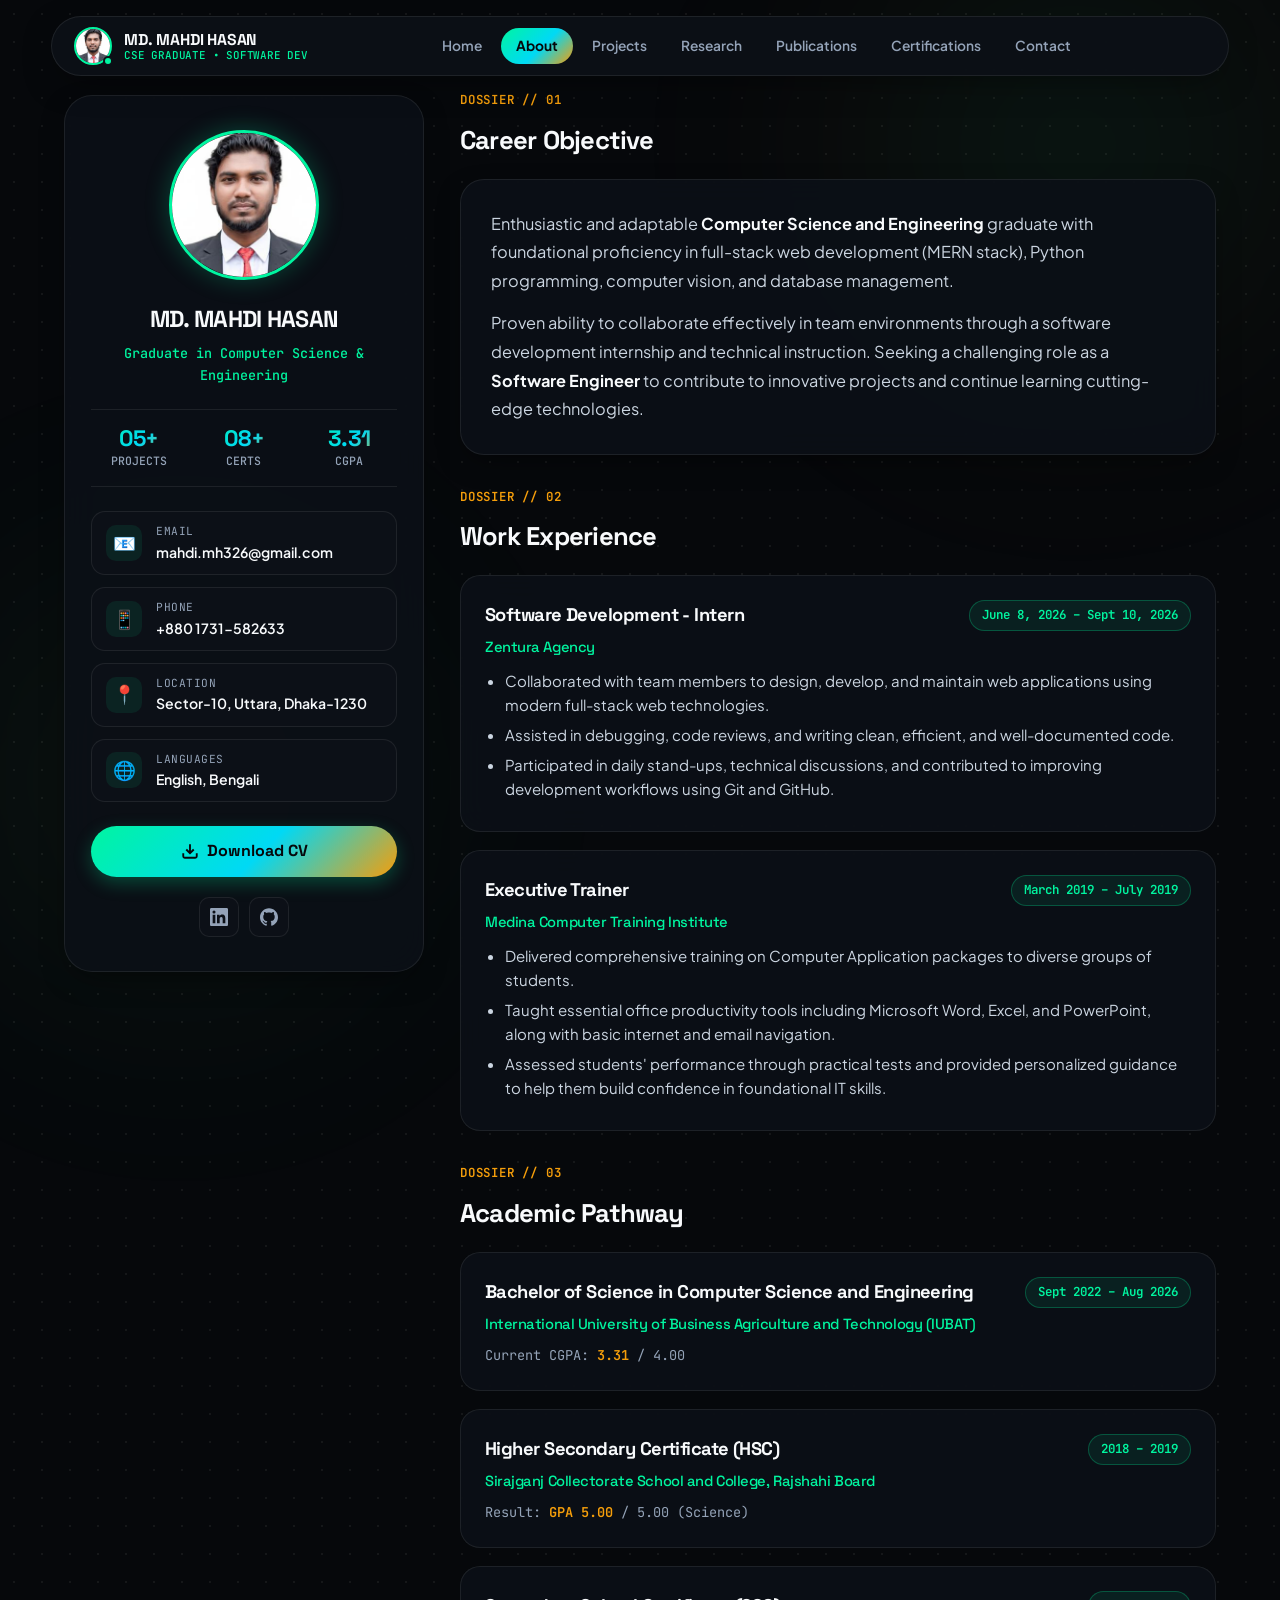
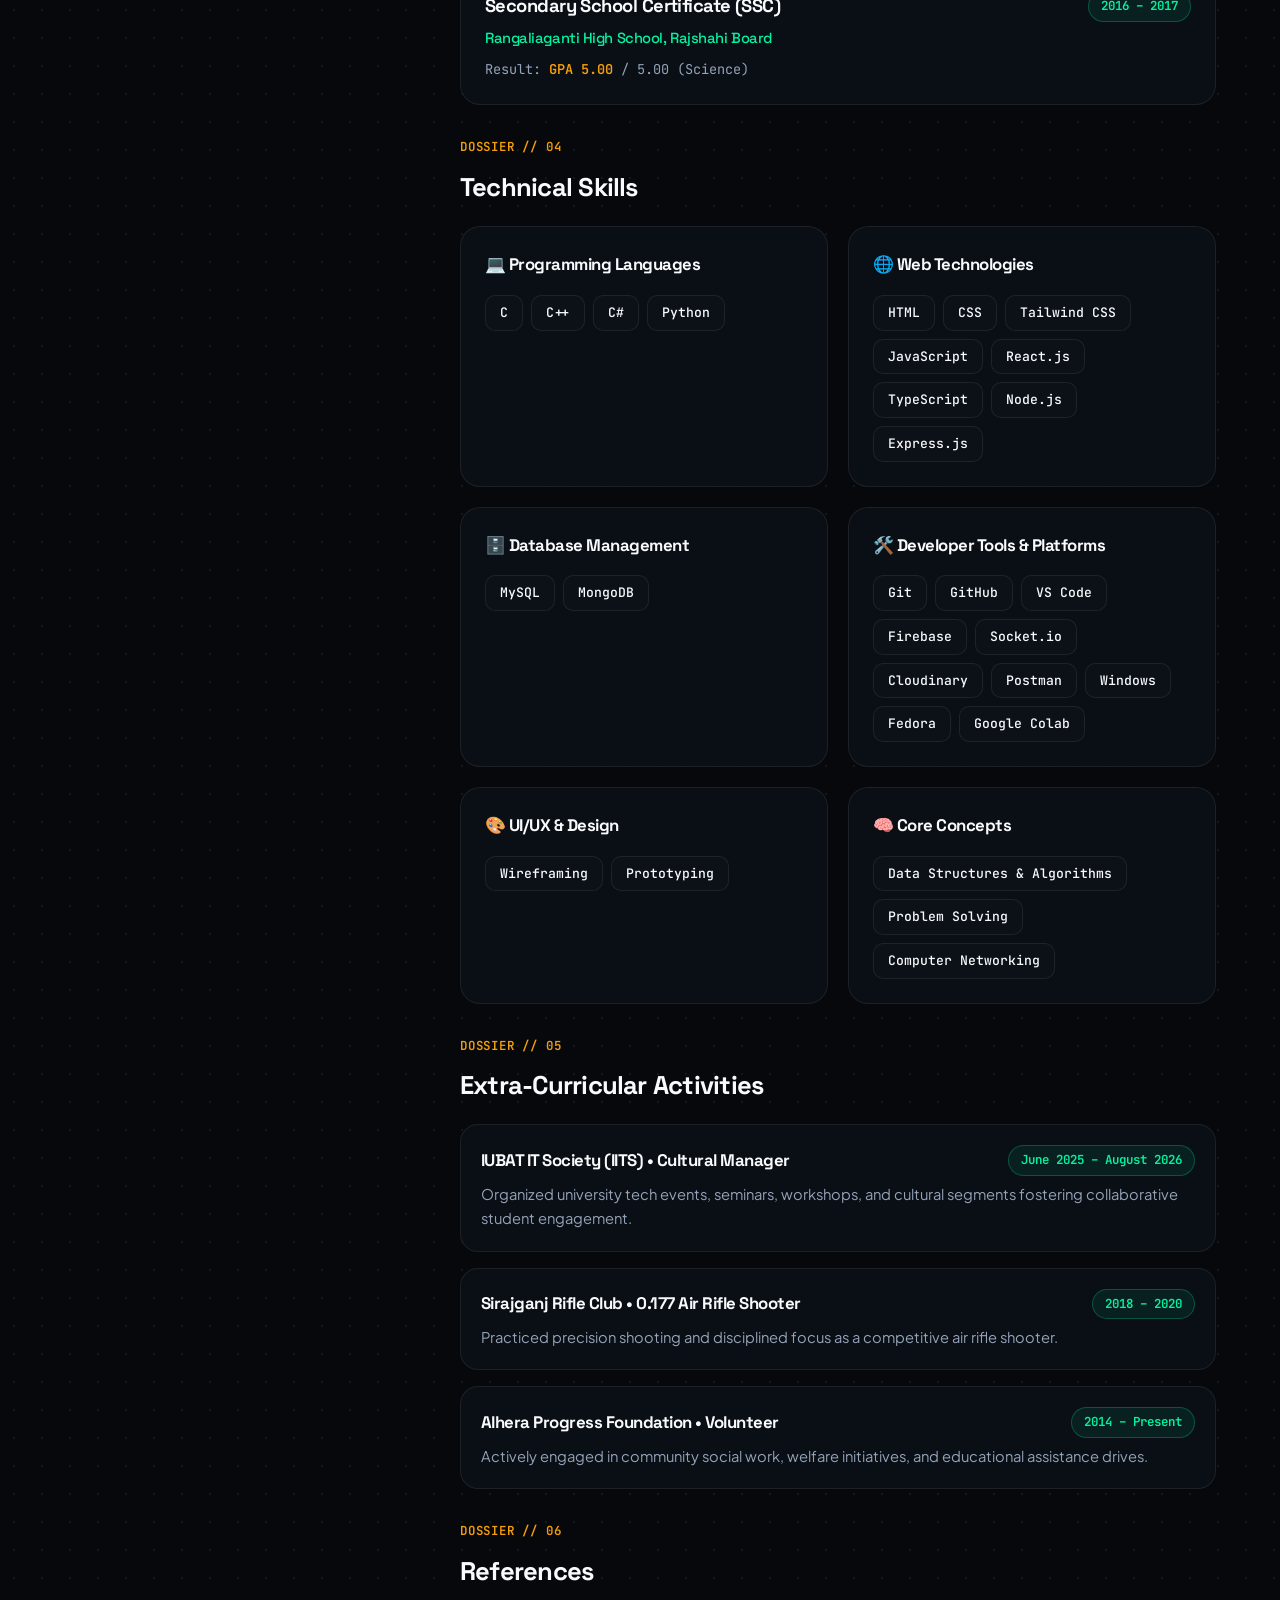
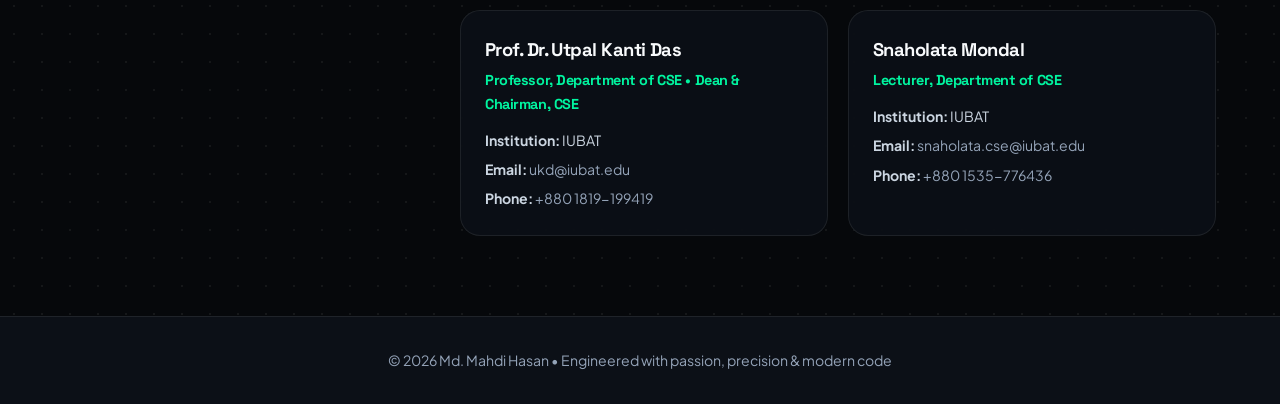
==== commit f913c97b: "Update portfolio with CV data, remove all animations, permanent dark theme" ====
--- a/about.html
+++ b/about.html
@@ -4,7 +4,7 @@
     <meta charset="UTF-8">
     <meta name="viewport" content="width=device-width, initial-scale=1.0">
     <title>About | Md. Mahdi Hasan</title>
-    <meta name="description" content="Biography, education, and technical competencies of Md. Mahdi Hasan - Final Year CSE Student at IUBAT.">
+    <meta name="description" content="Biography, education, experience, and technical competencies of Md. Mahdi Hasan - Graduate in Computer Science & Engineering.">
 
     <!-- Google Fonts -->
     <link rel="preconnect" href="https://fonts.googleapis.com">
@@ -27,7 +27,7 @@
             </div>
             <div class="logo-text">
                 MD. MAHDI HASAN
-                <span>ENGINEER &bull; AI/ML</span>
+                <span>CSE GRADUATE &bull; SOFTWARE DEV</span>
             </div>
         </div>
 
@@ -42,11 +42,6 @@
         </ul>
 
         <div class="nav-actions">
-            <label class="switch" title="Toggle Dark/Light Mode">
-                <input id="themeToggle" type="checkbox" aria-label="Toggle theme" />
-                <span class="slider round"></span>
-            </label>
-
             <button class="mobile-menu-btn" id="mobileMenuBtn" aria-label="Toggle mobile menu">
                 <span></span>
                 <span></span>
@@ -65,23 +60,22 @@
             <div class="profile-card">
                 <div class="profile-image">
                     <img src="images/profile2.jpg" alt="Mahdi Hasan">
-                    <div class="profile-ring"></div>
                 </div>
                 <h2>MD. MAHDI HASAN</h2>
-                <p class="profile-title">Final Year CSE Student &bull; IUBAT</p>
+                <p class="profile-title">Graduate in Computer Science &amp; Engineering</p>
                 
                 <div class="profile-stats">
                     <div class="stat">
-                        <h4>06+</h4>
+                        <h4>05+</h4>
                         <p>Projects</p>
                     </div>
                     <div class="stat">
-                        <h4>07+</h4>
+                        <h4>08+</h4>
                         <p>Certs</p>
                     </div>
                     <div class="stat">
-                        <h4>02</h4>
-                        <p>Research</p>
+                        <h4>3.31</h4>
+                        <p>CGPA</p>
                     </div>
                 </div>
 
@@ -104,7 +98,7 @@
                         <span class="icon">📍</span>
                         <div>
                             <label>Location</label>
-                            <p>Uttara, Dhaka, Bangladesh</p>
+                            <p>Sector-10, Uttara, Dhaka-1230</p>
                         </div>
                     </div>
                     <div class="info-row">
@@ -128,12 +122,6 @@
                     <a href="https://github.com/mahdi-mh326" target="_blank" rel="noopener noreferrer" class="social-btn" title="GitHub">
                         <svg viewBox="0 0 24 24" fill="currentColor"><path d="M12 .297c-6.63 0-12 5.373-12 12 0 5.303 3.438 9.8 8.205 11.385.6.113.82-.258.82-.577 0-.285-.01-1.04-.015-2.04-3.338.724-4.042-1.61-4.042-1.61C4.422 18.07 3.633 17.7 3.633 17.7c-1.087-.744.084-.729.084-.729 1.205.084 1.838 1.236 1.838 1.236 1.07 1.835 2.809 1.305 3.495.998.108-.776.417-1.305.76-1.605-2.665-.3-5.466-1.332-5.466-5.93 0-1.31.465-2.38 1.235-3.22-.135-.303-.54-1.523.105-3.176 0 0 1.005-.322 3.3 1.23.96-.267 1.98-.399 3-.405 1.02.006 2.04.138 3 .405 2.28-1.552 3.285-1.23 3.285-1.23.645 1.653.24 2.873.12 3.176.765.84 1.23 1.91 1.23 3.22 0 4.61-2.805 5.625-5.475 5.92.42.36.81 1.096.81 2.22 0 1.606-.015 2.896-.015 3.286 0 .315.21.69.825.57C20.565 22.092 24 17.592 24 12.297c0-6.627-5.373-12-12-12"/></svg>
                     </a>
-                    <a href="https://www.facebook.com/rowdy.mahdi" target="_blank" rel="noopener noreferrer" class="social-btn" title="Facebook">
-                        <svg viewBox="0 0 24 24" fill="currentColor"><path d="M24 12.073c0-6.627-5.373-12-12-12s-12 5.373-12 12c0 5.99 4.388 10.954 10.125 11.854v-8.385H7.078v-3.47h3.047V9.43c0-3.007 1.792-4.669 4.533-4.669 1.312 0 2.686.235 2.686.235v2.953H15.83c-1.491 0-1.956.925-1.956 1.874v2.25h3.328l-.532 3.47h-2.796v8.385C19.612 23.027 24 18.062 24 12.073z"/></svg>
-                    </a>
-                    <a href="https://www.instagram.com/rowdy.mahdi" target="_blank" rel="noopener noreferrer" class="social-btn" title="Instagram">
-                        <svg viewBox="0 0 24 24" fill="currentColor"><path d="M12 2.163c3.204 0 3.584.012 4.85.07 3.252.148 4.771 1.691 4.919 4.919.058 1.265.069 1.645.069 4.849 0 3.205-.012 3.584-.069 4.849-.149 3.225-1.664 4.771-4.919 4.919-1.266.058-1.644.07-4.85.07-3.204 0-3.584-.012-4.849-.07-3.26-.149-4.771-1.699-4.919-4.92-.058-1.265-.07-1.644-.07-4.849 0-3.204.013-3.583.07-4.849.149-3.227 1.664-4.771 4.919-4.919 1.266-.057 1.645-.069 4.849-.069zM12 0C8.741 0 8.333.014 7.053.072 2.695.272.273 2.69.073 7.052.014 8.333 0 8.741 0 12c0 3.259.014 3.668.072 4.948.2 4.358 2.618 6.78 6.98 6.98C8.333 23.986 8.741 24 12 24c3.259 0 3.668-.014 4.948-.072 4.354-.2 6.782-2.618 6.979-6.98.059-1.28.073-1.689.073-4.948 0-3.259-.014-3.667-.072-4.947-.196-4.354-2.617-6.78-6.979-6.98C15.668.014 15.259 0 12 0zm0 5.838a6.162 6.162 0 1 0 0 12.324 6.162 6.162 0 0 0 0-12.324zM12 16a4 4 0 1 1 0-8 4 4 0 0 1 0 8zm6.406-11.845a1.44 1.44 0 1 0 0 2.881 1.44 1.44 0 0 0 0-2.881z"/></svg>
-                    </a>
                 </div>
             </div>
         </aside>
@@ -141,37 +129,74 @@
         <!-- RIGHT CONTENT -->
         <main class="about-content">
             
-            <!-- BIOGRAPHY -->
+            <!-- BIOGRAPHY / CAREER OBJECTIVE -->
             <div class="content-section">
                 <span class="section-label">DOSSIER // 01</span>
-                <h2 class="section-title">Biography</h2>
+                <h2 class="section-title">Career Objective</h2>
                 <div class="section-card">
                     <p>
-                        I am a final-year <strong>Computer Science and Engineering</strong> undergraduate student at 
-                        <strong>IUBAT - International University of Business Agriculture and Technology</strong> with a strong drive for software engineering, applied machine learning, and designing dependable architectures.
+                        Enthusiastic and adaptable <strong>Computer Science and Engineering</strong> graduate with foundational proficiency in full-stack web development (MERN stack), Python programming, computer vision, and database management.
                     </p>
                     <p>
-                        My core research focuses on <strong>Explainable AI (XAI)</strong>—specifically evaluating SHAP and LIME algorithms to produce transparent, verifiable machine learning decisions for healthcare diagnosis. I am deeply interested in computer vision, deep learning with CNNs, and full-stack software craftsmanship.
+                        Proven ability to collaborate effectively in team environments through a software development internship and technical instruction. Seeking a challenging role as a <strong>Software Engineer</strong> to contribute to innovative projects and continue learning cutting-edge technologies.
                     </p>
-                    <p>
-                        My aspiration is to join a progressive development or research team where I can contribute to mission-critical systems, write maintainable code, and continue expanding the frontiers of intelligent technology.
-                    </p>
+                </div>
+            </div>
+
+            <!-- WORK EXPERIENCE -->
+            <div class="content-section">
+                <span class="section-label">DOSSIER // 02</span>
+                <h2 class="section-title">Work Experience</h2>
+                
+                <div class="experience-list">
+                    <div class="experience-item">
+                        <div class="exp-header">
+                            <div>
+                                <h3>Software Development - Intern</h3>
+                                <h4>Zentura Agency</h4>
+                            </div>
+                            <span class="exp-period">June 8, 2026 &ndash; Sept 10, 2026</span>
+                        </div>
+                        <ul class="exp-details">
+                            <li>Collaborated with team members to design, develop, and maintain web applications using modern full-stack web technologies.</li>
+                            <li>Assisted in debugging, code reviews, and writing clean, efficient, and well-documented code.</li>
+                            <li>Participated in daily stand-ups, technical discussions, and contributed to improving development workflows using Git and GitHub.</li>
+                        </ul>
+                    </div>
+
+                    <div class="experience-item">
+                        <div class="exp-header">
+                            <div>
+                                <h3>Executive Trainer</h3>
+                                <h4>Medina Computer Training Institute</h4>
+                            </div>
+                            <span class="exp-period">March 2019 &ndash; July 2019</span>
+                        </div>
+                        <ul class="exp-details">
+                            <li>Delivered comprehensive training on Computer Application packages to diverse groups of students.</li>
+                            <li>Taught essential office productivity tools including Microsoft Word, Excel, and PowerPoint, along with basic internet and email navigation.</li>
+                            <li>Assessed students' performance through practical tests and provided personalized guidance to help them build confidence in foundational IT skills.</li>
+                        </ul>
+                    </div>
                 </div>
             </div>
 
             <!-- EDUCATION -->
             <div class="content-section">
-                <span class="section-label">DOSSIER // 02</span>
+                <span class="section-label">DOSSIER // 03</span>
                 <h2 class="section-title">Academic Pathway</h2>
                 
                 <div class="education-list">
                     <div class="education-item">
                         <div class="edu-header">
                             <div>
-                                <h3>B.Sc in Computer Science &amp; Engineering</h3>
-                                <h4>IUBAT - International University of Business Agriculture and Technology</h4>
-                            </div>
-                            <span class="edu-year">2022 &ndash; 2026 (Expected)</span>
+                                <h3>Bachelor of Science in Computer Science and Engineering</h3>
+                                <h4>International University of Business Agriculture and Technology (IUBAT)</h4>
+                            </div>
+                            <span class="edu-year">Sept 2022 &ndash; Aug 2026</span>
+                        </div>
+                        <div class="edu-meta">
+                            Current CGPA: <span class="edu-grade">3.31</span> / 4.00
                         </div>
                     </div>
 
@@ -179,9 +204,12 @@
                         <div class="edu-header">
                             <div>
                                 <h3>Higher Secondary Certificate (HSC)</h3>
-                                <h4>Sirajganj Collectorate School and College</h4>
-                            </div>
-                            <span class="edu-year">2020</span>
+                                <h4>Sirajganj Collectorate School and College, Rajshahi Board</h4>
+                            </div>
+                            <span class="edu-year">2018 &ndash; 2019</span>
+                        </div>
+                        <div class="edu-meta">
+                            Result: <span class="edu-grade">GPA 5.00</span> / 5.00 (Science)
                         </div>
                     </div>
 
@@ -189,9 +217,12 @@
                         <div class="edu-header">
                             <div>
                                 <h3>Secondary School Certificate (SSC)</h3>
-                                <h4>Rangaliaganti High School</h4>
-                            </div>
-                            <span class="edu-year">2018</span>
+                                <h4>Rangaliaganti High School, Rajshahi Board</h4>
+                            </div>
+                            <span class="edu-year">2016 &ndash; 2017</span>
+                        </div>
+                        <div class="edu-meta">
+                            Result: <span class="edu-grade">GPA 5.00</span> / 5.00 (Science)
                         </div>
                     </div>
                 </div>
@@ -199,74 +230,133 @@
 
             <!-- TECHNICAL ARSENAL -->
             <div class="content-section">
-                <span class="section-label">DOSSIER // 03</span>
-                <h2 class="section-title">Technical Arsenal</h2>
+                <span class="section-label">DOSSIER // 04</span>
+                <h2 class="section-title">Technical Skills</h2>
                 
                 <div class="skills-grid">
                     <div class="skill-group">
-                        <h3>💻 Languages</h3>
-                        <div class="skill-pills">
-                            <span>Python</span>
-                            <span>C#</span>
+                        <h3>💻 Programming Languages</h3>
+                        <div class="skill-pills">
                             <span>C</span>
                             <span>C++</span>
+                            <span>C#</span>
+                            <span>Python</span>
+                        </div>
+                    </div>
+
+                    <div class="skill-group">
+                        <h3>🌐 Web Technologies</h3>
+                        <div class="skill-pills">
+                            <span>HTML</span>
+                            <span>CSS</span>
+                            <span>Tailwind CSS</span>
                             <span>JavaScript</span>
-                        </div>
-                    </div>
-
-                    <div class="skill-group">
-                        <h3>🤖 AI &amp; Research</h3>
-                        <div class="skill-pills">
-                            <span>TensorFlow</span>
-                            <span>Scikit-learn</span>
-                            <span>OpenCV</span>
-                            <span>SHAP</span>
-                            <span>LIME</span>
-                        </div>
-                    </div>
-
-                    <div class="skill-group">
-                        <h3>🌐 Web &amp; Backend</h3>
-                        <div class="skill-pills">
-                            <span>HTML5 / CSS3</span>
+                            <span>React.js</span>
+                            <span>TypeScript</span>
+                            <span>Node.js</span>
+                            <span>Express.js</span>
+                        </div>
+                    </div>
+
+                    <div class="skill-group">
+                        <h3>🗄️ Database Management</h3>
+                        <div class="skill-pills">
+                            <span>MySQL</span>
+                            <span>MongoDB</span>
+                        </div>
+                    </div>
+
+                    <div class="skill-group">
+                        <h3>🛠️ Developer Tools &amp; Platforms</h3>
+                        <div class="skill-pills">
+                            <span>Git</span>
+                            <span>GitHub</span>
+                            <span>VS Code</span>
                             <span>Firebase</span>
-                            <span>REST APIs</span>
-                            <span>Responsive UI</span>
-                        </div>
-                    </div>
-
-                    <div class="skill-group">
-                        <h3>🗄️ Database &amp; Tools</h3>
-                        <div class="skill-pills">
-                            <span>MySQL</span>
-                            <span>Git &amp; GitHub</span>
-                            <span>VS Code</span>
-                            <span>Visual Studio</span>
-                        </div>
-                    </div>
-                </div>
-            </div>
-
-            <!-- PURSUITS -->
-            <div class="content-section">
-                <span class="section-label">DOSSIER // 04</span>
-                <h2 class="section-title">Pursuits &amp; Interests</h2>
-                <div class="interests-grid">
-                    <div class="interest-card">
-                        <span class="interest-icon">💻</span>
-                        <h4>Systems Dev</h4>
-                    </div>
-                    <div class="interest-card">
-                        <span class="interest-icon">🤖</span>
-                        <h4>AI Research</h4>
-                    </div>
-                    <div class="interest-card">
-                        <span class="interest-icon">📚</span>
-                        <h4>Tech Reading</h4>
-                    </div>
-                    <div class="interest-card">
-                        <span class="interest-icon">🎮</span>
-                        <h4>Gaming</h4>
+                            <span>Socket.io</span>
+                            <span>Cloudinary</span>
+                            <span>Postman</span>
+                            <span>Windows</span>
+                            <span>Fedora</span>
+                            <span>Google Colab</span>
+                        </div>
+                    </div>
+
+                    <div class="skill-group">
+                        <h3>🎨 UI/UX &amp; Design</h3>
+                        <div class="skill-pills">
+                            <span>Wireframing</span>
+                            <span>Prototyping</span>
+                        </div>
+                    </div>
+
+                    <div class="skill-group">
+                        <h3>🧠 Core Concepts</h3>
+                        <div class="skill-pills">
+                            <span>Data Structures &amp; Algorithms</span>
+                            <span>Problem Solving</span>
+                            <span>Computer Networking</span>
+                        </div>
+                    </div>
+                </div>
+            </div>
+
+            <!-- EXTRA-CURRICULAR ACTIVITIES -->
+            <div class="content-section">
+                <span class="section-label">DOSSIER // 05</span>
+                <h2 class="section-title">Extra-Curricular Activities</h2>
+                
+                <div class="activities-list">
+                    <div class="activity-item">
+                        <div class="activity-header">
+                            <h3>IUBAT IT Society (IITS) &bull; Cultural Manager</h3>
+                            <span class="exp-period">June 2025 &ndash; August 2026</span>
+                        </div>
+                        <p>Organized university tech events, seminars, workshops, and cultural segments fostering collaborative student engagement.</p>
+                    </div>
+
+                    <div class="activity-item">
+                        <div class="activity-header">
+                            <h3>Sirajganj Rifle Club &bull; 0.177 Air Rifle Shooter</h3>
+                            <span class="exp-period">2018 &ndash; 2020</span>
+                        </div>
+                        <p>Practiced precision shooting and disciplined focus as a competitive air rifle shooter.</p>
+                    </div>
+
+                    <div class="activity-item">
+                        <div class="activity-header">
+                            <h3>Alhera Progress Foundation &bull; Volunteer</h3>
+                            <span class="exp-period">2014 &ndash; Present</span>
+                        </div>
+                        <p>Actively engaged in community social work, welfare initiatives, and educational assistance drives.</p>
+                    </div>
+                </div>
+            </div>
+
+            <!-- REFERENCES -->
+            <div class="content-section">
+                <span class="section-label">DOSSIER // 06</span>
+                <h2 class="section-title">References</h2>
+                
+                <div class="references-grid">
+                    <div class="reference-card">
+                        <h3>Prof. Dr. Utpal Kanti Das</h3>
+                        <h4>Professor, Department of CSE &bull; Dean &amp; Chairman, CSE</h4>
+                        <div class="ref-info">
+                            <p><strong>Institution:</strong> IUBAT</p>
+                            <p><strong>Email:</strong> <a href="mailto:ukd@iubat.edu">ukd@iubat.edu</a></p>
+                            <p><strong>Phone:</strong> <a href="tel:+8801819199419">+880 1819-199419</a></p>
+                        </div>
+                    </div>
+
+                    <div class="reference-card">
+                        <h3>Snaholata Mondal</h3>
+                        <h4>Lecturer, Department of CSE</h4>
+                        <div class="ref-info">
+                            <p><strong>Institution:</strong> IUBAT</p>
+                            <p><strong>Email:</strong> <a href="mailto:snaholata.cse@iubat.edu">snaholata.cse@iubat.edu</a></p>
+                            <p><strong>Phone:</strong> <a href="tel:+8801535776436">+880 1535-776436</a></p>
+                        </div>
                     </div>
                 </div>
             </div>
--- a/css/style.css
+++ b/css/style.css
@@ -1,4 +1,4 @@
-/* ===== BENTO LUXE DESIGN SYSTEM & VARIABLES ===== */
+/* ===== CYBER EMERALD & OBSIDIAN DARK THEME (NO ANIMATION) ===== */
 @import url('https://fonts.googleapis.com/css2?family=JetBrains+Mono:wght@400;500;600&family=Plus+Jakarta+Sans:wght@300;400;500;600;700&family=Space+Grotesk:wght@400;500;600;700;800&display=swap');
 
 :root {
@@ -6,15 +6,15 @@
     --font-body: 'Plus Jakarta Sans', -apple-system, sans-serif;
     --font-mono: 'JetBrains Mono', monospace;
 
-    /* Dark Mode (Default) - Deep Obsidian & Cyber Emerald / Solar Amber */
+    /* Permanent Dark Palette */
     --bg-base: #06080b;
     --bg-surface: #0c1017;
     --bg-surface-elevated: #131822;
-    --bg-card: rgba(12, 16, 23, 0.85);
-    --bg-card-hover: rgba(19, 26, 38, 0.95);
-
-    --border-subtle: rgba(255, 255, 255, 0.07);
-    --border-hover: rgba(0, 245, 160, 0.4);
+    --bg-card: rgba(12, 16, 23, 0.9);
+    --bg-card-hover: #131a26;
+
+    --border-subtle: rgba(255, 255, 255, 0.08);
+    --border-hover: rgba(0, 245, 160, 0.45);
     --border-active: #00f5a0;
 
     --text-primary: #f8fafc;
@@ -30,53 +30,13 @@
     --accent-gradient: linear-gradient(135deg, #00f5a0 0%, #00d9f5 55%, #f59e0b 100%);
     --accent-gradient-hover: linear-gradient(135deg, #00e092 0%, #00c4dd 55%, #d97706 100%);
     --accent-glow: rgba(0, 245, 160, 0.25);
-    --accent-glow-amber: rgba(245, 158, 11, 0.2);
 
     --badge-bg: rgba(0, 245, 160, 0.08);
     --badge-text: #00f5a0;
     --badge-border: rgba(0, 245, 160, 0.25);
 
-    --nav-bg: rgba(12, 16, 23, 0.88);
+    --nav-bg: rgba(12, 16, 23, 0.95);
     --card-shadow: 0 10px 30px -10px rgba(0, 0, 0, 0.6);
-    --card-shadow-hover: 0 20px 40px -10px rgba(0, 245, 160, 0.18);
-
-    --transition-smooth: all 0.25s cubic-bezier(0.4, 0, 0.2, 1);
-    --transition-bounce: all 0.35s cubic-bezier(0.175, 0.885, 0.32, 1.275);
-}
-
-/* ===== LIGHT MODE ===== */
-body.light-mode {
-    --bg-base: #f8faf9;
-    --bg-surface: #ffffff;
-    --bg-surface-elevated: #f1f5f3;
-    --bg-card: rgba(255, 255, 255, 0.95);
-    --bg-card-hover: #ffffff;
-
-    --border-subtle: rgba(6, 26, 18, 0.08);
-    --border-hover: rgba(5, 150, 105, 0.35);
-    --border-active: #059669;
-
-    --text-primary: #061a12;
-    --text-secondary: #334155;
-    --text-muted: #64748b;
-    --text-inverse: #ffffff;
-
-    --accent-emerald: #059669;
-    --accent-amber: #d97706;
-    --accent-cyan: #0284c7;
-
-    --accent-gradient: linear-gradient(135deg, #059669 0%, #0284c7 60%, #d97706 100%);
-    --accent-gradient-hover: linear-gradient(135deg, #047857 0%, #0369a1 60%, #b45309 100%);
-    --accent-glow: rgba(5, 150, 105, 0.18);
-    --accent-glow-amber: rgba(217, 119, 6, 0.15);
-
-    --badge-bg: rgba(5, 150, 105, 0.08);
-    --badge-text: #059669;
-    --badge-border: rgba(5, 150, 105, 0.2);
-
-    --nav-bg: rgba(255, 255, 255, 0.92);
-    --card-shadow: 0 10px 25px -5px rgba(0, 0, 0, 0.05);
-    --card-shadow-hover: 0 20px 35px -10px rgba(5, 150, 105, 0.12);
 }
 
 /* ===== RESET & BASE ===== */
@@ -95,25 +55,19 @@
     background-color: var(--bg-base);
     color: var(--text-secondary);
     line-height: 1.65;
-    transition: background-color 0.3s ease, color 0.3s ease;
     overflow-x: hidden;
     min-height: 100vh;
     display: flex;
     flex-direction: column;
 
-    /* Subtle Futuristic Dot Grid Background */
+    /* Clean Subtle Grid Pattern */
     background-image: radial-gradient(rgba(255, 255, 255, 0.06) 1px, transparent 1px);
     background-size: 28px 28px;
-}
-
-body.light-mode {
-    background-image: radial-gradient(rgba(6, 26, 18, 0.05) 1px, transparent 1px);
 }
 
 a {
     text-decoration: none;
     color: inherit;
-    transition: var(--transition-smooth);
 }
 
 img {
@@ -121,7 +75,7 @@
     display: block;
 }
 
-/* Ambient Radial Glows */
+/* Static Ambient Glow */
 body::before {
     content: '';
     position: fixed;
@@ -129,7 +83,7 @@
     right: -120px;
     width: 650px;
     height: 650px;
-    background: radial-gradient(circle, rgba(0, 245, 160, 0.12) 0%, rgba(245, 158, 11, 0.04) 50%, transparent 70%);
+    background: radial-gradient(circle, rgba(0, 245, 160, 0.08) 0%, rgba(245, 158, 11, 0.03) 50%, transparent 70%);
     filter: blur(100px);
     z-index: -1;
     pointer-events: none;
@@ -142,7 +96,7 @@
     left: -120px;
     width: 600px;
     height: 600px;
-    background: radial-gradient(circle, rgba(245, 158, 11, 0.08) 0%, rgba(0, 245, 160, 0.05) 50%, transparent 70%);
+    background: radial-gradient(circle, rgba(245, 158, 11, 0.06) 0%, rgba(0, 245, 160, 0.04) 50%, transparent 70%);
     filter: blur(100px);
     z-index: -1;
     pointer-events: none;
@@ -170,7 +124,6 @@
     border: 1px solid var(--border-subtle);
     border-radius: 9999px;
     box-shadow: 0 10px 35px -10px rgba(0, 0, 0, 0.5);
-    transition: var(--transition-smooth);
 }
 
 .logo {
@@ -193,13 +146,6 @@
     border-radius: 50%;
     object-fit: cover;
     border: 2px solid var(--accent-emerald);
-    box-shadow: 0 0 10px var(--accent-glow);
-    transition: var(--transition-bounce);
-}
-
-.logo:hover img {
-    transform: scale(1.08) rotate(5deg);
-    box-shadow: 0 0 16px var(--accent-glow);
 }
 
 .status-dot {
@@ -211,7 +157,6 @@
     background: #00f5a0;
     border-radius: 50%;
     border: 2px solid var(--bg-surface);
-    box-shadow: 0 0 8px #00f5a0;
 }
 
 .logo-text {
@@ -246,7 +191,6 @@
     font-weight: 600;
     color: var(--text-muted);
     border-radius: 9999px;
-    transition: var(--transition-smooth);
     display: block;
     white-space: nowrap;
 }
@@ -256,19 +200,10 @@
     background: rgba(255, 255, 255, 0.05);
 }
 
-body.light-mode .nav-links li a:hover {
-    background: rgba(0, 0, 0, 0.05);
-}
-
 .nav-links li a.active {
     color: #06080b;
     background: var(--accent-gradient);
-    box-shadow: 0 4px 14px var(--accent-glow);
     font-weight: 700;
-}
-
-body.light-mode .nav-links li a.active {
-    color: #ffffff;
 }
 
 .nav-actions {
@@ -290,7 +225,6 @@
     border-radius: 50%;
     padding: 9px;
     cursor: pointer;
-    transition: var(--transition-smooth);
 }
 
 .mobile-menu-btn span {
@@ -299,49 +233,6 @@
     height: 2px;
     background-color: var(--text-primary);
     border-radius: 2px;
-    transition: var(--transition-smooth);
-}
-
-.mobile-menu-btn.active span:nth-child(1) {
-    transform: translateY(7px) rotate(45deg);
-}
-
-.mobile-menu-btn.active span:nth-child(2) {
-    opacity: 0;
-}
-
-.mobile-menu-btn.active span:nth-child(3) {
-    transform: translateY(-7px) rotate(-45deg);
-}
-
-/* Modern Theme Switch */
-.switch {
-    position: relative;
-    display: inline-block;
-    width: 46px;
-    height: 25px;
-    margin: 0;
-}
-
-.switch input {
-    opacity: 0;
-    width: 0;
-    height: 0;
-}
-
-.slider {
-    position: absolute;
-    cursor: pointer;
-    inset: 0;
-    background-color: #161f2e;
-    transition: 0.3s;
-    border-radius: 34px;
-    border: 1px solid var(--border-subtle);
-}
-
-.slider.round {
-    border-radius: 34px;
-    overflow: hidden;
 }
 
 /* ===== GENERAL BUTTONS ===== */
@@ -358,20 +249,13 @@
     background: var(--accent-gradient);
     color: #06080b !important;
     border: 1px solid transparent;
-    box-shadow: 0 6px 20px var(--accent-glow);
-    transition: var(--transition-bounce);
+    box-shadow: 0 4px 15px var(--accent-glow);
     font-family: var(--font-heading);
     letter-spacing: -0.2px;
 }
 
-body.light-mode .btn {
-    color: #ffffff !important;
-}
-
 .btn:hover {
     background: var(--accent-gradient-hover);
-    transform: translateY(-3px) scale(1.02);
-    box-shadow: 0 10px 28px var(--accent-glow);
 }
 
 .btn.secondary {
@@ -385,8 +269,6 @@
     background: var(--bg-surface-elevated);
     border-color: var(--border-hover);
     color: var(--badge-text) !important;
-    transform: translateY(-3px);
-    box-shadow: 0 8px 20px var(--accent-glow);
 }
 
 .btn-sm {
@@ -417,7 +299,7 @@
 
 .section-header {
     text-align: center;
-    margin-bottom: 45px;
+    margin-bottom: 40px;
 }
 
 .section-tag {
@@ -467,40 +349,25 @@
     margin-bottom: 24px;
 }
 
-.pulse-dot {
-    width: 8px;
-    height: 8px;
-    background: var(--accent-emerald);
-    border-radius: 50%;
-    box-shadow: 0 0 0 0 rgba(0, 245, 160, 0.7);
-    animation: pulse 2s infinite;
-}
-
-@keyframes pulse {
-    0% { box-shadow: 0 0 0 0 rgba(0, 245, 160, 0.7); }
-    70% { box-shadow: 0 0 0 10px rgba(0, 245, 160, 0); }
-    100% { box-shadow: 0 0 0 0 rgba(0, 245, 160, 0); }
-}
-
 .hero-content h1 {
-    font-size: clamp(2.5rem, 4.8vw, 3.9rem);
-    line-height: 1.1;
+    font-size: clamp(2.4rem, 4.6vw, 3.8rem);
+    line-height: 1.12;
     margin-bottom: 18px;
 }
 
 .hero-content h3 {
-    font-size: clamp(1.05rem, 1.8vw, 1.3rem);
+    font-size: clamp(1.05rem, 1.8vw, 1.25rem);
     font-weight: 500;
     color: var(--text-muted);
-    margin-bottom: 22px;
+    margin-bottom: 20px;
     line-height: 1.4;
 }
 
 .hero-content p {
     font-size: 1.05rem;
     color: var(--text-secondary);
-    max-width: 580px;
-    margin-bottom: 34px;
+    max-width: 600px;
+    margin-bottom: 30px;
     line-height: 1.7;
 }
 
@@ -560,13 +427,10 @@
     width: 100%;
     max-width: 380px;
     position: relative;
-    transition: var(--transition-bounce);
 }
 
 .bento-profile-card:hover {
     border-color: var(--border-hover);
-    transform: translateY(-6px);
-    box-shadow: var(--card-shadow-hover);
 }
 
 .card-topbar {
@@ -613,18 +477,13 @@
     width: 100%;
     height: 100%;
     object-fit: cover;
-    transition: var(--transition-smooth);
-}
-
-.bento-profile-card:hover .bento-avatar-wrap img {
-    transform: scale(1.04);
 }
 
 .live-badge {
     position: absolute;
     bottom: 12px;
     left: 12px;
-    background: rgba(6, 8, 11, 0.85);
+    background: rgba(6, 8, 11, 0.9);
     border: 1px solid var(--border-subtle);
     padding: 6px 12px;
     border-radius: 9999px;
@@ -674,7 +533,6 @@
     padding: 28px;
     box-shadow: var(--card-shadow);
     backdrop-filter: blur(14px);
-    transition: var(--transition-bounce);
     display: flex;
     flex-direction: column;
     position: relative;
@@ -683,8 +541,6 @@
 
 .bento-tile:hover {
     border-color: var(--border-hover);
-    transform: translateY(-5px);
-    box-shadow: var(--card-shadow-hover);
     background: var(--bg-card-hover);
 }
 
@@ -746,7 +602,6 @@
     background: var(--bg-surface);
     color: var(--badge-text);
     border: 1px solid var(--badge-border);
-    transition: var(--transition-smooth);
 }
 
 .bento-tile:hover .bento-tag {
@@ -779,7 +634,6 @@
     backdrop-filter: blur(14px);
     position: relative;
     overflow: hidden;
-    transition: var(--transition-bounce);
 }
 
 .editorial-card::before {
@@ -791,13 +645,10 @@
     height: 3px;
     background: var(--accent-gradient);
     opacity: 0;
-    transition: var(--transition-smooth);
 }
 
 .editorial-card:hover {
     border-color: var(--border-hover);
-    transform: translateY(-6px);
-    box-shadow: var(--card-shadow-hover);
     background: var(--bg-card-hover);
 }
 
@@ -862,8 +713,6 @@
     inset: 0;
     opacity: 0;
     visibility: hidden;
-    transition: opacity 0.5s ease, transform 0.5s ease;
-    transform: scale(0.97);
     background: var(--bg-card);
     border: 1px solid var(--border-subtle);
     padding: 24px;
@@ -875,7 +724,6 @@
 .cert-slide.active {
     opacity: 1;
     visibility: visible;
-    transform: scale(1);
     z-index: 2;
 }
 
@@ -917,7 +765,6 @@
     align-items: center;
     justify-content: center;
     cursor: pointer;
-    transition: var(--transition-smooth);
     font-size: 1.1rem;
 }
 
@@ -925,7 +772,6 @@
     background: var(--accent-emerald);
     color: #06080b;
     border-color: var(--accent-emerald);
-    transform: scale(1.08);
 }
 
 .slider-dots {
@@ -939,7 +785,6 @@
     border-radius: 50%;
     background: var(--border-subtle);
     cursor: pointer;
-    transition: var(--transition-smooth);
 }
 
 .slider-dot.active {
@@ -971,7 +816,7 @@
 .photo-overlay {
     position: fixed;
     inset: 0;
-    background: rgba(6, 8, 11, 0.92);
+    background: rgba(6, 8, 11, 0.94);
     backdrop-filter: blur(20px);
     display: flex;
     align-items: center;
@@ -979,7 +824,6 @@
     z-index: 9999;
     opacity: 0;
     pointer-events: none;
-    transition: opacity 0.3s ease;
 }
 
 .photo-overlay.active {
@@ -1010,13 +854,11 @@
     justify-content: center;
     cursor: pointer;
     font-size: 1.4rem;
-    transition: var(--transition-smooth);
 }
 
 .close-btn:hover {
     background: var(--accent-emerald);
     color: #06080b;
-    transform: rotate(90deg);
 }
 
 /* ===== PAGE HERO (SUBPAGES) ===== */
@@ -1069,17 +911,12 @@
         border: 1px solid var(--border-subtle);
         box-shadow: 0 25px 50px rgba(0, 0, 0, 0.6);
         gap: 6px;
-        transform: translateY(-130%);
-        opacity: 0;
-        visibility: hidden;
-        transition: transform 0.35s cubic-bezier(0.4, 0, 0.2, 1), opacity 0.3s ease;
+        display: none;
         z-index: 999;
     }
 
     .nav-links.active {
-        transform: translateY(0);
-        opacity: 1;
-        visibility: visible;
+        display: flex;
     }
 
     .nav-links li a {
--- a/css/about.css
+++ b/css/about.css
@@ -27,7 +27,6 @@
     text-align: center;
     box-shadow: var(--card-shadow);
     backdrop-filter: blur(18px);
-    transition: var(--transition-bounce);
 }
 
 .profile-card:hover {
@@ -49,25 +48,6 @@
     border-radius: 50%;
     border: 3px solid var(--accent-emerald);
     box-shadow: 0 0 24px var(--accent-glow);
-    transition: var(--transition-bounce);
-}
-
-.profile-image:hover img {
-    transform: scale(1.05);
-}
-
-.profile-ring {
-    position: absolute;
-    inset: -8px;
-    border: 2px dashed var(--accent-amber);
-    border-radius: 50%;
-    opacity: 0.5;
-    animation: rotateDashed 24s linear infinite;
-}
-
-@keyframes rotateDashed {
-    from { transform: rotate(0deg); }
-    to { transform: rotate(360deg); }
 }
 
 .profile-card h2 {
@@ -130,12 +110,10 @@
     border-radius: 14px;
     background: var(--bg-surface);
     border: 1px solid var(--border-subtle);
-    transition: var(--transition-smooth);
 }
 
 .info-row:hover {
     border-color: var(--border-hover);
-    transform: translateX(4px);
 }
 
 .info-row .icon {
@@ -180,16 +158,10 @@
     border-radius: 9999px;
     box-shadow: 0 6px 18px var(--accent-glow);
     margin-bottom: 20px;
-    transition: var(--transition-bounce);
-}
-
-body.light-mode .btn-download {
-    color: #ffffff !important;
 }
 
 .btn-download:hover {
     background: var(--accent-gradient-hover);
-    transform: translateY(-2px);
     box-shadow: 0 10px 24px var(--accent-glow);
 }
 
@@ -210,7 +182,6 @@
     align-items: center;
     justify-content: center;
     color: var(--text-muted);
-    transition: var(--transition-bounce);
 }
 
 .social-btn svg {
@@ -222,7 +193,6 @@
     color: #06080b;
     background: var(--accent-emerald);
     border-color: var(--accent-emerald);
-    transform: translateY(-3px);
 }
 
 /* ===== RIGHT CONTENT ===== */
@@ -259,7 +229,6 @@
     padding: 30px;
     box-shadow: var(--card-shadow);
     backdrop-filter: blur(14px);
-    transition: var(--transition-smooth);
 }
 
 .section-card p {
@@ -277,48 +246,54 @@
     color: var(--text-primary);
 }
 
-/* Education Timeline */
+/* Experience & Education List */
+.experience-list,
 .education-list {
     display: flex;
     flex-direction: column;
     gap: 18px;
 }
 
+.experience-item,
 .education-item {
     background: var(--bg-card);
     border: 1px solid var(--border-subtle);
     border-radius: 20px;
     padding: 24px;
     backdrop-filter: blur(14px);
-    transition: var(--transition-smooth);
-}
-
+}
+
+.experience-item:hover,
 .education-item:hover {
     border-color: var(--border-hover);
-    transform: translateX(5px);
     box-shadow: var(--card-shadow-hover);
 }
 
+.exp-header,
 .edu-header {
     display: flex;
     justify-content: space-between;
     align-items: flex-start;
     gap: 14px;
     flex-wrap: wrap;
-}
-
+    margin-bottom: 8px;
+}
+
+.experience-item h3,
 .education-item h3 {
     font-size: 1.15rem;
     color: var(--text-primary);
     margin-bottom: 4px;
 }
 
+.experience-item h4,
 .education-item h4 {
     font-size: 0.92rem;
-    color: var(--text-muted);
+    color: var(--accent-emerald);
     font-weight: 500;
 }
 
+.exp-period,
 .edu-year {
     font-family: var(--font-mono);
     font-size: 0.78rem;
@@ -331,6 +306,31 @@
     white-space: nowrap;
 }
 
+.exp-details {
+    list-style: disc;
+    padding-left: 20px;
+    margin-top: 10px;
+    color: var(--text-secondary);
+    font-size: 0.94rem;
+    line-height: 1.6;
+}
+
+.exp-details li {
+    margin-bottom: 6px;
+}
+
+.edu-meta {
+    font-family: var(--font-mono);
+    font-size: 0.85rem;
+    color: var(--text-muted);
+    margin-top: 6px;
+}
+
+.edu-grade {
+    color: var(--accent-amber);
+    font-weight: 600;
+}
+
 /* Technical Arsenal */
 .skills-grid {
     display: grid;
@@ -344,12 +344,10 @@
     border-radius: 20px;
     padding: 24px;
     backdrop-filter: blur(14px);
-    transition: var(--transition-smooth);
 }
 
 .skill-group:hover {
     border-color: var(--border-hover);
-    transform: translateY(-4px);
     box-shadow: var(--card-shadow-hover);
 }
 
@@ -376,48 +374,93 @@
     border-radius: 10px;
     font-size: 0.82rem;
     font-weight: 500;
-    transition: var(--transition-bounce);
 }
 
 .skill-pills span:hover {
     border-color: var(--accent-emerald);
     background: var(--badge-bg);
     color: var(--badge-text);
-    transform: translateY(-2px);
-}
-
-/* Interests */
-.interests-grid {
+}
+
+/* References & Extracurricular */
+.references-grid {
     display: grid;
-    grid-template-columns: repeat(auto-fit, minmax(130px, 1fr));
+    grid-template-columns: repeat(auto-fit, minmax(300px, 1fr));
+    gap: 20px;
+}
+
+.reference-card {
+    background: var(--bg-card);
+    border: 1px solid var(--border-subtle);
+    border-radius: 20px;
+    padding: 24px;
+    backdrop-filter: blur(14px);
+}
+
+.reference-card:hover {
+    border-color: var(--border-hover);
+    box-shadow: var(--card-shadow-hover);
+}
+
+.reference-card h3 {
+    font-size: 1.15rem;
+    color: var(--text-primary);
+    margin-bottom: 4px;
+}
+
+.reference-card h4 {
+    font-size: 0.9rem;
+    color: var(--accent-emerald);
+    margin-bottom: 12px;
+}
+
+.ref-info {
+    font-size: 0.88rem;
+    color: var(--text-secondary);
+    display: flex;
+    flex-direction: column;
+    gap: 6px;
+}
+
+.ref-info a {
+    color: var(--text-muted);
+}
+
+.ref-info a:hover {
+    color: var(--accent-emerald);
+}
+
+/* Activities / Extracurricular */
+.activities-list {
+    display: flex;
+    flex-direction: column;
     gap: 16px;
 }
 
-.interest-card {
+.activity-item {
     background: var(--bg-card);
     border: 1px solid var(--border-subtle);
     border-radius: 18px;
-    padding: 20px 14px;
-    text-align: center;
-    backdrop-filter: blur(14px);
-    transition: var(--transition-bounce);
-}
-
-.interest-card:hover {
-    border-color: var(--border-hover);
-    transform: translateY(-4px);
-    box-shadow: var(--card-shadow-hover);
-}
-
-.interest-icon {
-    font-size: 2rem;
-    display: block;
-    margin-bottom: 8px;
-}
-
-.interest-card h4 {
+    padding: 20px;
+}
+
+.activity-header {
+    display: flex;
+    justify-content: space-between;
+    align-items: center;
+    flex-wrap: wrap;
+    gap: 10px;
+    margin-bottom: 6px;
+}
+
+.activity-item h3 {
+    font-size: 1.05rem;
+    color: var(--text-primary);
+}
+
+.activity-item p {
     font-size: 0.92rem;
-    color: var(--text-primary);
+    color: var(--text-muted);
 }
 
 @media (max-width: 960px) {
